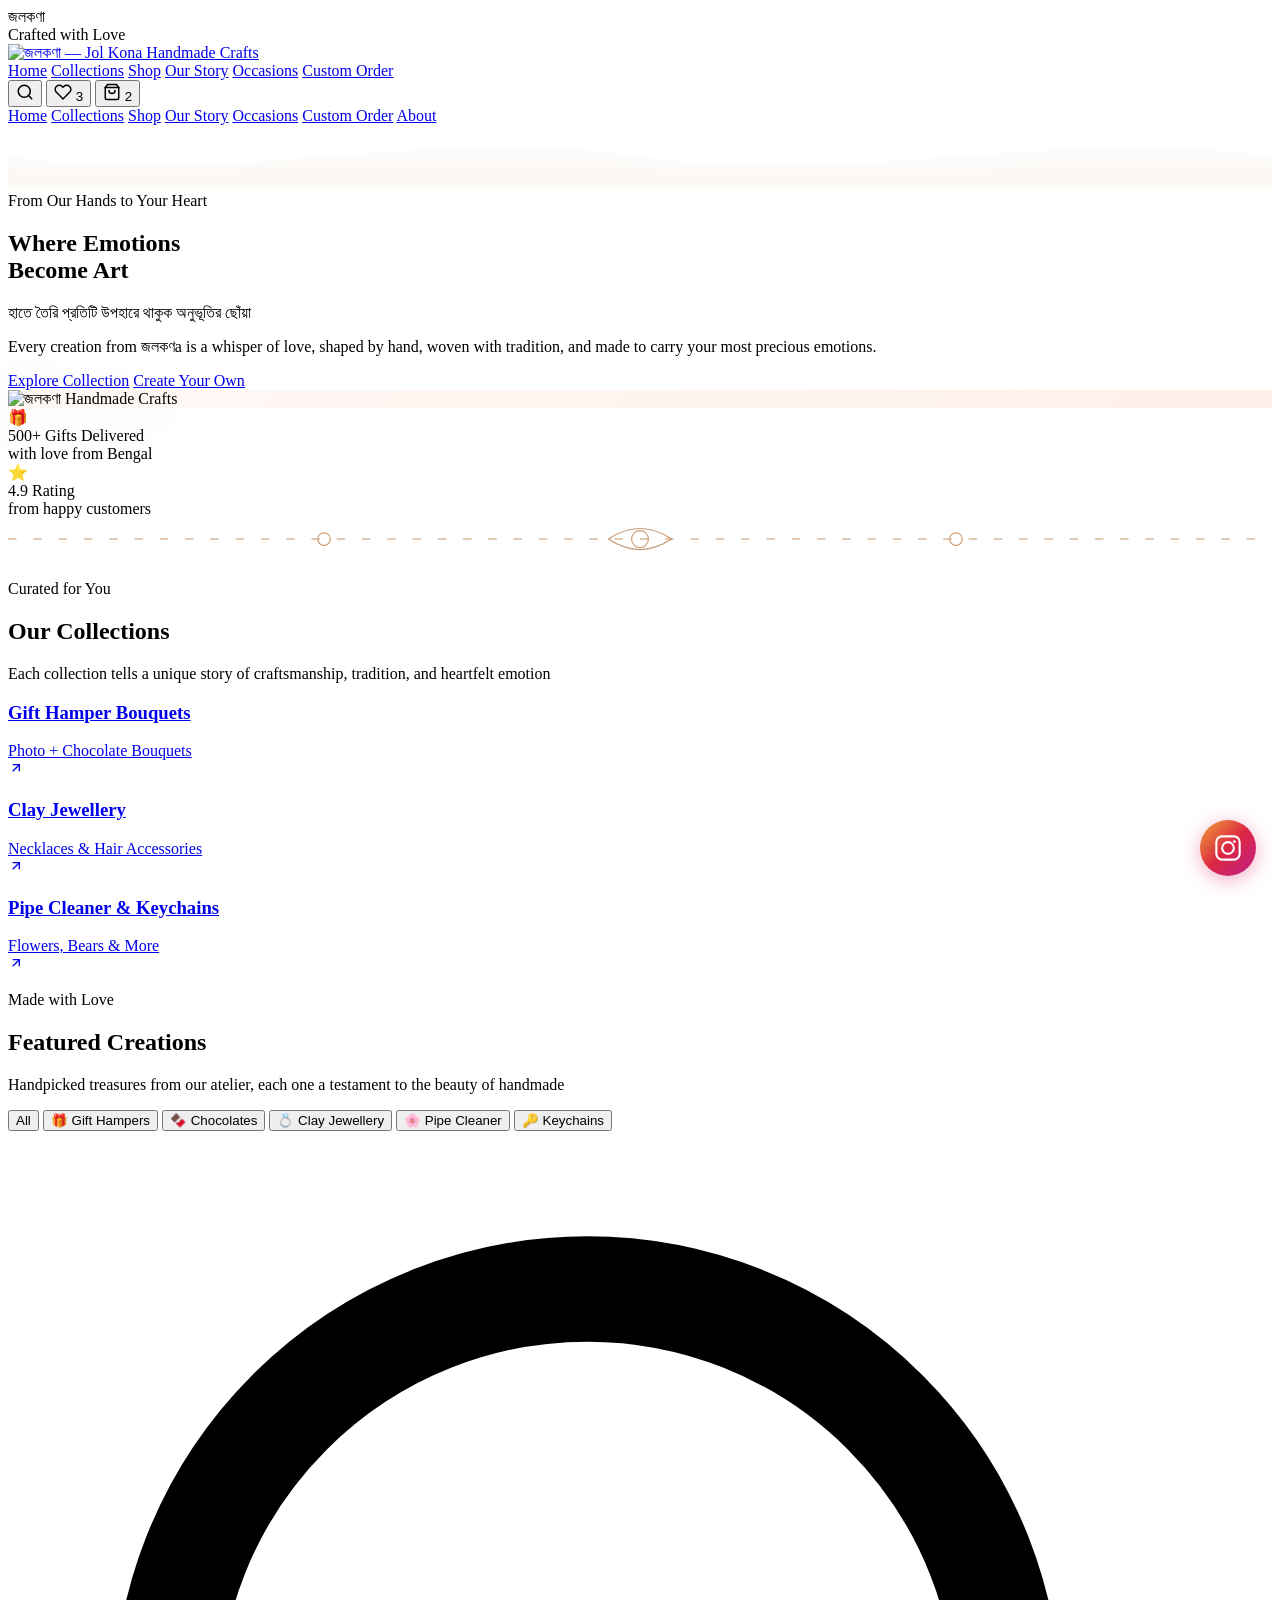
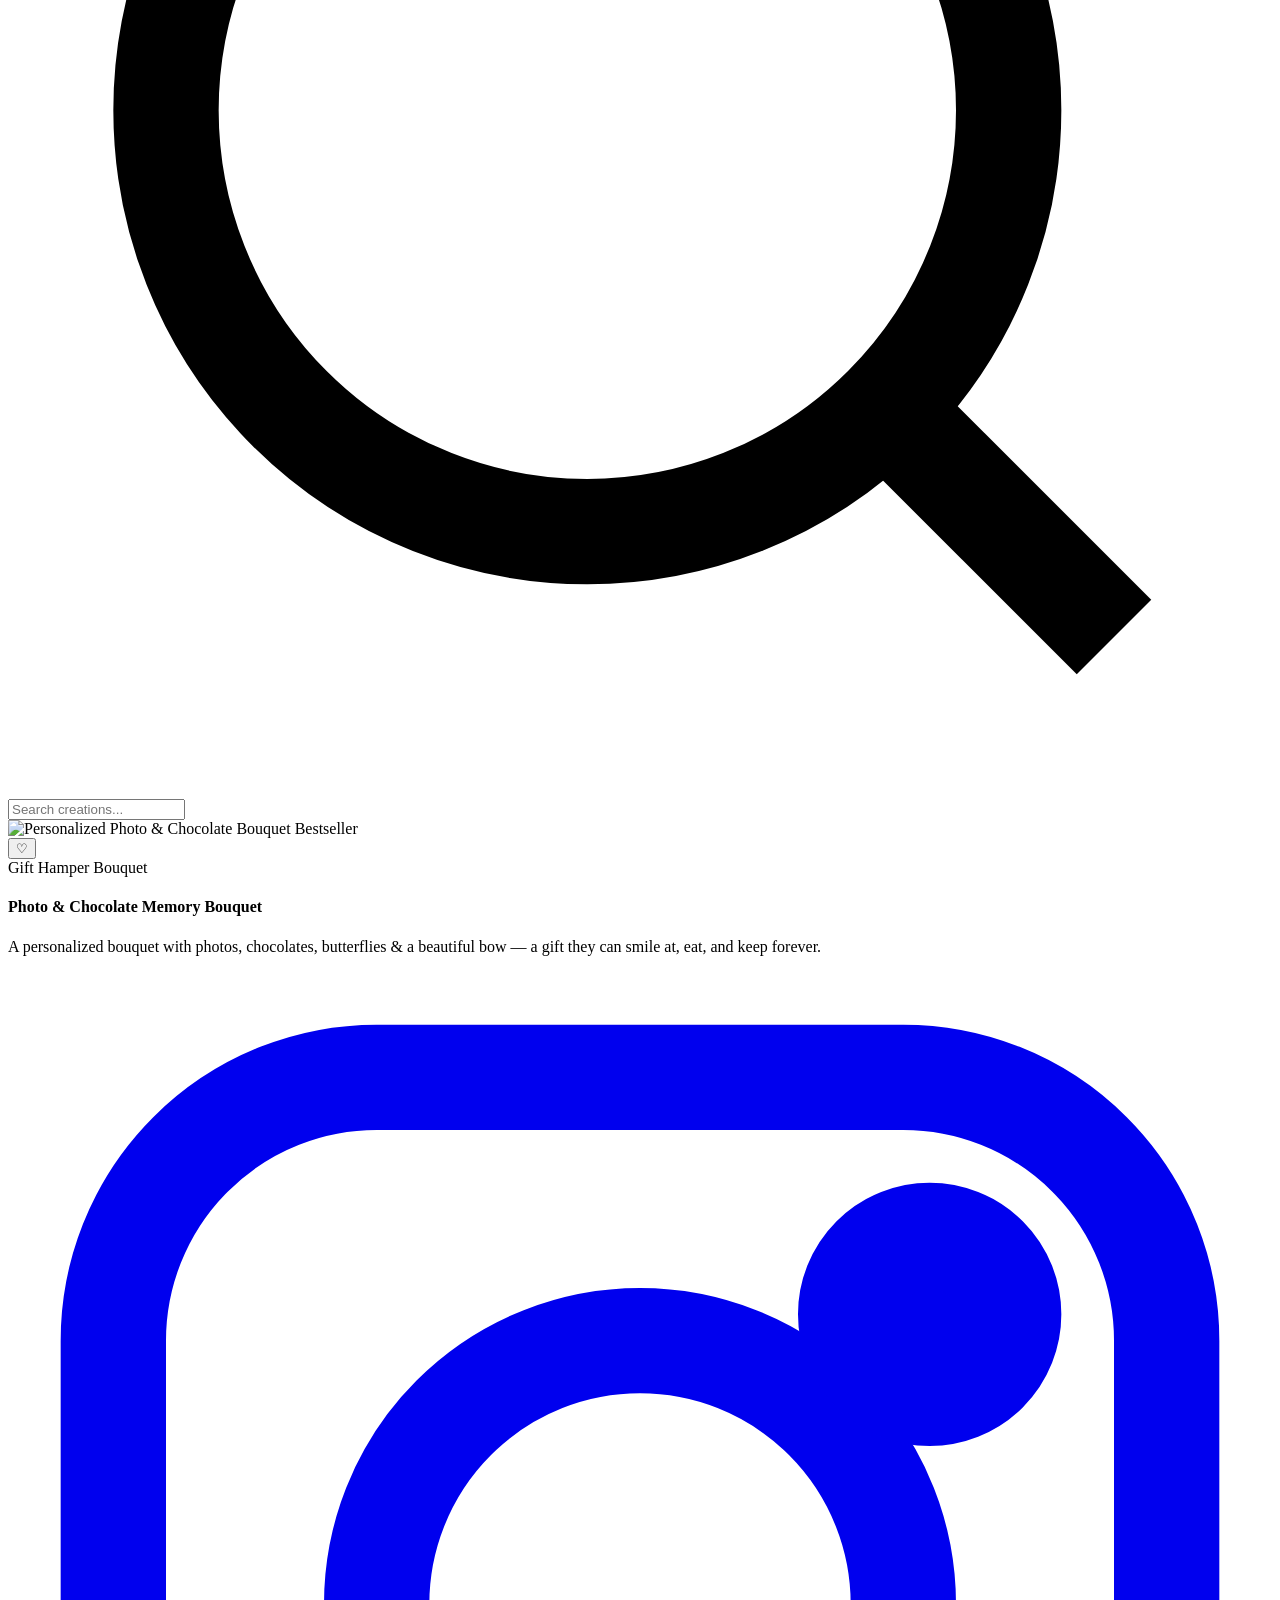
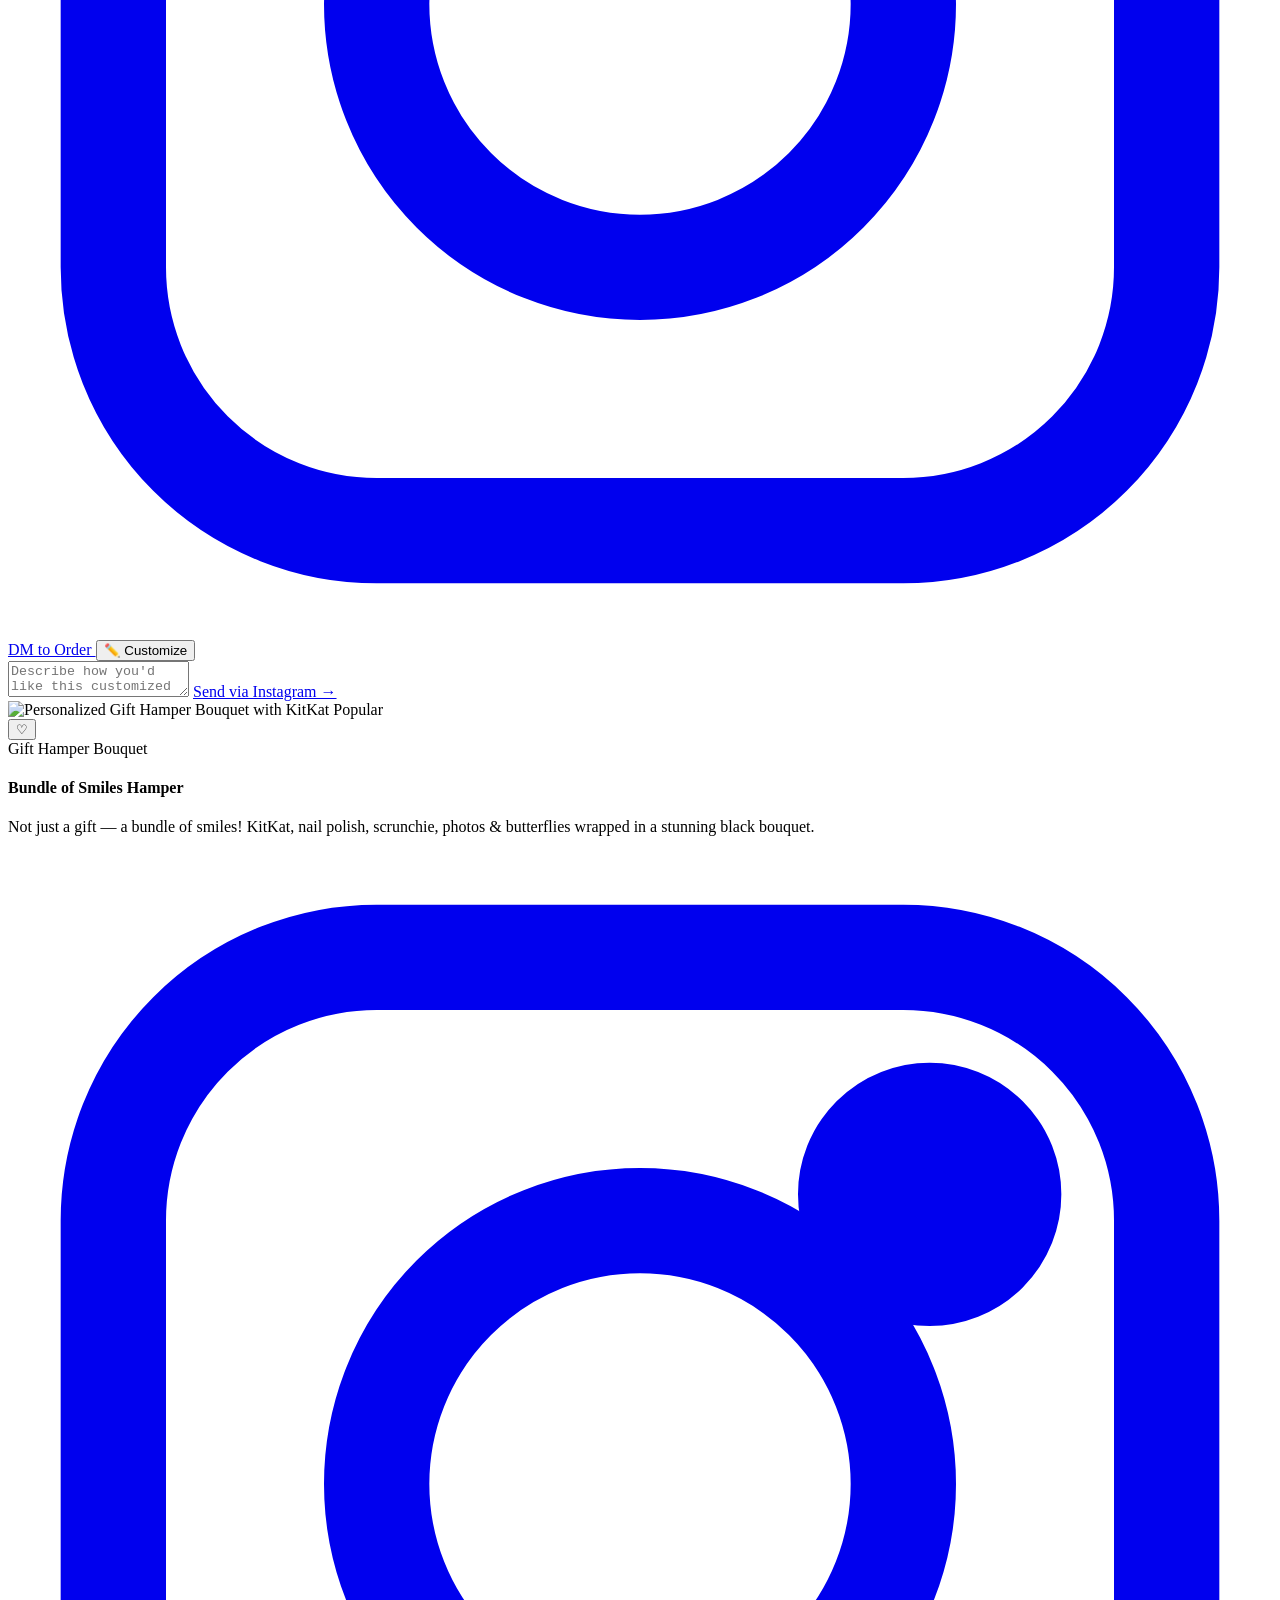
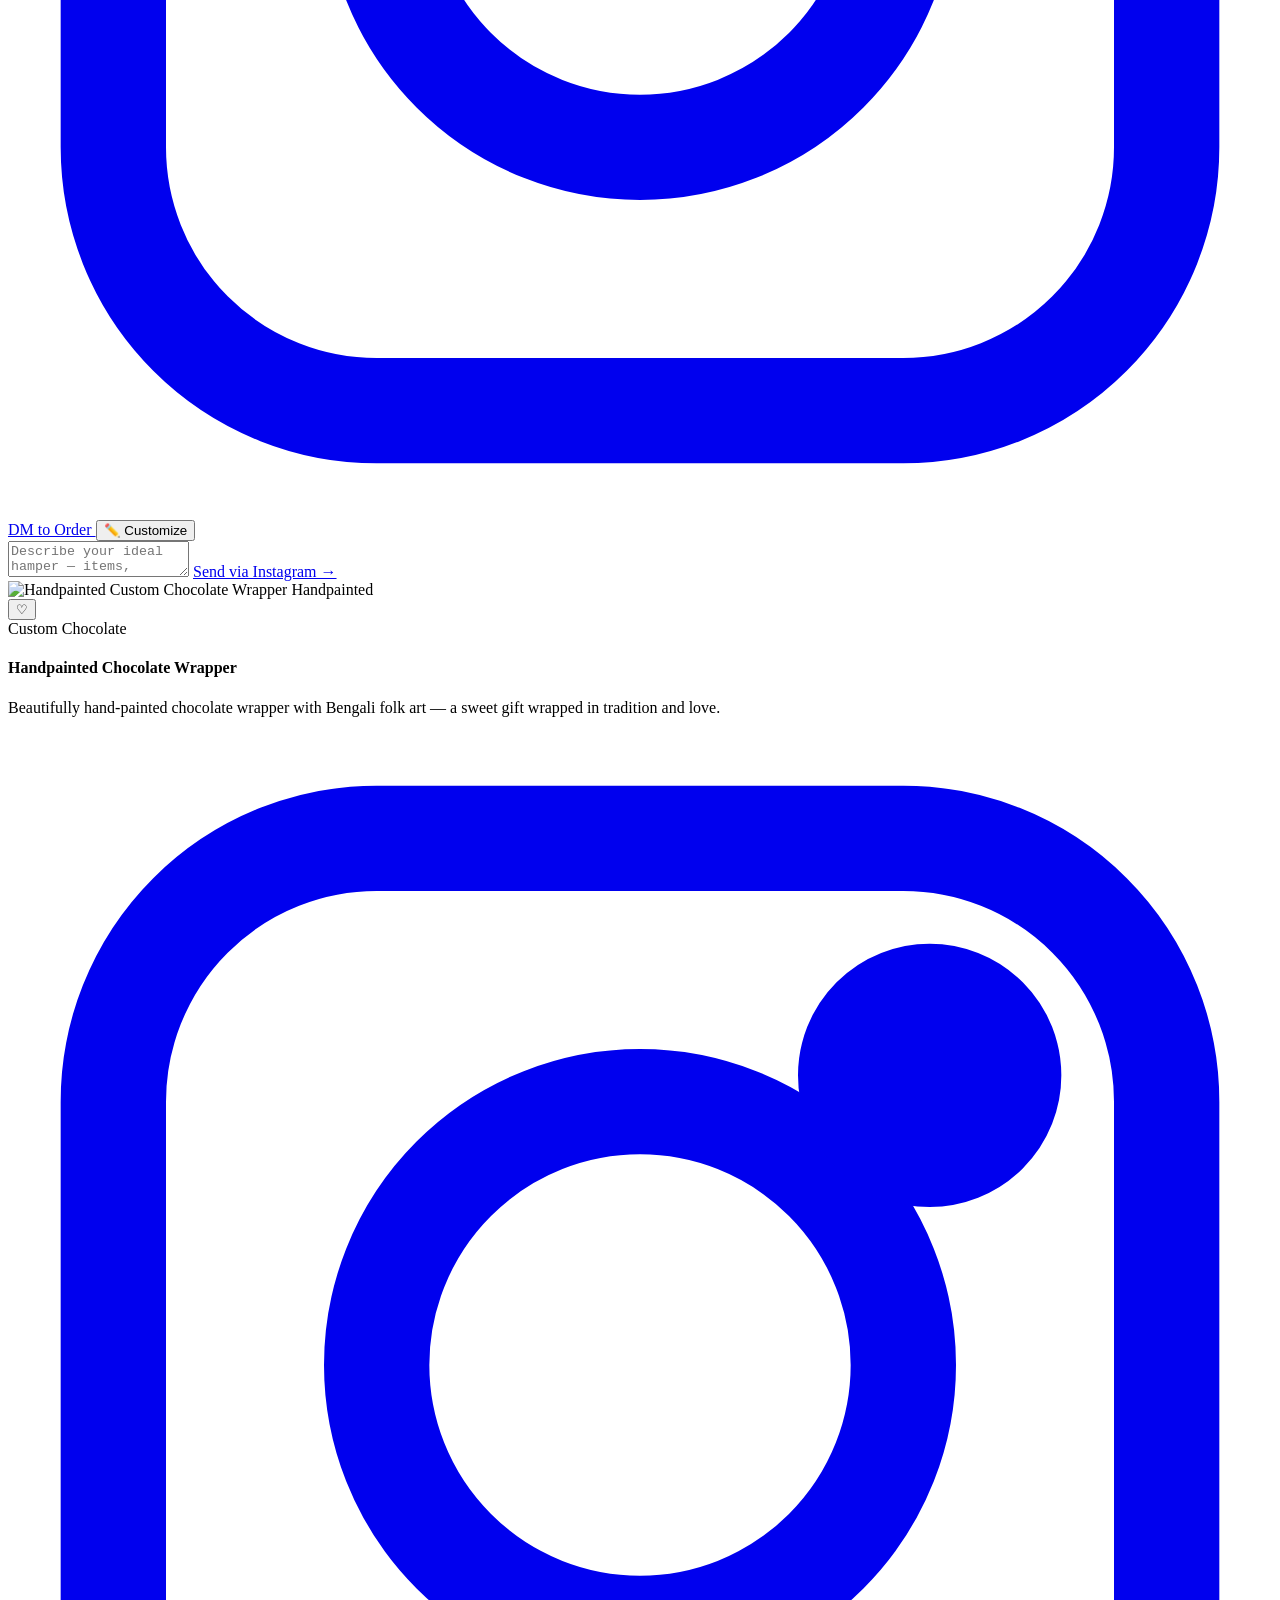
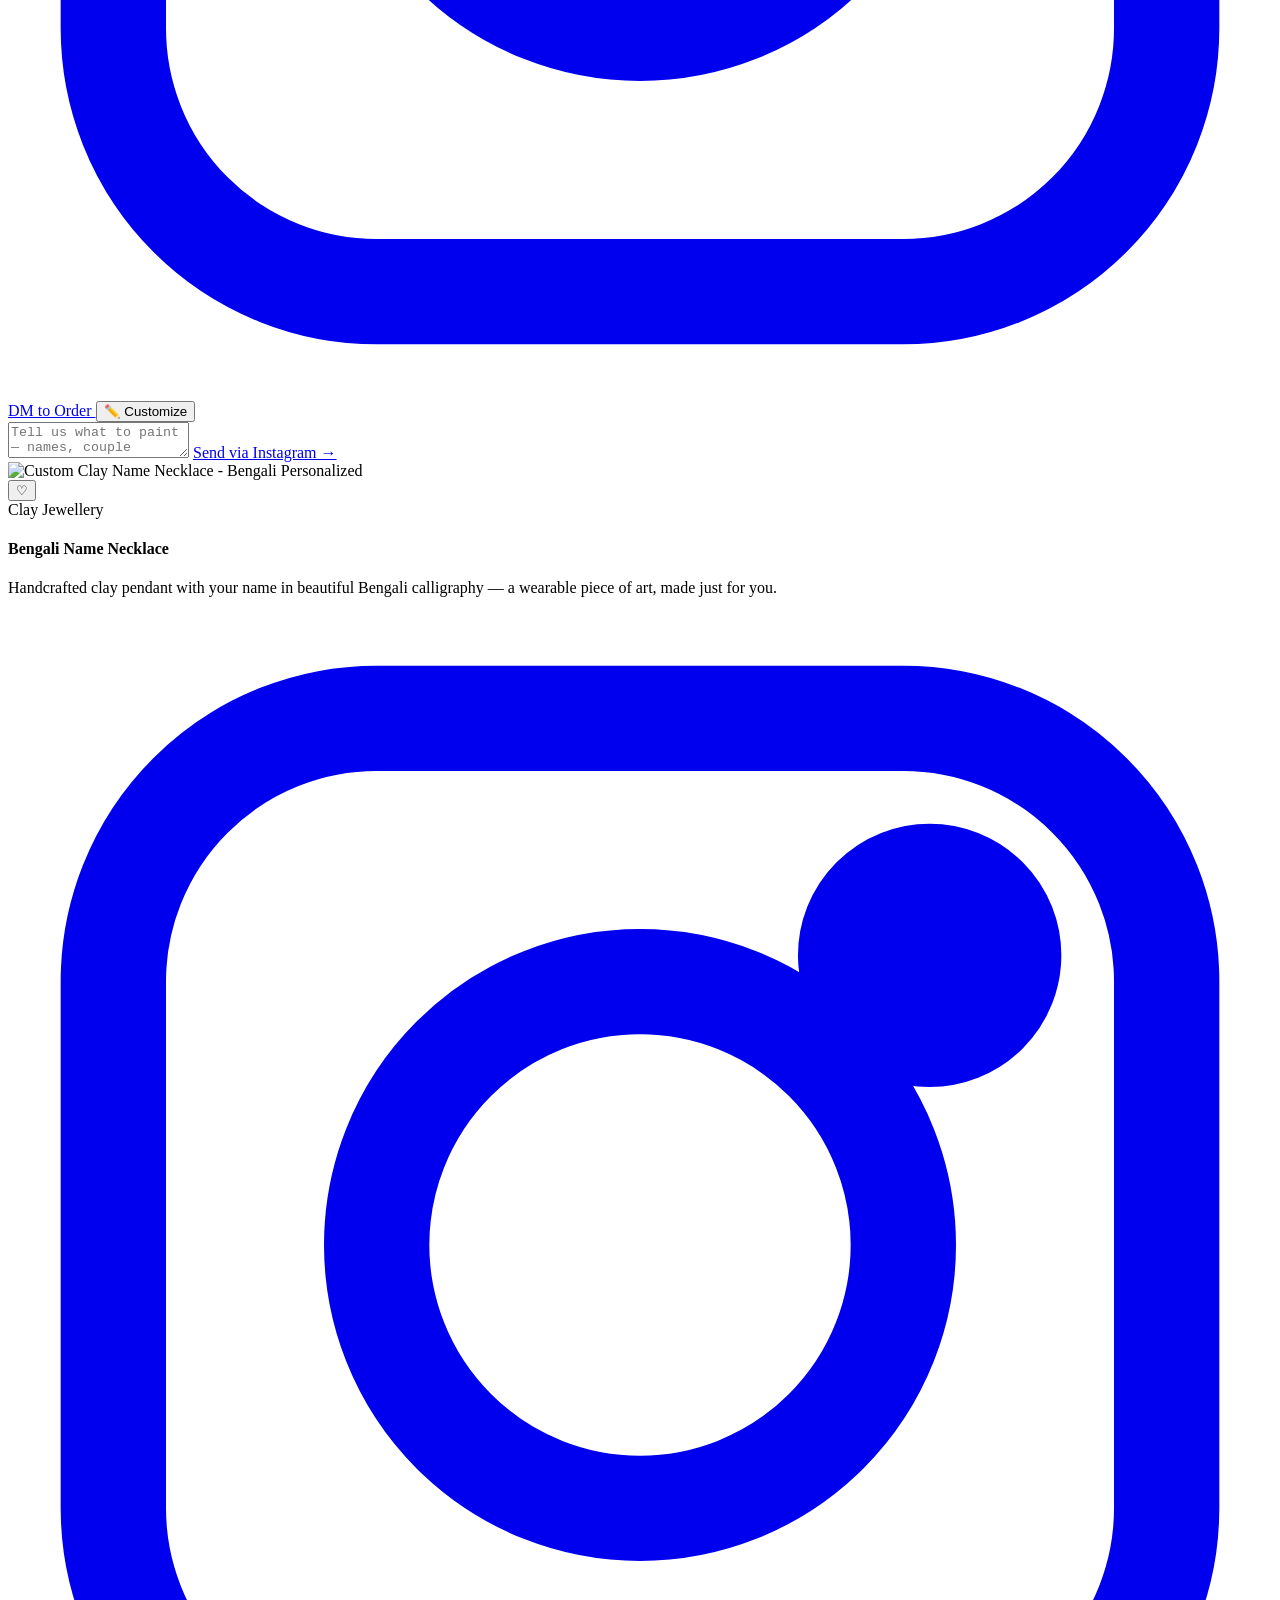
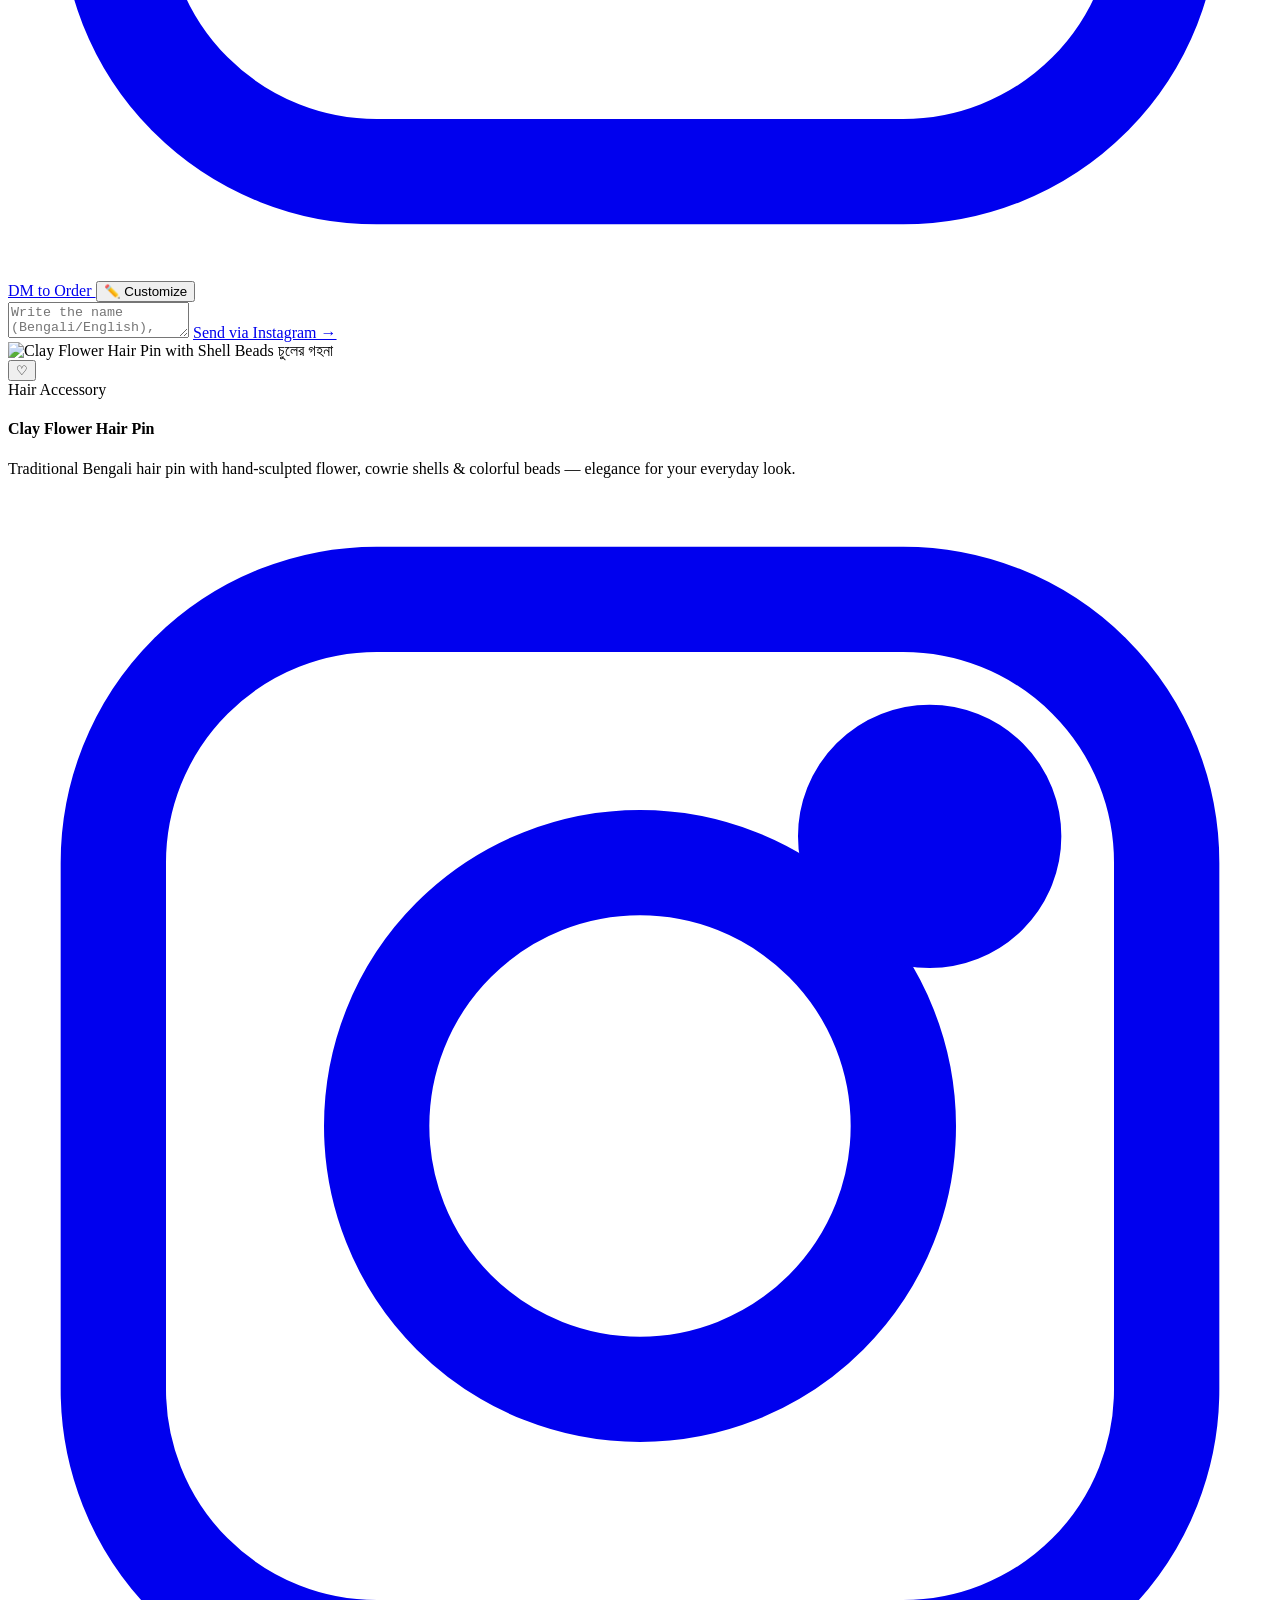
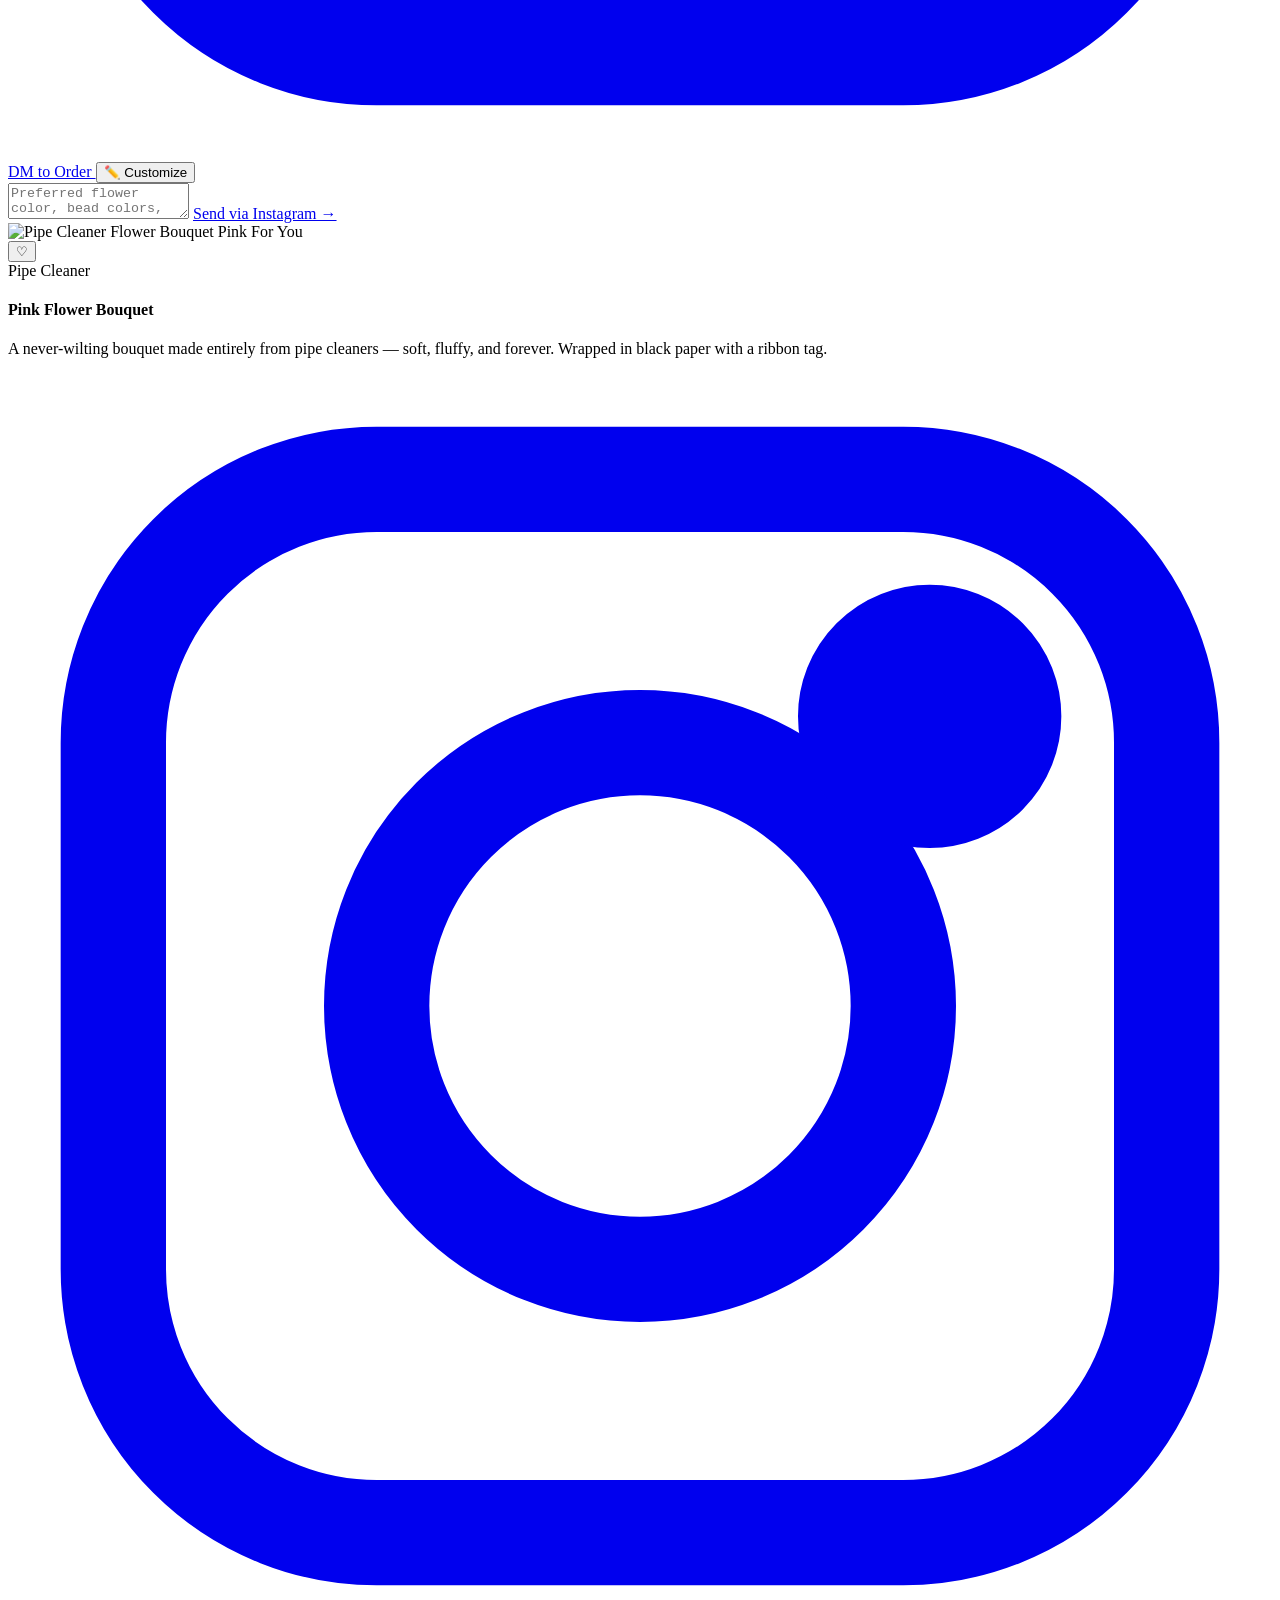
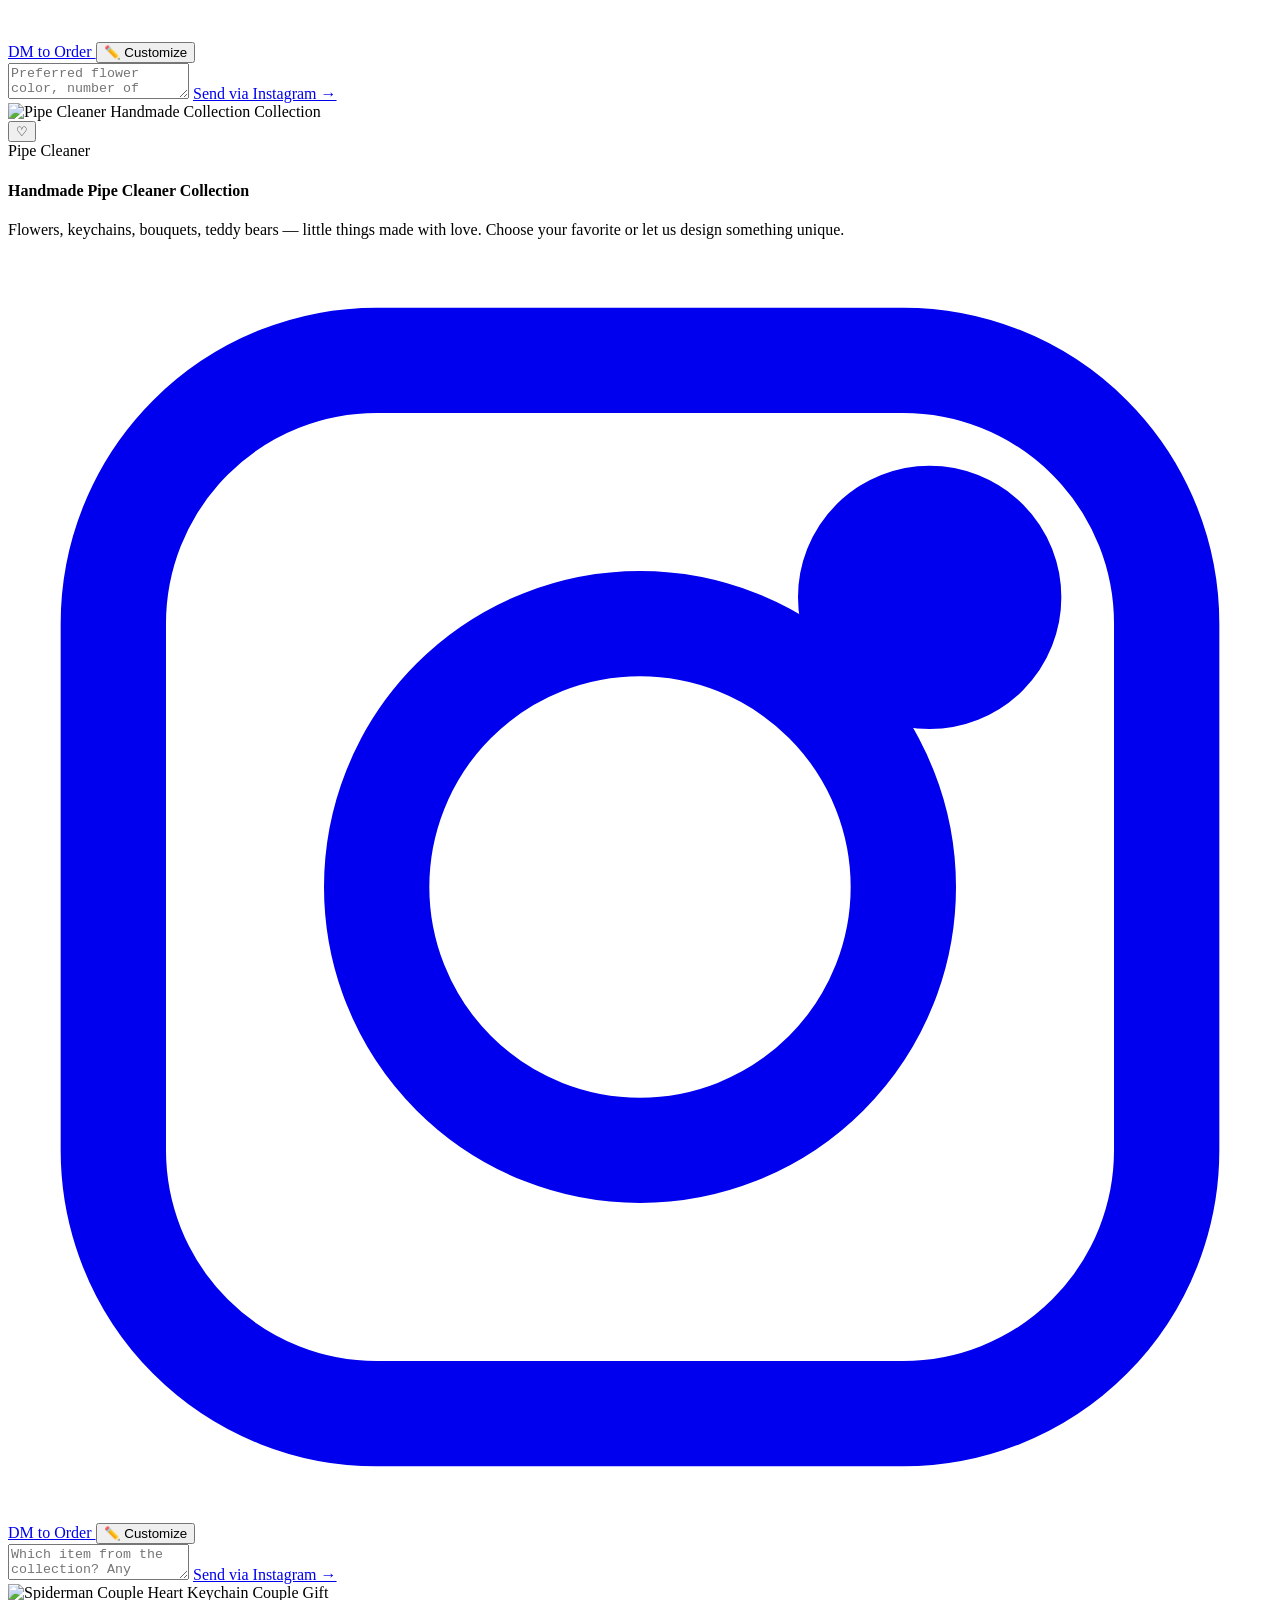
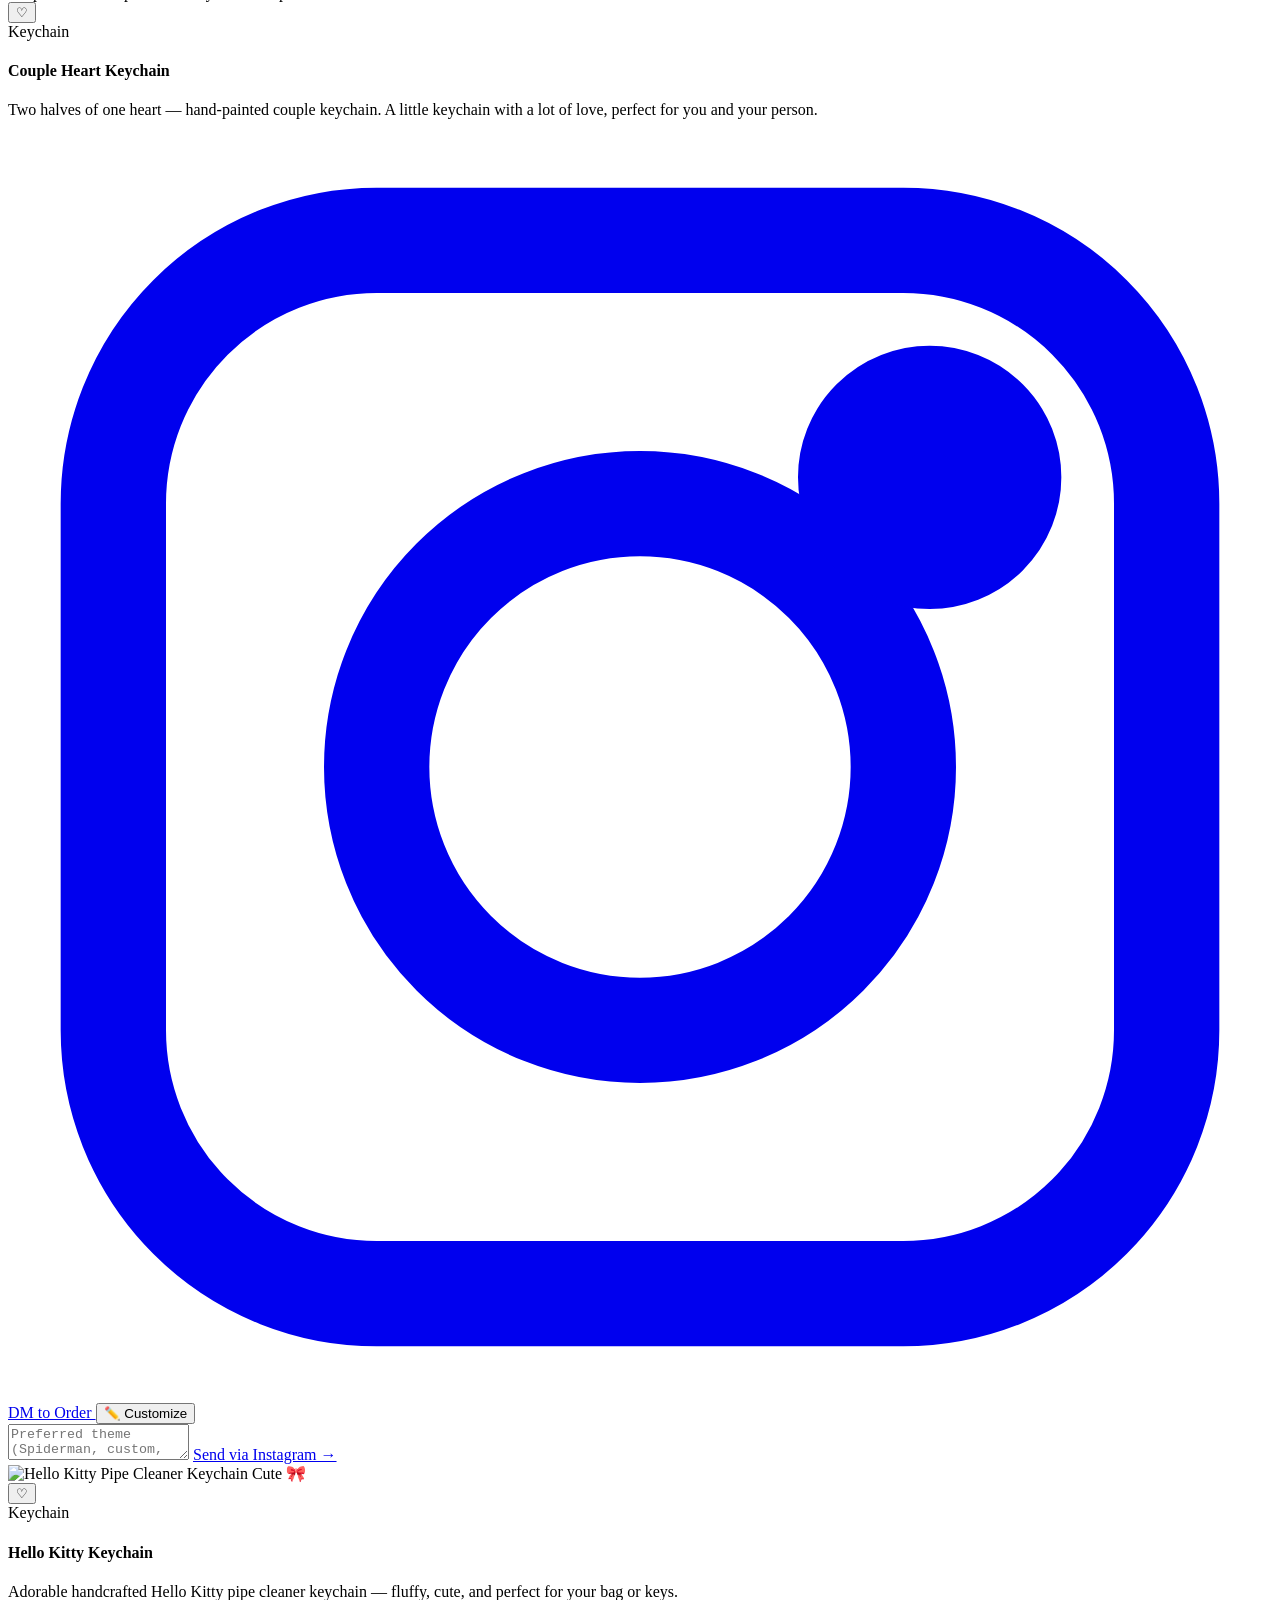
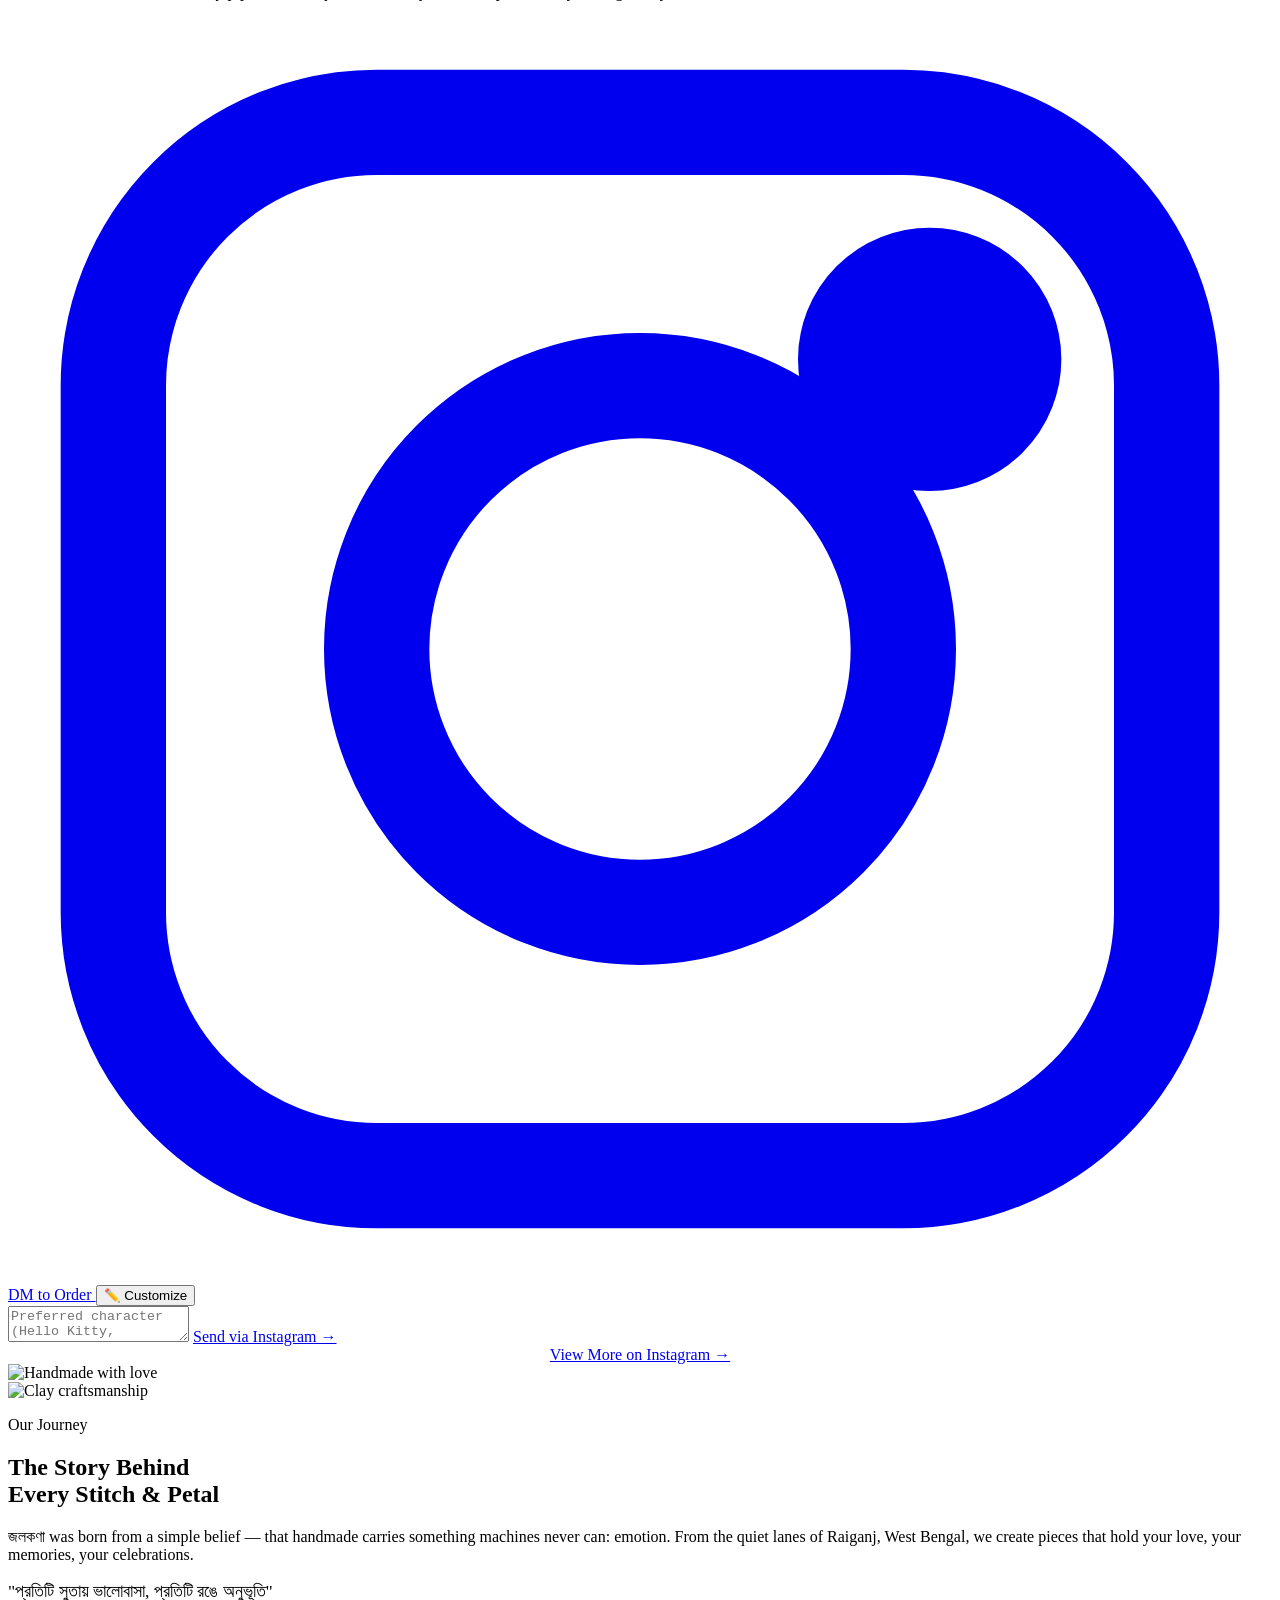
==== index.html @ ef6986f5 "Add files via upload" ====
<!DOCTYPE html>
<html lang="en">
<head>
  <meta charset="UTF-8">
  <meta name="viewport" content="width=device-width, initial-scale=1.0, maximum-scale=5.0, viewport-fit=cover">
  <meta name="apple-mobile-web-app-capable" content="yes">
  <meta name="apple-mobile-web-app-status-bar-style" content="default">
  <meta name="format-detection" content="telephone=no">
  <meta name="description" content="জলকণা (Jol Kona) — Handcrafted with love from Bengal. Premium handmade bouquets, jewellery, crochet, personalized gifts & more. Every product carries emotions.">
  <meta name="keywords" content="handmade, bengali craft, jol kona, jolkona, handmade bouquets, crochet, jewellery, personalized gifts, raiganj, west bengal">
  <meta name="author" content="জলকণা (Jol Kona)">
  <meta name="theme-color" content="#FFF9F6">
  
  <!-- Open Graph -->
  <meta property="og:title" content="জলকণা (Jol Kona) — Handcrafted with Love from Bengal">
  <meta property="og:description" content="Every handmade product carries emotions. Premium handmade bouquets, jewellery, crochet & personalized gifts.">
  <meta property="og:type" content="website">
  <meta property="og:locale" content="en_IN">
  
  <title>জলকণা (Jol Kona) — Handcrafted with Love from Bengal</title>
  
  <!-- Preconnect -->
  <link rel="preconnect" href="https://fonts.googleapis.com">
  <link rel="preconnect" href="https://fonts.gstatic.com" crossorigin>
  
  <!-- Fonts -->
  <link href="https://fonts.googleapis.com/css2?family=Cormorant+Garamond:ital,wght@0,300;0,400;0,500;0,600;1,300;1,400;1,500&family=Inter:wght@300;400;500;600;700&family=Noto+Serif+Bengali:wght@300;400;500;600;700&family=Playfair+Display:ital,wght@0,400;0,500;0,600;0,700;1,400;1,500&display=swap" rel="stylesheet">
  
  <!-- Stylesheet -->
  <link rel="stylesheet" href="css/style.css">
  
  <!-- Favicon -->
  <link rel="icon" type="image/svg+xml" href="favicon.svg">
  <link rel="icon" type="image/png" href="img/logo.png">
</head>
<body>

  <!-- ═══════ Loading Screen ═══════ -->
  <div class="loader" id="loader" role="status" aria-label="Loading">
    <div class="loader-content">
      <div class="loader-droplet"></div>
      <div class="loader-brand">জলকণা</div>
      <div class="loader-tagline">Crafted with Love</div>
    </div>
  </div>

  <!-- ═══════ Mouse Glow ═══════ -->
  <div class="mouse-glow" id="mouseGlow" aria-hidden="true"></div>

  <!-- ═══════ Floating Particles ═══════ -->
  <div class="particles-container" id="particles" aria-hidden="true"></div>

  <!-- ═══════ Navigation ═══════ -->
  <nav class="nav" id="navbar" role="navigation" aria-label="Main navigation">
    <div class="nav-inner">
      <a href="#" class="nav-brand" aria-label="Jol Kona Home">
        <img src="img/logo.png" alt="জলকণা — Jol Kona Handmade Crafts" class="nav-brand-logo" width="180" height="48">
      </a>
      
      <div class="nav-links" role="menubar">
        <a href="#home" class="nav-link" role="menuitem">Home</a>
        <a href="#collections" class="nav-link" role="menuitem">Collections</a>
        <a href="#shop" class="nav-link" role="menuitem">Shop</a>
        <a href="#story" class="nav-link" role="menuitem">Our Story</a>
        <a href="#occasions" class="nav-link" role="menuitem">Occasions</a>
        <a href="custom-order.html" class="nav-link" role="menuitem">Custom Order</a>
      </div>
      
      <div class="nav-actions">
        <button class="nav-action-btn" aria-label="Search" id="searchToggle">
          <svg width="18" height="18" viewBox="0 0 24 24" fill="none" stroke="currentColor" stroke-width="2" stroke-linecap="round"><circle cx="11" cy="11" r="8"/><line x1="21" y1="21" x2="16.65" y2="16.65"/></svg>
        </button>
        <button class="nav-action-btn" aria-label="Wishlist">
          <svg width="18" height="18" viewBox="0 0 24 24" fill="none" stroke="currentColor" stroke-width="2" stroke-linecap="round"><path d="M20.84 4.61a5.5 5.5 0 0 0-7.78 0L12 5.67l-1.06-1.06a5.5 5.5 0 0 0-7.78 7.78l1.06 1.06L12 21.23l7.78-7.78 1.06-1.06a5.5 5.5 0 0 0 0-7.78z"/></svg>
          <span class="badge">3</span>
        </button>
        <button class="nav-action-btn" aria-label="Cart">
          <svg width="18" height="18" viewBox="0 0 24 24" fill="none" stroke="currentColor" stroke-width="2" stroke-linecap="round"><path d="M6 2L3 6v14a2 2 0 0 0 2 2h14a2 2 0 0 0 2-2V6l-3-4z"/><line x1="3" y1="6" x2="21" y2="6"/><path d="M16 10a4 4 0 0 1-8 0"/></svg>
          <span class="badge">2</span>
        </button>
        <div class="nav-mobile-toggle" id="mobileToggle" aria-label="Toggle menu" role="button" tabindex="0">
          <span></span>
          <span></span>
          <span></span>
        </div>
      </div>
    </div>
  </nav>

  <!-- ═══════ Mobile Navigation ═══════ -->
  <div class="mobile-nav" id="mobileNav" role="dialog" aria-label="Mobile navigation">
    <a href="#home" class="mobile-nav-link">Home</a>
    <a href="#collections" class="mobile-nav-link">Collections</a>
    <a href="#shop" class="mobile-nav-link">Shop</a>
    <a href="#story" class="mobile-nav-link">Our Story</a>
    <a href="#occasions" class="mobile-nav-link">Occasions</a>
    <a href="custom-order.html" class="mobile-nav-link">Custom Order</a>
    <a href="about.html" class="mobile-nav-link">About</a>
  </div>

  <!-- ═══════ Hero Section ═══════ -->
  <section class="hero" id="home">
    <div class="hero-bg">
      <div class="hero-bg-pattern"></div>
      <div class="hero-gradient"></div>
      <div class="hero-water-ripple">
        <svg viewBox="0 0 2400 120" preserveAspectRatio="none" style="height:100%">
          <path d="M0,60 C400,120 800,0 1200,60 C1600,120 2000,0 2400,60 L2400,120 L0,120 Z" fill="rgba(200,149,108,0.04)"/>
          <path d="M0,80 C300,120 600,40 1200,80 C1800,120 2100,40 2400,80 L2400,120 L0,120 Z" fill="rgba(200,149,108,0.03)"/>
        </svg>
      </div>
    </div>
    
    <div class="container">
      <div class="hero-content">
        <div class="hero-text">
          <div class="hero-overline reveal">From Our Hands to Your Heart</div>
          <h1 class="hero-title reveal">
            Where <span class="highlight">Emotions</span><br>
            Become Art
          </h1>
          <p class="hero-bengali-title reveal bengali-text">
            হাতে তৈরি প্রতিটি উপহারে থাকুক অনুভূতির ছোঁয়া
          </p>
          <p class="hero-description reveal">
            Every creation from জলকণa is a whisper of love, shaped by hand, 
            woven with tradition, and made to carry your most precious emotions.
          </p>
          <div class="hero-cta-group reveal">
            <a href="#shop" class="btn btn-primary">Explore Collection</a>
            <a href="custom-order.html" class="btn btn-secondary">Create Your Own</a>
          </div>
        </div>
        
        <div class="hero-visual reveal-right">
          <div class="hero-image-wrapper" style="background: linear-gradient(135deg, #FFF9F6, #FEF0E8); display: flex; align-items: center; justify-content: center; padding: var(--space-xl);">
            <img src="img/logo.png" alt="জলকণা Handmade Crafts" style="width: 100%; height: auto; max-height: 400px; object-fit: contain; filter: drop-shadow(0 8px 32px rgba(45,41,38,0.12));">
          </div>
          <div class="hero-floating-card card-1">
            <div class="floating-card-icon">🎁</div>
            <div class="floating-card-text">500+ Gifts Delivered</div>
            <div class="floating-card-sub">with love from Bengal</div>
          </div>
          <div class="hero-floating-card card-2">
            <div class="floating-card-icon">⭐</div>
            <div class="floating-card-text">4.9 Rating</div>
            <div class="floating-card-sub">from happy customers</div>
          </div>
        </div>
      </div>
    </div>
  </section>

  <!-- ═══════ Kantha Divider ═══════ -->
  <div class="kantha-divider" aria-hidden="true">
    <svg viewBox="0 0 600 20" fill="none" xmlns="http://www.w3.org/2000/svg">
      <line x1="0" y1="10" x2="600" y2="10" stroke="#C8956C" stroke-width="0.5" stroke-dasharray="4 8"/>
      <circle cx="150" cy="10" r="3" fill="none" stroke="#C8956C" stroke-width="0.5"/>
      <circle cx="300" cy="10" r="4" fill="none" stroke="#C8956C" stroke-width="0.5"/>
      <circle cx="450" cy="10" r="3" fill="none" stroke="#C8956C" stroke-width="0.5"/>
      <path d="M285,10 Q300,0 315,10 Q300,20 285,10" fill="none" stroke="#C8956C" stroke-width="0.5"/>
    </svg>
  </div>

  <!-- ═══════ Collections Section ═══════ -->
  <section class="section-padding" id="collections">
    <div class="container">
      <div class="section-header reveal">
        <p class="section-overline">Curated for You</p>
        <h2 class="section-title">Our Collections</h2>
        <p class="section-subtitle">Each collection tells a unique story of craftsmanship, tradition, and heartfelt emotion</p>
      </div>
      
      <div class="collections-grid">
        <a href="#shop" class="collection-card reveal" style="transition-delay: 0.1s" onclick="filterProducts('gift-hampers')">
          <div class="collection-card-bg" style="background: url('img/products/gift-hamper-bouquet-1.webp') center/cover no-repeat;"></div>
          <div class="collection-card-overlay"></div>
          <div class="collection-card-content">
            <h3 class="collection-card-title">Gift Hamper Bouquets</h3>
            <span class="collection-card-count">Photo + Chocolate Bouquets</span>
          </div>
          <div class="collection-card-arrow">
            <svg width="16" height="16" viewBox="0 0 24 24" fill="none" stroke="currentColor" stroke-width="2"><line x1="7" y1="17" x2="17" y2="7"/><polyline points="7 7 17 7 17 17"/></svg>
          </div>
        </a>
        
        <a href="#shop" class="collection-card reveal" style="transition-delay: 0.2s" onclick="filterProducts('clay-jewellery')">
          <div class="collection-card-bg" style="background: url('img/products/clay-name-necklace.webp') center/cover no-repeat;"></div>
          <div class="collection-card-overlay"></div>
          <div class="collection-card-content">
            <h3 class="collection-card-title">Clay Jewellery</h3>
            <span class="collection-card-count">Necklaces & Hair Accessories</span>
          </div>
          <div class="collection-card-arrow">
            <svg width="16" height="16" viewBox="0 0 24 24" fill="none" stroke="currentColor" stroke-width="2"><line x1="7" y1="17" x2="17" y2="7"/><polyline points="7 7 17 7 17 17"/></svg>
          </div>
        </a>
        
        <a href="#shop" class="collection-card reveal" style="transition-delay: 0.3s" onclick="filterProducts('pipe-cleaner')">
          <div class="collection-card-bg" style="background: url('img/products/pipe-cleaner-collection.webp') center/cover no-repeat;"></div>
          <div class="collection-card-overlay"></div>
          <div class="collection-card-content">
            <h3 class="collection-card-title">Pipe Cleaner & Keychains</h3>
            <span class="collection-card-count">Flowers, Bears & More</span>
          </div>
          <div class="collection-card-arrow">
            <svg width="16" height="16" viewBox="0 0 24 24" fill="none" stroke="currentColor" stroke-width="2"><line x1="7" y1="17" x2="17" y2="7"/><polyline points="7 7 17 7 17 17"/></svg>
          </div>
        </a>
      </div>
    </div>
  </section>

  <!-- ═══════ Featured Products ═══════ -->
  <section class="section-padding" id="shop" style="background: var(--warm-beige);">
    <div class="container">
      <div class="section-header reveal">
        <p class="section-overline">Made with Love</p>
        <h2 class="section-title">Featured Creations</h2>
        <p class="section-subtitle">Handpicked treasures from our atelier, each one a testament to the beauty of handmade</p>
      </div>
      
      <!-- Shop Filters -->
      <div class="shop-filters reveal">
        <div class="filter-categories">
          <button class="filter-btn active" data-filter="all">All </button>
          <button class="filter-btn" data-filter="gift-hampers">🎁 Gift Hampers</button>
          <button class="filter-btn" data-filter="custom-chocolates">🍫 Chocolates</button>
          <button class="filter-btn" data-filter="clay-jewellery">💍 Clay Jewellery</button>
          <button class="filter-btn" data-filter="pipe-cleaner">🌸 Pipe Cleaner</button>
          <button class="filter-btn" data-filter="keychains">🔑 Keychains</button>
        </div>
        <div class="filter-search">
          <svg viewBox="0 0 24 24" fill="none" stroke="currentColor" stroke-width="2"><circle cx="11" cy="11" r="8"/><line x1="21" y1="21" x2="16.65" y2="16.65"/></svg>
          <input type="text" placeholder="Search creations..." aria-label="Search products">
        </div>
      </div>
      
      <!-- Products Grid -->
      <div class="products-grid" id="productsGrid">
        
        <!-- ═══════ GIFT HAMPER BOUQUETS ═══════ -->
        <div class="product-card reveal" data-category="gift-hampers" style="transition-delay: 0.05s">
          <div class="product-card-image">
            <img src="img/products/gift-hamper-bouquet-1.webp" alt="Personalized Photo & Chocolate Bouquet" loading="lazy">
            <span class="product-card-badge">Bestseller</span>
            <div class="product-card-actions">
              <button class="product-action-btn wishlist-btn" aria-label="Add to wishlist">♡</button>
            </div>
          </div>
          <div class="product-card-info">
            <span class="product-card-category">Gift Hamper Bouquet</span>
            <h4 class="product-card-name">Photo & Chocolate Memory Bouquet</h4>
            <p class="product-card-desc">A personalized bouquet with photos, chocolates, butterflies & a beautiful bow — a gift they can smile at, eat, and keep forever.</p>
            <div class="product-card-buttons">
              <a href="https://www.instagram.com/direct/new/?recipient=jol_kona_&text=Hi! I'm interested in the Photo %26 Chocolate Memory Bouquet 💐" target="_blank" rel="noopener" class="dm-order-btn">
                <svg viewBox="0 0 24 24" fill="none" stroke="currentColor" stroke-width="2"><rect x="2" y="2" width="20" height="20" rx="5"/><circle cx="12" cy="12" r="5"/><circle cx="17.5" cy="6.5" r="1.5" fill="currentColor"/></svg>
                DM to Order
              </a>
              <button class="product-customize-toggle" onclick="this.closest('.product-card').classList.toggle('customize-open')">✏️ Customize</button>
            </div>
            <div class="product-customize-form">
              <textarea class="customize-textarea" placeholder="Describe how you'd like this customized — colors, photos, chocolates, message..."></textarea>
              <a href="#" class="customize-send" onclick="sendCustomize(this, 'Photo & Chocolate Memory Bouquet')">Send via Instagram →</a>
            </div>
          </div>
        </div>
        
        <div class="product-card reveal" data-category="gift-hampers" style="transition-delay: 0.1s">
          <div class="product-card-image">
            <img src="img/products/gift-hamper-bouquet-2.webp" alt="Personalized Gift Hamper Bouquet with KitKat" loading="lazy">
            <span class="product-card-badge">Popular</span>
            <div class="product-card-actions">
              <button class="product-action-btn wishlist-btn" aria-label="Add to wishlist">♡</button>
            </div>
          </div>
          <div class="product-card-info">
            <span class="product-card-category">Gift Hamper Bouquet</span>
            <h4 class="product-card-name">Bundle of Smiles Hamper</h4>
            <p class="product-card-desc">Not just a gift — a bundle of smiles! KitKat, nail polish, scrunchie, photos & butterflies wrapped in a stunning black bouquet.</p>
            <div class="product-card-buttons">
              <a href="https://www.instagram.com/direct/new/?recipient=jol_kona_&text=Hi! I'm interested in the Bundle of Smiles Hamper 🎁" target="_blank" rel="noopener" class="dm-order-btn">
                <svg viewBox="0 0 24 24" fill="none" stroke="currentColor" stroke-width="2"><rect x="2" y="2" width="20" height="20" rx="5"/><circle cx="12" cy="12" r="5"/><circle cx="17.5" cy="6.5" r="1.5" fill="currentColor"/></svg>
                DM to Order
              </a>
              <button class="product-customize-toggle" onclick="this.closest('.product-card').classList.toggle('customize-open')">✏️ Customize</button>
            </div>
            <div class="product-customize-form">
              <textarea class="customize-textarea" placeholder="Describe your ideal hamper — items, colors, photos, message..."></textarea>
              <a href="#" class="customize-send" onclick="sendCustomize(this, 'Bundle of Smiles Hamper')">Send via Instagram →</a>
            </div>
          </div>
        </div>
        
        <!-- ══════ CUSTOM CHOCOLATES ═══════ -->
        <div class="product-card reveal" data-category="custom-chocolates" style="transition-delay: 0.05s">
          <div class="product-card-image">
            <img src="img/products/custom-chocolate-wrapper.webp" alt="Handpainted Custom Chocolate Wrapper" loading="lazy">
            <span class="product-card-badge">Handpainted</span>
            <div class="product-card-actions">
              <button class="product-action-btn wishlist-btn" aria-label="Add to wishlist">♡</button>
            </div>
          </div>
          <div class="product-card-info">
            <span class="product-card-category">Custom Chocolate</span>
            <h4 class="product-card-name">Handpainted Chocolate Wrapper</h4>
            <p class="product-card-desc">Beautifully hand-painted chocolate wrapper with Bengali folk art — a sweet gift wrapped in tradition and love.</p>
            <div class="product-card-buttons">
              <a href="https://www.instagram.com/direct/new/?recipient=jol_kona_&text=Hi! I'd like to order a Handpainted Chocolate Wrapper 🍫" target="_blank" rel="noopener" class="dm-order-btn">
                <svg viewBox="0 0 24 24" fill="none" stroke="currentColor" stroke-width="2"><rect x="2" y="2" width="20" height="20" rx="5"/><circle cx="12" cy="12" r="5"/><circle cx="17.5" cy="6.5" r="1.5" fill="currentColor"/></svg>
                DM to Order
              </a>
              <button class="product-customize-toggle" onclick="this.closest('.product-card').classList.toggle('customize-open')">✏️ Customize</button>
            </div>
            <div class="product-customize-form">
              <textarea class="customize-textarea" placeholder="Tell us what to paint — names, couple portrait, occasion, colors..."></textarea>
              <a href="#" class="customize-send" onclick="sendCustomize(this, 'Handpainted Chocolate Wrapper')">Send via Instagram →</a>
            </div>
          </div>
        </div>
        
        <!-- ═══════ CLAY JEWELLERY ═══════ -->
        <div class="product-card reveal" data-category="clay-jewellery" style="transition-delay: 0.05s">
          <div class="product-card-image">
            <img src="img/products/clay-name-necklace.webp" alt="Custom Clay Name Necklace - Bengali" loading="lazy">
            <span class="product-card-badge">Personalized</span>
            <div class="product-card-actions">
              <button class="product-action-btn wishlist-btn" aria-label="Add to wishlist">♡</button>
            </div>
          </div>
          <div class="product-card-info">
            <span class="product-card-category">Clay Jewellery</span>
            <h4 class="product-card-name">Bengali Name Necklace</h4>
            <p class="product-card-desc">Handcrafted clay pendant with your name in beautiful Bengali calligraphy — a wearable piece of art, made just for you.</p>
            <div class="product-card-buttons">
              <a href="https://www.instagram.com/direct/new/?recipient=jol_kona_&text=Hi! I'd like to order a Bengali Name Necklace 💍" target="_blank" rel="noopener" class="dm-order-btn">
                <svg viewBox="0 0 24 24" fill="none" stroke="currentColor" stroke-width="2"><rect x="2" y="2" width="20" height="20" rx="5"/><circle cx="12" cy="12" r="5"/><circle cx="17.5" cy="6.5" r="1.5" fill="currentColor"/></svg>
                DM to Order
              </a>
              <button class="product-customize-toggle" onclick="this.closest('.product-card').classList.toggle('customize-open')">✏️ Customize</button>
            </div>
            <div class="product-customize-form">
              <textarea class="customize-textarea" placeholder="Write the name (Bengali/English), preferred colors, chain length..."></textarea>
              <a href="#" class="customize-send" onclick="sendCustomize(this, 'Bengali Name Necklace')">Send via Instagram →</a>
            </div>
          </div>
        </div>
        
        <div class="product-card reveal" data-category="clay-jewellery" style="transition-delay: 0.1s">
          <div class="product-card-image">
            <img src="img/products/clay-hair-pin.webp" alt="Clay Flower Hair Pin with Shell Beads" loading="lazy">
            <span class="product-card-badge">চুলের গহনা</span>
            <div class="product-card-actions">
              <button class="product-action-btn wishlist-btn" aria-label="Add to wishlist">♡</button>
            </div>
          </div>
          <div class="product-card-info">
            <span class="product-card-category">Hair Accessory</span>
            <h4 class="product-card-name">Clay Flower Hair Pin</h4>
            <p class="product-card-desc">Traditional Bengali hair pin with hand-sculpted flower, cowrie shells & colorful beads — elegance for your everyday look.</p>
            <div class="product-card-buttons">
              <a href="https://www.instagram.com/direct/new/?recipient=jol_kona_&text=Hi! I'd like to order a Clay Flower Hair Pin 💗" target="_blank" rel="noopener" class="dm-order-btn">
                <svg viewBox="0 0 24 24" fill="none" stroke="currentColor" stroke-width="2"><rect x="2" y="2" width="20" height="20" rx="5"/><circle cx="12" cy="12" r="5"/><circle cx="17.5" cy="6.5" r="1.5" fill="currentColor"/></svg>
                DM to Order
              </a>
              <button class="product-customize-toggle" onclick="this.closest('.product-card').classList.toggle('customize-open')">✏️ Customize</button>
            </div>
            <div class="product-customize-form">
              <textarea class="customize-textarea" placeholder="Preferred flower color, bead colors, pin length..."></textarea>
              <a href="#" class="customize-send" onclick="sendCustomize(this, 'Clay Flower Hair Pin')">Send via Instagram →</a>
            </div>
          </div>
        </div>
        
        <!-- ═══════ PIPE CLEANER ═══════ -->
        <div class="product-card reveal" data-category="pipe-cleaner" style="transition-delay: 0.05s">
          <div class="product-card-image">
            <img src="img/products/pipe-cleaner-bouquet.webp" alt="Pipe Cleaner Flower Bouquet Pink" loading="lazy">
            <span class="product-card-badge">For You </span>
            <div class="product-card-actions">
              <button class="product-action-btn wishlist-btn" aria-label="Add to wishlist">♡</button>
            </div>
          </div>
          <div class="product-card-info">
            <span class="product-card-category">Pipe Cleaner</span>
            <h4 class="product-card-name">Pink Flower Bouquet</h4>
            <p class="product-card-desc">A never-wilting bouquet made entirely from pipe cleaners — soft, fluffy, and forever. Wrapped in black paper with a ribbon tag.</p>
            <div class="product-card-buttons">
              <a href="https://www.instagram.com/direct/new/?recipient=jol_kona_&text=Hi! I'd like to order a Pink Pipe Cleaner Flower Bouquet 🌸" target="_blank" rel="noopener" class="dm-order-btn">
                <svg viewBox="0 0 24 24" fill="none" stroke="currentColor" stroke-width="2"><rect x="2" y="2" width="20" height="20" rx="5"/><circle cx="12" cy="12" r="5"/><circle cx="17.5" cy="6.5" r="1.5" fill="currentColor"/></svg>
                DM to Order
              </a>
              <button class="product-customize-toggle" onclick="this.closest('.product-card').classList.toggle('customize-open')">✏️ Customize</button>
            </div>
            <div class="product-customize-form">
              <textarea class="customize-textarea" placeholder="Preferred flower color, number of blooms, wrapper color, tag message..."></textarea>
              <a href="#" class="customize-send" onclick="sendCustomize(this, 'Pink Pipe Cleaner Flower Bouquet')">Send via Instagram →</a>
            </div>
          </div>
        </div>
        
        <div class="product-card reveal" data-category="pipe-cleaner" style="transition-delay: 0.1s">
          <div class="product-card-image">
            <img src="img/products/pipe-cleaner-collection.webp" alt="Pipe Cleaner Handmade Collection" loading="lazy">
            <span class="product-card-badge">Collection</span>
            <div class="product-card-actions">
              <button class="product-action-btn wishlist-btn" aria-label="Add to wishlist">♡</button>
            </div>
          </div>
          <div class="product-card-info">
            <span class="product-card-category">Pipe Cleaner</span>
            <h4 class="product-card-name">Handmade Pipe Cleaner Collection</h4>
            <p class="product-card-desc">Flowers, keychains, bouquets, teddy bears — little things made with love. Choose your favorite or let us design something unique.</p>
            <div class="product-card-buttons">
              <a href="https://www.instagram.com/direct/new/?recipient=jol_kona_&text=Hi! I'm interested in the Pipe Cleaner Collection " target="_blank" rel="noopener" class="dm-order-btn">
                <svg viewBox="0 0 24 24" fill="none" stroke="currentColor" stroke-width="2"><rect x="2" y="2" width="20" height="20" rx="5"/><circle cx="12" cy="12" r="5"/><circle cx="17.5" cy="6.5" r="1.5" fill="currentColor"/></svg>
                DM to Order
              </a>
              <button class="product-customize-toggle" onclick="this.closest('.product-card').classList.toggle('customize-open')">✏️ Customize</button>
            </div>
            <div class="product-customize-form">
              <textarea class="customize-textarea" placeholder="Which item from the collection? Any specific colors, characters, or custom design?"></textarea>
              <a href="#" class="customize-send" onclick="sendCustomize(this, 'Pipe Cleaner Collection')">Send via Instagram →</a>
            </div>
          </div>
        </div>
        
        <!-- ═══════ KEYCHAINS ═══════ -->
        <div class="product-card reveal" data-category="keychains" style="transition-delay: 0.05s">
          <div class="product-card-image">
            <img src="img/products/spiderman-couple-keychain.webp" alt="Spiderman Couple Heart Keychain" loading="lazy">
            <span class="product-card-badge">Couple Gift</span>
            <div class="product-card-actions">
              <button class="product-action-btn wishlist-btn" aria-label="Add to wishlist">♡</button>
            </div>
          </div>
          <div class="product-card-info">
            <span class="product-card-category">Keychain</span>
            <h4 class="product-card-name">Couple Heart Keychain</h4>
            <p class="product-card-desc">Two halves of one heart — hand-painted couple keychain. A little keychain with a lot of love, perfect for you and your person.</p>
            <div class="product-card-buttons">
              <a href="https://www.instagram.com/direct/new/?recipient=jol_kona_&text=Hi! I'd like to order a Couple Heart Keychain ❤️" target="_blank" rel="noopener" class="dm-order-btn">
                <svg viewBox="0 0 24 24" fill="none" stroke="currentColor" stroke-width="2"><rect x="2" y="2" width="20" height="20" rx="5"/><circle cx="12" cy="12" r="5"/><circle cx="17.5" cy="6.5" r="1.5" fill="currentColor"/></svg>
                DM to Order
              </a>
              <button class="product-customize-toggle" onclick="this.closest('.product-card').classList.toggle('customize-open')">✏️ Customize</button>
            </div>
            <div class="product-customize-form">
              <textarea class="customize-textarea" placeholder="Preferred theme (Spiderman, custom, names), cord color, any text to add..."></textarea>
              <a href="#" class="customize-send" onclick="sendCustomize(this, 'Couple Heart Keychain')">Send via Instagram →</a>
            </div>
          </div>
        </div>
        
        <div class="product-card reveal" data-category="keychains" style="transition-delay: 0.1s">
          <div class="product-card-image">
            <img src="img/products/hello-kitty-keychain.webp" alt="Hello Kitty Pipe Cleaner Keychain" loading="lazy">
            <span class="product-card-badge">Cute 🎀</span>
            <div class="product-card-actions">
              <button class="product-action-btn wishlist-btn" aria-label="Add to wishlist">♡</button>
            </div>
          </div>
          <div class="product-card-info">
            <span class="product-card-category">Keychain</span>
            <h4 class="product-card-name">Hello Kitty Keychain</h4>
            <p class="product-card-desc">Adorable handcrafted Hello Kitty pipe cleaner keychain — fluffy, cute, and perfect for your bag or keys.</p>
            <div class="product-card-buttons">
              <a href="https://www.instagram.com/direct/new/?recipient=jol_kona_&text=Hi! I'd like to order a Hello Kitty Keychain " target="_blank" rel="noopener" class="dm-order-btn">
                <svg viewBox="0 0 24 24" fill="none" stroke="currentColor" stroke-width="2"><rect x="2" y="2" width="20" height="20" rx="5"/><circle cx="12" cy="12" r="5"/><circle cx="17.5" cy="6.5" r="1.5" fill="currentColor"/></svg>
                DM to Order
              </a>
              <button class="product-customize-toggle" onclick="this.closest('.product-card').classList.toggle('customize-open')">✏️ Customize</button>
            </div>
            <div class="product-customize-form">
              <textarea class="customize-textarea" placeholder="Preferred character (Hello Kitty, others), colors, bow color..."></textarea>
              <a href="#" class="customize-send" onclick="sendCustomize(this, 'Hello Kitty Keychain')">Send via Instagram →</a>
            </div>
          </div>
        </div>
        
      </div>
      
      <div style="text-align: center; margin-top: var(--space-2xl);" class="reveal">
        <a href="https://www.instagram.com/jol_kona_/?__pwa=1#" target="_blank" rel="noopener" class="btn btn-secondary">
          View More on Instagram →
        </a>
      </div>
    </div>
  </section>

  <!-- ═══════ Our Story Section ═══════ -->
  <section class="section-padding story-section" id="story">
    <div class="container">
      <div class="story-content">
        <div class="story-visual reveal-left">
          <div class="story-image-main">
            <img src="img/products/gift-hamper-bouquet-2.webp" alt="Handmade with love" style="width:100%;height:100%;object-fit:cover;">
          </div>
          <div class="story-image-accent">
            <img src="img/products/clay-hair-pin.webp" alt="Clay craftsmanship" style="width:100%;height:100%;object-fit:cover;">
          </div>
        </div>
        
        <div class="story-text reveal-right">
          <p class="section-overline">Our Journey</p>
          <h2>The Story Behind<br>Every Stitch & Petal</h2>
          <p>
            জলকণা was born from a simple belief — that handmade carries something 
            machines never can: emotion. From the quiet lanes of Raiganj, West Bengal, 
            we create pieces that hold your love, your memories, your celebrations.
          </p>
          <p class="bengali-text" style="color: var(--rose-gold); font-size: 1.1rem;">
            "প্রতিটি সুতায় ভালোবাসা, প্রতিটি রঙে অনুভূতি"
          </p>
          <p>
            Every thread woven, every petal shaped, every gift wrapped — it all 
            begins with care and ends with a smile on your loved one's face. 
            We are not just artisans. We are storytellers of emotion.
          </p>
          
          <div class="story-stats">
            <div class="stat-item">
              <div class="stat-number">500+</div>
              <div class="stat-label">Happy Customers</div>
            </div>
            <div class="stat-item">
              <div class="stat-number">1200+</div>
              <div class="stat-label">Creations Made</div>
            </div>
            <div class="stat-item">
              <div class="stat-number">100%</div>
              <div class="stat-label">Handmade</div>
            </div>
          </div>
          
          <a href="about.html" class="btn btn-secondary" style="margin-top: var(--space-xl);">Read Our Full Story</a>
        </div>
      </div>
    </div>
  </section>

  <!-- ═══════ Kantha Divider ═══════ -->
  <div class="kantha-divider" aria-hidden="true">
    <svg viewBox="0 0 600 20" fill="none" xmlns="http://www.w3.org/2000/svg">
      <line x1="0" y1="10" x2="600" y2="10" stroke="#C8956C" stroke-width="0.5" stroke-dasharray="2 6"/>
      <path d="M290,5 L300,15 L310,5" fill="none" stroke="#C8956C" stroke-width="0.5"/>
      <circle cx="300" cy="10" r="2" fill="#C8956C" opacity="0.3"/>
    </svg>
  </div>

  <!-- ═══════ Why Choose Us ═══════ -->
  <section class="section-padding">
    <div class="container">
      <div class="section-header reveal">
        <p class="section-overline">Why জলকণা</p>
        <h2 class="section-title">Crafted Different</h2>
        <p class="section-subtitle">What makes every creation from our atelier truly special</p>
      </div>
      
      <div class="why-grid">
        <div class="why-card reveal" style="transition-delay: 0.05s">
          <div class="why-card-icon"><span>🤲</span></div>
          <h4>100% Handmade</h4>
          <p>Every piece is crafted entirely by hand — no machines, no shortcuts, pure artistry</p>
        </div>
        <div class="why-card reveal" style="transition-delay: 0.1s">
          <div class="why-card-icon"><span>💝</span></div>
          <h4>Made with Emotion</h4>
          <p>We pour love and care into every creation, making each piece truly meaningful</p>
        </div>
        <div class="why-card reveal" style="transition-delay: 0.15s">
          <div class="why-card-icon"><span>🎨</span></div>
          <h4>Fully Customizable</h4>
          <p>Your vision, our hands — create something uniquely yours with personal touches</p>
        </div>
        <div class="why-card reveal" style="transition-delay: 0.2s">
          <div class="why-card-icon"><span>📦</span></div>
          <h4>Premium Packaging</h4>
          <p>Beautiful gift-ready packaging that makes the unboxing as special as the gift itself</p>
        </div>
      </div>
    </div>
  </section>

  <!-- ═══════ Handmade Process ═══════ -->
  <section class="section-padding process-section">
    <div class="container">
      <div class="section-header reveal">
        <p class="section-overline">Our Process</p>
        <h2 class="section-title">From Idea to Your Hands</h2>
        <p class="section-subtitle">Every creation goes through a journey of love and precision</p>
      </div>
      
      <div class="process-timeline reveal">
        <div class="process-step">
          <div class="process-step-icon">💭</div>
          <h4 class="process-step-title">Idea</h4>
          <p class="process-step-desc">Your vision inspires us</p>
        </div>
        <div class="process-step">
          <div class="process-step-icon">✏️</div>
          <h4 class="process-step-title">Sketch</h4>
          <p class="process-step-desc">Designing with care</p>
        </div>
        <div class="process-step">
          <div class="process-step-icon">🤲</div>
          <h4 class="process-step-title">Handmade</h4>
          <p class="process-step-desc">Crafted by loving hands</p>
        </div>
        <div class="process-step">
          <div class="process-step-icon">✓</div>
          <h4 class="process-step-title">Quality Check</h4>
          <p class="process-step-desc">Perfection guaranteed</p>
        </div>
        <div class="process-step">
          <div class="process-step-icon">🎁</div>
          <h4 class="process-step-title">Gift Pack</h4>
          <p class="process-step-desc">Wrapped with love</p>
        </div>
        <div class="process-step">
          <div class="process-step-icon">💌</div>
          <h4 class="process-step-title">Delivered</h4>
          <p class="process-step-desc">With love to your door</p>
        </div>
      </div>
    </div>
  </section>

  <!-- ═══════ Occasions Section ═══════ -->
  <section class="section-padding" id="occasions">
    <div class="container">
      <div class="section-header reveal">
        <p class="section-overline">Celebrate Everything</p>
        <h2 class="section-title">Made for Every Occasion</h2>
        <p class="section-subtitle">From birthdays to Durga Puja, we create gifts for every moment that matters</p>
      </div>
      
      <div class="occasions-grid reveal">
        <div class="occasion-card">
          <span class="occasion-icon">🎂</span>
          <span class="occasion-name">Birthday</span>
          <span class="occasion-name-bengali">জন্মদিন</span>
        </div>
        <div class="occasion-card">
          <span class="occasion-icon">💍</span>
          <span class="occasion-name">Anniversary</span>
          <span class="occasion-name-bengali">বার্ষিকী</span>
        </div>
        <div class="occasion-card">
          <span class="occasion-icon">👰</span>
          <span class="occasion-name">Wedding</span>
          <span class="occasion-name-bengali">বিবাহ</span>
        </div>
        <div class="occasion-card">
          <span class="occasion-icon">💝</span>
          <span class="occasion-name">Proposal</span>
          <span class="occasion-name-bengali">প্রপোজ</span>
        </div>
        <div class="occasion-card">
          <span class="occasion-icon">👫</span>
          <span class="occasion-name">Friendship Day</span>
          <span class="occasion-name-bengali">বন্ধুত্ব দিবস</span>
        </div>
        <div class="occasion-card">
          <span class="occasion-icon">❤️</span>
          <span class="occasion-name">Valentine</span>
          <span class="occasion-name-bengali">ভ্যালেন্টাইন</span>
        </div>
        <div class="occasion-card">
          <span class="occasion-icon">👩‍👧</span>
          <span class="occasion-name">Mother's Day</span>
          <span class="occasion-name-bengali">মা দিবস</span>
        </div>
        <div class="occasion-card">
          <span class="occasion-icon">🪔</span>
          <span class="occasion-name">Durga Puja</span>
          <span class="occasion-name-bengali">দুর্গা পূজা</span>
        </div>
        <div class="occasion-card">
          <span class="occasion-icon">🌸</span>
          <span class="occasion-name">Poila Boishakh</span>
          <span class="occasion-name-bengali">পয়লা বৈশাখ</span>
        </div>
        <div class="occasion-card">
          <span class="occasion-icon">🧵</span>
          <span class="occasion-name">Rakhi</span>
          <span class="occasion-name-bengali">রাখি</span>
        </div>
        <div class="occasion-card">
          <span class="occasion-icon">🎄</span>
          <span class="occasion-name">Christmas</span>
          <span class="occasion-name-bengali">ক্রিসমাস</span>
        </div>
        <div class="occasion-card">
          <span class="occasion-icon">🌙</span>
          <span class="occasion-name">Eid</span>
          <span class="occasion-name-bengali">ঈদ</span>
        </div>
      </div>
    </div>
  </section>

  <!-- ═══════ Reviews Section ═══════ -->
  <section class="section-padding reviews-section">
    <div class="container">
      <div class="section-header reveal">
        <p class="section-overline">Love Letters</p>
        <h2 class="section-title">What Our Customers Say</h2>
        <p class="section-subtitle">Real words from real people who trusted us with their emotions</p>
      </div>
      
      <div class="reviews-slider">
        <div class="review-card">
          <div class="review-header">
            <div class="review-avatar">S</div>
            <div class="review-author-info">
              <div class="review-author-name">Sneha Das</div>
              <div class="review-author-location">Kolkata</div>
            </div>
            <div class="review-stars">★★★★★</div>
          </div>
          <p class="review-text">The bouquet I ordered for my mother's birthday was beyond beautiful. She actually cried seeing it! The craftsmanship is incredible. জলকণা truly puts emotion into every piece.</p>
        </div>
        
        <div class="review-card">
          <div class="review-header">
            <div class="review-avatar">R</div>
            <div class="review-author-info">
              <div class="review-author-name">Rahul Mondal</div>
              <div class="review-author-location">Raiganj</div>
            </div>
            <div class="review-stars">★★★★★</div>
          </div>
          <p class="review-text">Ordered a personalized gift box for our anniversary. The packaging, the quality, the attention to detail — everything was premium. My wife absolutely loved it!</p>
        </div>
        
        <div class="review-card">
          <div class="review-header">
            <div class="review-avatar">P</div>
            <div class="review-author-info">
              <div class="review-author-name">Priya Saha</div>
              <div class="review-author-location">Dhaka</div>
            </div>
            <div class="review-stars">★★★★★</div>
          </div>
          <p class="review-text">The crochet teddy bear I received was the cutest thing ever! You can feel the love in every stitch. Already planning my next order. This is hands down the best handmade brand!</p>
        </div>
        
        <div class="review-card">
          <div class="review-header">
            <div class="review-avatar">A</div>
            <div class="review-author-info">
              <div class="review-author-name">Ananya Roy</div>
              <div class="review-author-location">Siliguri</div>
            </div>
            <div class="review-stars">★★★★★</div>
          </div>
          <p class="review-text">I ordered handmade earrings for Durga Puja and they were stunning! Everyone asked where I got them. The Bengali touch makes them so special. ❤️</p>
        </div>
        
        <div class="review-card">
          <div class="review-header">
            <div class="review-avatar">D</div>
            <div class="review-author-info">
              <div class="review-author-name">Debashish Ghosh</div>
              <div class="review-author-location">Malda</div>
            </div>
            <div class="review-stars">★★★★★</div>
          </div>
          <p class="review-text">Ordered pipe cleaner flowers for my girlfriend on Valentine's Day. She said it was the most thoughtful gift she ever received. Thank you জলকণা for making me look good!</p>
        </div>
      </div>
    </div>
  </section>

  <!-- ═══════ Instagram Gallery ═══════ -->
  <section class="section-padding">
    <div class="container">
      <div class="section-header reveal">
        <p class="section-overline">@jol_kona_</p>
        <h2 class="section-title">Follow Our Journey</h2>
        <p class="section-subtitle">Join our community of handmade lovers on Instagram</p>
      </div>
      
      <div class="instagram-grid reveal">
        <a href="https://www.instagram.com/jol_kona_/?__pwa=1#" target="_blank" rel="noopener" class="instagram-item">
          <img src="img/products/gift-hamper-bouquet-1.webp" alt="" class="instagram-item-bg" loading="lazy">
          <div class="instagram-item-overlay">
            <svg viewBox="0 0 24 24" fill="none" stroke="currentColor" stroke-width="2"><rect x="2" y="2" width="20" height="20" rx="5"/><circle cx="12" cy="12" r="5"/><circle cx="17.5" cy="6.5" r="1.5" fill="currentColor"/></svg>
          </div>
        </a>
        <a href="https://www.instagram.com/jol_kona_/?__pwa=1#" target="_blank" rel="noopener" class="instagram-item">
          <img src="img/products/clay-name-necklace.webp" alt="" class="instagram-item-bg" loading="lazy">
          <div class="instagram-item-overlay">
            <svg viewBox="0 0 24 24" fill="none" stroke="currentColor" stroke-width="2"><rect x="2" y="2" width="20" height="20" rx="5"/><circle cx="12" cy="12" r="5"/><circle cx="17.5" cy="6.5" r="1.5" fill="currentColor"/></svg>
          </div>
        </a>
        <a href="https://www.instagram.com/jol_kona_/?__pwa=1#" target="_blank" rel="noopener" class="instagram-item">
          <img src="img/products/pipe-cleaner-bouquet.webp" alt="" class="instagram-item-bg" loading="lazy">
          <div class="instagram-item-overlay">
            <svg viewBox="0 0 24 24" fill="none" stroke="currentColor" stroke-width="2"><rect x="2" y="2" width="20" height="20" rx="5"/><circle cx="12" cy="12" r="5"/><circle cx="17.5" cy="6.5" r="1.5" fill="currentColor"/></svg>
          </div>
        </a>
        <a href="https://www.instagram.com/jol_kona_/?__pwa=1#" target="_blank" rel="noopener" class="instagram-item">
          <img src="img/products/custom-chocolate-wrapper.webp" alt="" class="instagram-item-bg" loading="lazy">
          <div class="instagram-item-overlay">
            <svg viewBox="0 0 24 24" fill="none" stroke="currentColor" stroke-width="2"><rect x="2" y="2" width="20" height="20" rx="5"/><circle cx="12" cy="12" r="5"/><circle cx="17.5" cy="6.5" r="1.5" fill="currentColor"/></svg>
          </div>
        </a>
        <a href="https://www.instagram.com/jol_kona_/?__pwa=1#" target="_blank" rel="noopener" class="instagram-item">
          <img src="img/products/spiderman-couple-keychain.webp" alt="" class="instagram-item-bg" loading="lazy">
          <div class="instagram-item-overlay">
            <svg viewBox="0 0 24 24" fill="none" stroke="currentColor" stroke-width="2"><rect x="2" y="2" width="20" height="20" rx="5"/><circle cx="12" cy="12" r="5"/><circle cx="17.5" cy="6.5" r="1.5" fill="currentColor"/></svg>
          </div>
        </a>
        <a href="https://www.instagram.com/jol_kona_/?__pwa=1#" target="_blank" rel="noopener" class="instagram-item">
          <img src="img/products/hello-kitty-keychain.webp" alt="" class="instagram-item-bg" loading="lazy">
          <div class="instagram-item-overlay">
            <svg viewBox="0 0 24 24" fill="none" stroke="currentColor" stroke-width="2"><rect x="2" y="2" width="20" height="20" rx="5"/><circle cx="12" cy="12" r="5"/><circle cx="17.5" cy="6.5" r="1.5" fill="currentColor"/></svg>
          </div>
        </a>
      </div>
      
      <div style="text-align: center; margin-top: var(--space-xl);" class="reveal">
        <a href="https://www.instagram.com/jol_kona_/?__pwa=1#" target="_blank" rel="noopener" class="btn btn-secondary">
          Follow @jol_kona_ on Instagram →
        </a>
      </div>

      <!-- Auto-Sync Instagram Feed (powered by Elfsight) -->
      <!-- To activate: 1) Go to elfsight.com 2) Create free Instagram Feed widget 
           3) Connect @jol_kona_ account 4) Replace the data-widget-id below -->
      <div style="margin-top: var(--space-2xl);" class="reveal">
        <p style="text-align:center; font-family: var(--font-accent); font-style: italic; color: var(--text-muted); margin-bottom: var(--space-md);">
          ✨ Live from our Instagram — auto-updates with every new post
        </p>
        <div class="elfsight-app-PLACEHOLDER" data-elfsight-app-lazy></div>
      </div>
    </div>
  </section>

  <!-- ═══════ FAQ Section ═══════ -->
  <section class="section-padding" style="background: var(--warm-beige);">
    <div class="container">
      <div class="section-header reveal">
        <p class="section-overline">Questions?</p>
        <h2 class="section-title">Frequently Asked</h2>
      </div>
      
      <div class="faq-list">
        <div class="faq-item reveal">
          <button class="faq-question">
            <span>How long does it take to create a custom order?</span>
            <span class="faq-icon">+</span>
          </button>
          <div class="faq-answer">
            <p>Custom orders typically take 5-7 days depending on complexity. We never rush our creations — each piece gets the time and love it deserves. For urgent orders, please contact us directly.</p>
          </div>
        </div>
        
        <div class="faq-item reveal">
          <button class="faq-question">
            <span>Do you deliver outside West Bengal?</span>
            <span class="faq-icon">+</span>
          </button>
          <div class="faq-answer">
            <p>Yes! We deliver across India with careful packaging to ensure your handmade gift arrives in perfect condition. International shipping is available for select items — please reach out to us for details.</p>
          </div>
        </div>
        
        <div class="faq-item reveal">
          <button class="faq-question">
            <span>Can I personalize my order with a message?</span>
            <span class="faq-icon">+</span>
          </button>
          <div class="faq-answer">
            <p>Absolutely! Every order can include a handwritten message card. You can add your personal message during checkout or in the custom order form. We also offer personalized name engraving on select items.</p>
          </div>
        </div>
        
        <div class="faq-item reveal">
          <button class="faq-question">
            <span>What payment methods do you accept?</span>
            <span class="faq-icon">+</span>
          </button>
          <div class="faq-answer">
            <p>We currently accept payments via UPI, bank transfer, and direct ordering through Instagram or email. We're working on integrating more payment options including cards and wallets for a seamless experience.</p>
          </div>
        </div>
        
        <div class="faq-item reveal">
          <button class="faq-question">
            <span>Are all products really handmade?</span>
            <span class="faq-icon">+</span>
          </button>
          <div class="faq-answer">
            <p>100% handmade, guaranteed. Every product at জলকণা is crafted entirely by hand — from the first sketch to the final gift wrapping. We believe the beauty of imperfection is what makes handmade truly special.</p>
          </div>
        </div>
        
        <div class="faq-item reveal">
          <button class="faq-question">
            <span>How do I care for my handmade products?</span>
            <span class="faq-icon">+</span>
          </button>
          <div class="faq-answer">
            <p>Each product comes with a care guide. Generally, keep handmade items away from direct sunlight and moisture. Crochet items can be gently hand-washed. Jewellery should be stored in the provided pouch.</p>
          </div>
        </div>
      </div>
    </div>
  </section>

  <!-- ═══════ Newsletter ═══════ -->
  <section class="section-padding newsletter-section">
    <div class="container">
      <div class="newsletter-content reveal">
        <p class="section-overline" style="color: var(--rose-gold-light);">Stay Connected</p>
        <h2>Join the জলকণা Family</h2>
        <p>Be the first to know about new collections, festive specials, and exclusive offers. Handcrafted updates, delivered with love.</p>
        <form class="newsletter-form" id="newsletterForm">
          <input type="email" class="newsletter-input" placeholder="Your email address" required aria-label="Email address">
          <button type="submit" class="newsletter-btn">Subscribe</button>
        </form>
      </div>
    </div>
  </section>

  <!-- ═══════ Footer ═══════ -->
  <footer class="footer" role="contentinfo">
    <div class="container">
      <div class="footer-grid">
        <div class="footer-brand">
          <img src="img/logo.png" alt="জলকণা Handmade Crafts" style="height: 56px; width: auto; margin-bottom: var(--space-md); filter: brightness(0.95);">
          <div class="footer-brand-tagline" style="margin-top: -8px;">Handmade Crafts from Bengal</div>
          <p>Every handmade product carries emotions. From the heart of Bengal, we create treasures that celebrate love, tradition, and the beauty of handmade.</p>
          <div class="footer-social">
            <a href="https://www.instagram.com/jol_kona_/?__pwa=1#" target="_blank" rel="noopener" aria-label="Instagram">
              <svg width="18" height="18" viewBox="0 0 24 24" fill="none" stroke="currentColor" stroke-width="2"><rect x="2" y="2" width="20" height="20" rx="5"/><circle cx="12" cy="12" r="5"/><circle cx="17.5" cy="6.5" r="1.5" fill="currentColor"/></svg>
            </a>
            <a href="mailto:jolkona2007@gmail.com" aria-label="Email">
              <svg width="18" height="18" viewBox="0 0 24 24" fill="none" stroke="currentColor" stroke-width="2"><path d="M4 4h16c1.1 0 2 .9 2 2v12c0 1.1-.9 2-2 2H4c-1.1 0-2-.9-2-2V6c0-1.1.9-2 2-2z"/><polyline points="22,6 12,13 2,6"/></svg>
            </a>
            <a href="#" aria-label="Facebook">
              <svg width="18" height="18" viewBox="0 0 24 24" fill="none" stroke="currentColor" stroke-width="2"><path d="M18 2h-3a5 5 0 0 0-5 5v3H7v4h3v8h4v-8h3l1-4h-4V7a1 1 0 0 1 1-1h3z"/></svg>
            </a>
            <a href="#" aria-label="Pinterest">
              <svg width="18" height="18" viewBox="0 0 24 24" fill="none" stroke="currentColor" stroke-width="2"><path d="M12 2C6.477 2 2 6.477 2 12c0 4.236 2.636 7.855 6.356 9.312-.088-.791-.167-2.005.035-2.868.181-.78 1.172-4.97 1.172-4.97s-.299-.598-.299-1.482c0-1.388.806-2.425 1.808-2.425.853 0 1.265.64 1.265 1.408 0 .858-.546 2.14-.828 3.33-.236.995.5 1.806 1.48 1.806 1.778 0 3.144-1.874 3.144-4.58 0-2.393-1.72-4.068-4.177-4.068-2.845 0-4.515 2.135-4.515 4.34 0 .859.331 1.781.745 2.282a.3.3 0 01.069.288l-.278 1.133c-.044.183-.145.222-.335.134-1.249-.581-2.03-2.407-2.03-3.874 0-3.154 2.292-6.052 6.608-6.052 3.469 0 6.165 2.473 6.165 5.776 0 3.447-2.173 6.22-5.19 6.22-1.013 0-1.965-.527-2.291-1.148l-.623 2.378c-.226.869-.835 1.958-1.244 2.621.937.29 1.931.446 2.962.446 5.523 0 10-4.477 10-10S17.523 2 12 2z"/></svg>
            </a>
          </div>
        </div>
        
        <div>
          <h4 class="footer-heading">Quick Links</h4>
          <ul class="footer-links">
            <li><a href="#home">Home</a></li>
            <li><a href="#shop">Shop</a></li>
            <li><a href="#collections">Collections</a></li>
            <li><a href="custom-order.html">Custom Order</a></li>
            <li><a href="about.html">Our Story</a></li>
          </ul>
        </div>
        
        <div>
          <h4 class="footer-heading">Categories</h4>
          <ul class="footer-links">
            <li><a href="#shop" onclick="filterProducts('gift-hampers')">Gift Hampers</a></li>
            <li><a href="#shop" onclick="filterProducts('custom-chocolates')">Custom Chocolates</a></li>
            <li><a href="#shop" onclick="filterProducts('clay-jewellery')">Clay Jewellery</a></li>
            <li><a href="#shop" onclick="filterProducts('pipe-cleaner')">Pipe Cleaner</a></li>
            <li><a href="#shop" onclick="filterProducts('keychains')">Keychains</a></li>
          </ul>
        </div>
        
        <div>
          <h4 class="footer-heading">Contact</h4>
          <div class="footer-contact-item">
            <svg viewBox="0 0 24 24" fill="none" stroke="currentColor" stroke-width="2"><path d="M4 4h16c1.1 0 2 .9 2 2v12c0 1.1-.9 2-2 2H4c-1.1 0-2-.9-2-2V6c0-1.1.9-2 2-2z"/><polyline points="22,6 12,13 2,6"/></svg>
            <a href="mailto:jolkona2007@gmail.com">jolkona2007@gmail.com</a>
          </div>
          <div class="footer-contact-item">
            <svg viewBox="0 0 24 24" fill="none" stroke="currentColor" stroke-width="2"><path d="M21 10c0 7-9 13-9 13s-9-6-9-13a9 9 0 0 1 18 0z"/><circle cx="12" cy="10" r="3"/></svg>
            <span>Raiganj, West Bengal, India</span>
          </div>
          <div class="footer-contact-item">
            <svg viewBox="0 0 24 24" fill="none" stroke="currentColor" stroke-width="2"><path d="M22 16.92v3a2 2 0 0 1-2.18 2 19.79 19.79 0 0 1-8.63-3.07 19.5 19.5 0 0 1-6-6 19.79 19.79 0 0 1-3.07-8.67A2 2 0 0 1 4.11 2h3a2 2 0 0 1 2 1.72 12.84 12.84 0 0 0 .7 2.81 2 2 0 0 1-.45 2.11L8.09 9.91a16 16 0 0 0 6 6l1.27-1.27a2 2 0 0 1 2.11-.45 12.84 12.84 0 0 0 2.81.7A2 2 0 0 1 22 16.92z"/></svg>
            <span>Instagram Order Available — @jol_kona_</span>
          </div>
        </div>
      </div>
      
      <div class="footer-bottom">
        <p>© 2026 জলকণা (Jol Kona). All rights reserved. Crafted with 💧 from Bengal.</p>
        <div class="footer-bottom-links">
          <a href="#">Privacy Policy</a>
          <a href="#">Terms of Service</a>
          <a href="#">Shipping Policy</a>
        </div>
      </div>
    </div>
  </footer>

  <!-- ═══════ Quick View Modal ═══════ -->
  <div class="modal-overlay" id="quickViewModal">
    <button class="modal-close" id="modalClose" aria-label="Close">✕</button>
    <div class="modal-content">
      <div class="modal-image" id="modalImage">💐</div>
      <div class="modal-info">
        <span class="product-card-category" id="modalCategory">Bouquet</span>
        <h3 id="modalTitle" style="margin: var(--space-sm) 0 var(--space-md);">Rose Garden Dream</h3>
        <div class="product-card-price" style="margin-bottom: var(--space-md);">
          <span class="current" id="modalPrice">₹899</span>
          <span class="original" id="modalOriginal">₹1,199</span>
        </div>
        <p id="modalDesc" style="margin-bottom: var(--space-lg);">A stunning handmade bouquet crafted with premium artificial roses, baby's breath, and eucalyptus leaves. Perfect for birthdays, anniversaries, or just because.</p>
        <div style="display:flex; gap: var(--space-sm); flex-wrap: wrap; margin-bottom: var(--space-lg);">
          <span style="padding: 4px 12px; background: var(--cream-dark); border-radius: var(--radius-full); font-size: 0.75rem; color: var(--text-secondary);">🌹 Roses</span>
          <span style="padding: 4px 12px; background: var(--cream-dark); border-radius: var(--radius-full); font-size: 0.75rem; color: var(--text-secondary);">🎀 Gift Wrapped</span>
          <span style="padding: 4px 12px; background: var(--cream-dark); border-radius: var(--radius-full); font-size: 0.75rem; color: var(--text-secondary);">📦 3-5 Days</span>
        </div>
        <div style="display: flex; gap: var(--space-sm);">
          <a href="#" class="btn btn-primary" style="flex:1;">Add to Cart</a>
          <button class="btn btn-secondary" style="width: 48px; padding: 0;" aria-label="Wishlist">♡</button>
        </div>
      </div>
    </div>
  </div>

  <!-- ═══════ Instagram Float Button ═══════ -->
  <a href="https://www.instagram.com/jol_kona_/?__pwa=1#" 
     target="_blank" rel="noopener" 
     style="position: fixed; bottom: 24px; right: 24px; width: 56px; height: 56px; border-radius: 50%; background: linear-gradient(135deg, #f09433, #e6683c, #dc2743, #cc2366, #bc1888); color: white; display: flex; align-items: center; justify-content: center; box-shadow: 0 4px 20px rgba(225,48,108,0.4); z-index: 900; transition: transform 0.3s ease, box-shadow 0.3s ease;"
     aria-label="Follow on Instagram"
     onmouseover="this.style.transform='scale(1.1) translateY(-4px)'; this.style.boxShadow='0 8px 32px rgba(225,48,108,0.5)';"
     onmouseout="this.style.transform=''; this.style.boxShadow='0 4px 20px rgba(225,48,108,0.4)';">
    <svg width="28" height="28" viewBox="0 0 24 24" fill="none" stroke="currentColor" stroke-width="1.8" stroke-linecap="round" stroke-linejoin="round"><rect x="2" y="2" width="20" height="20" rx="5"/><circle cx="12" cy="12" r="5"/><circle cx="17.5" cy="6.5" r="1.2" fill="currentColor" stroke="none"/></svg>
  </a>

  <!-- Instagram Auto-Feed Widget Script (Elfsight) -->
  <script src="https://static.elfsight.com/platform/platform.js" defer></script>
  
  <!-- ═══════ Scripts ═══════ -->
  <script src="js/main.js"></script>
</body>
</html>
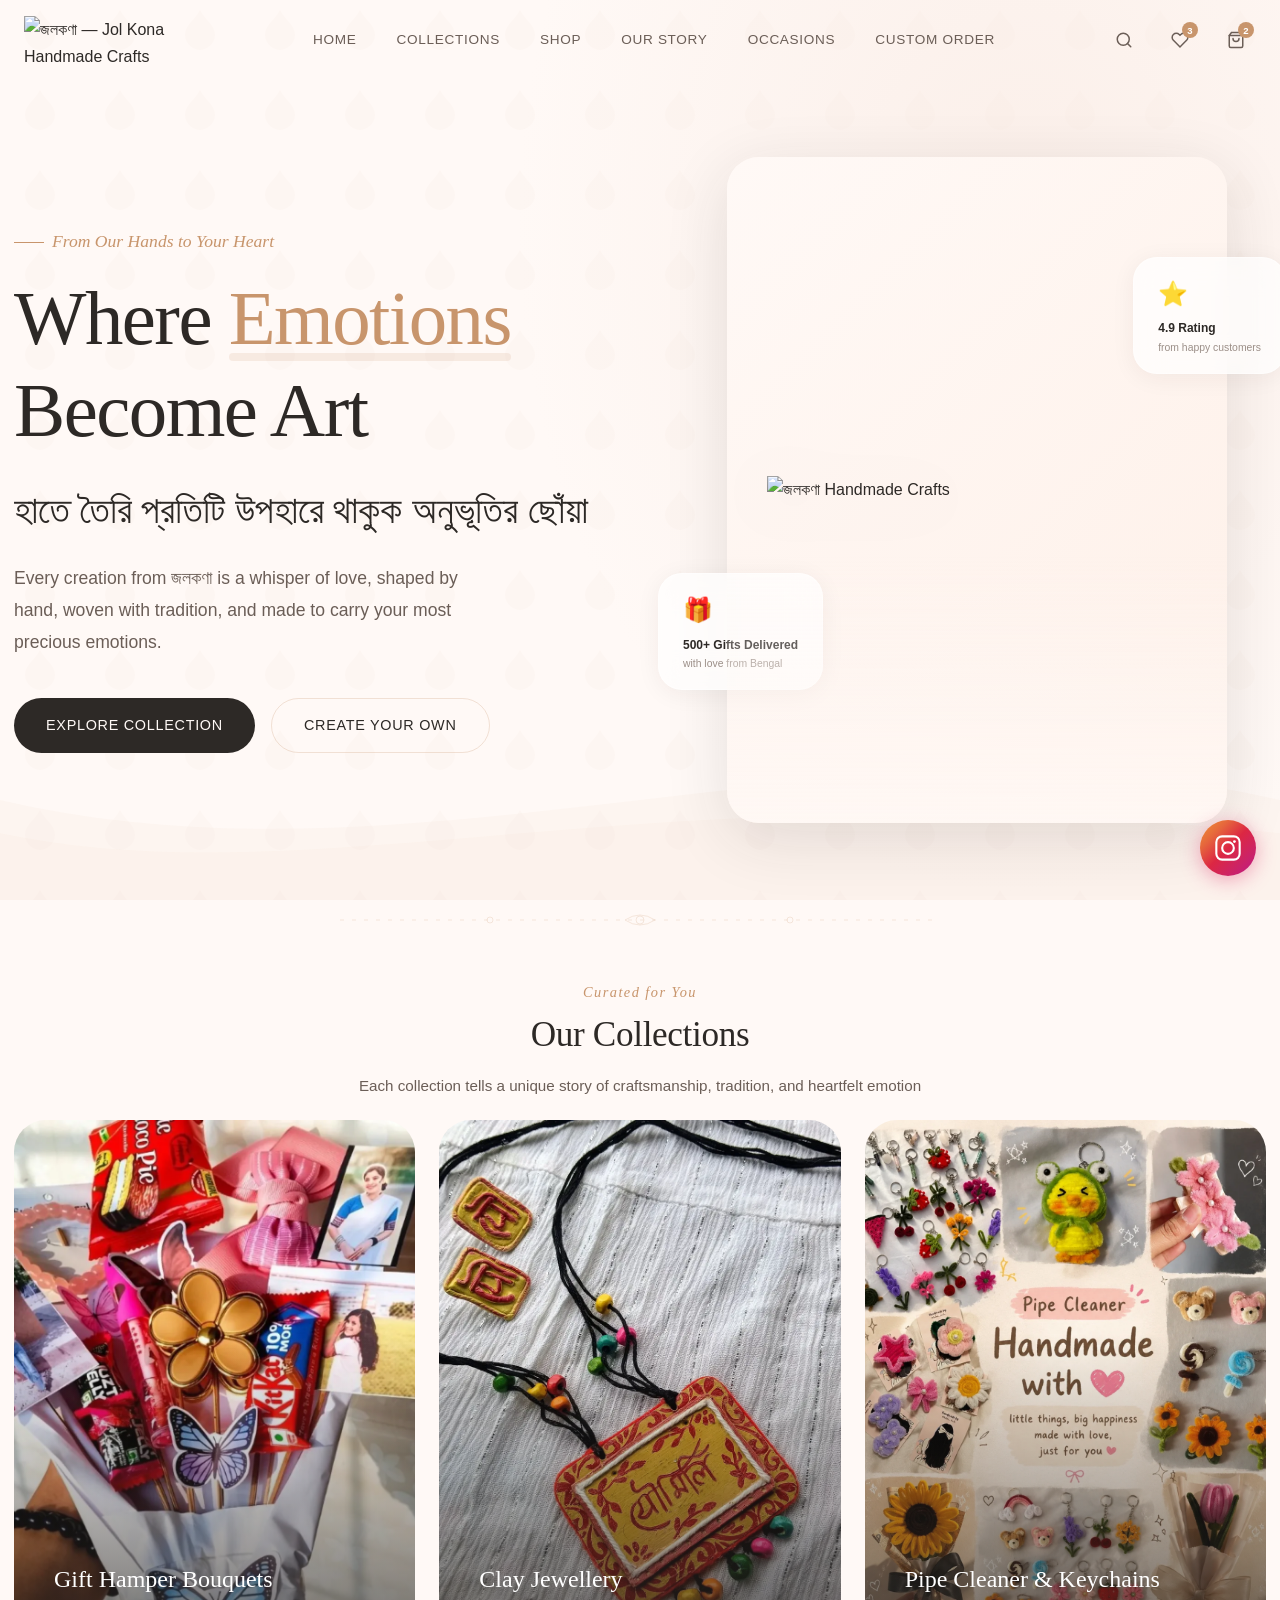
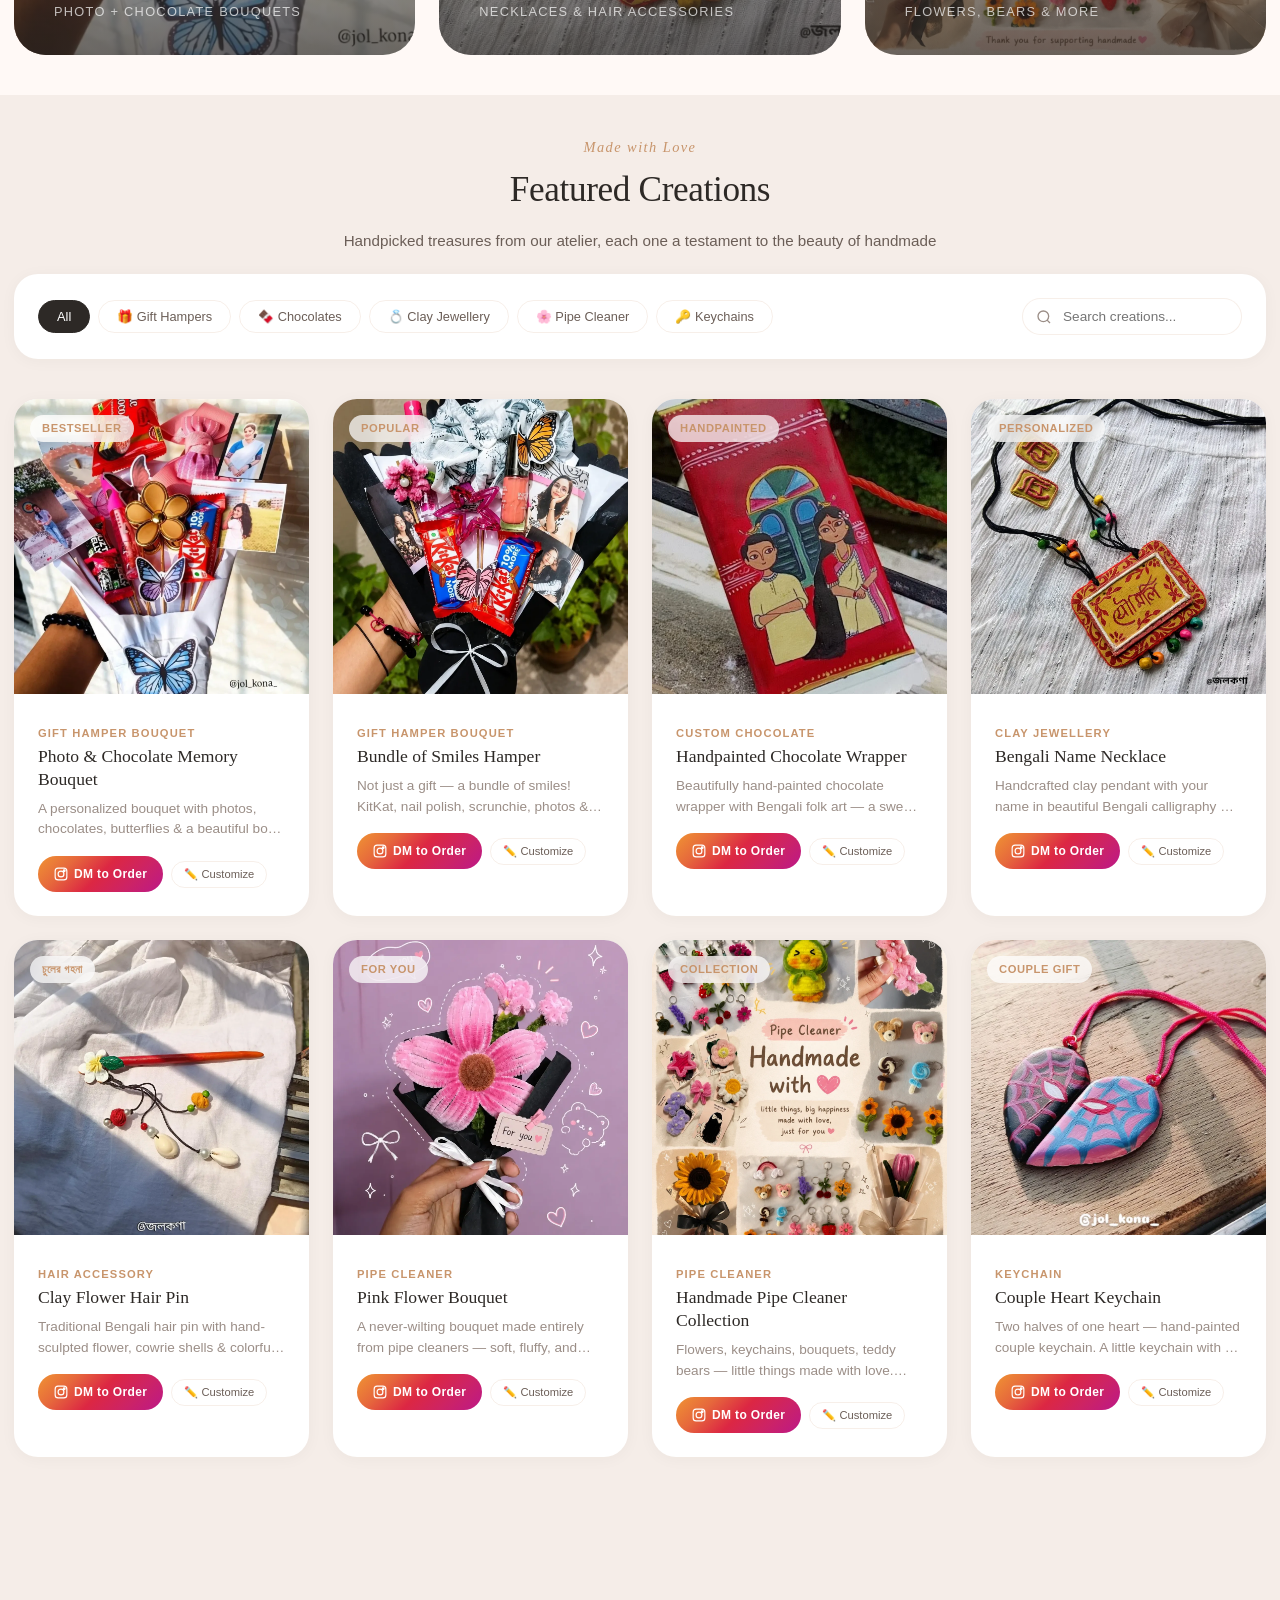
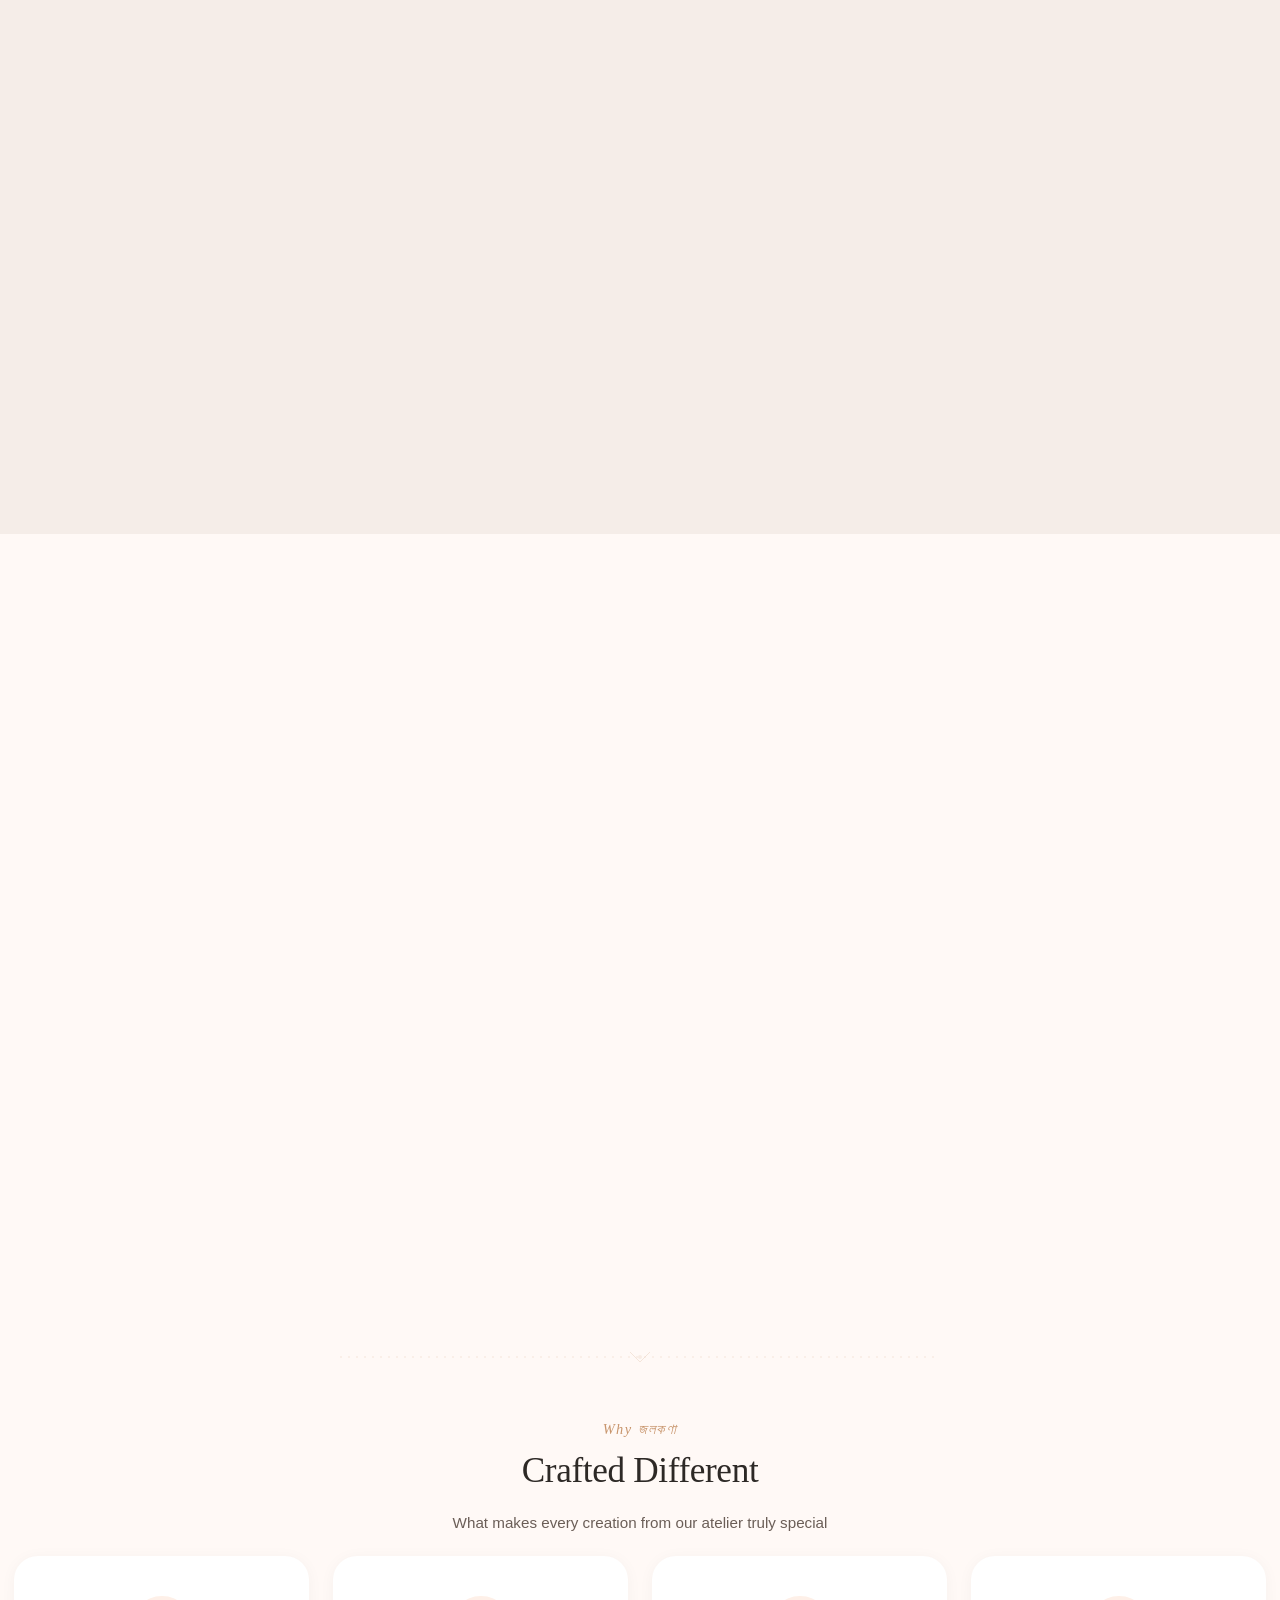
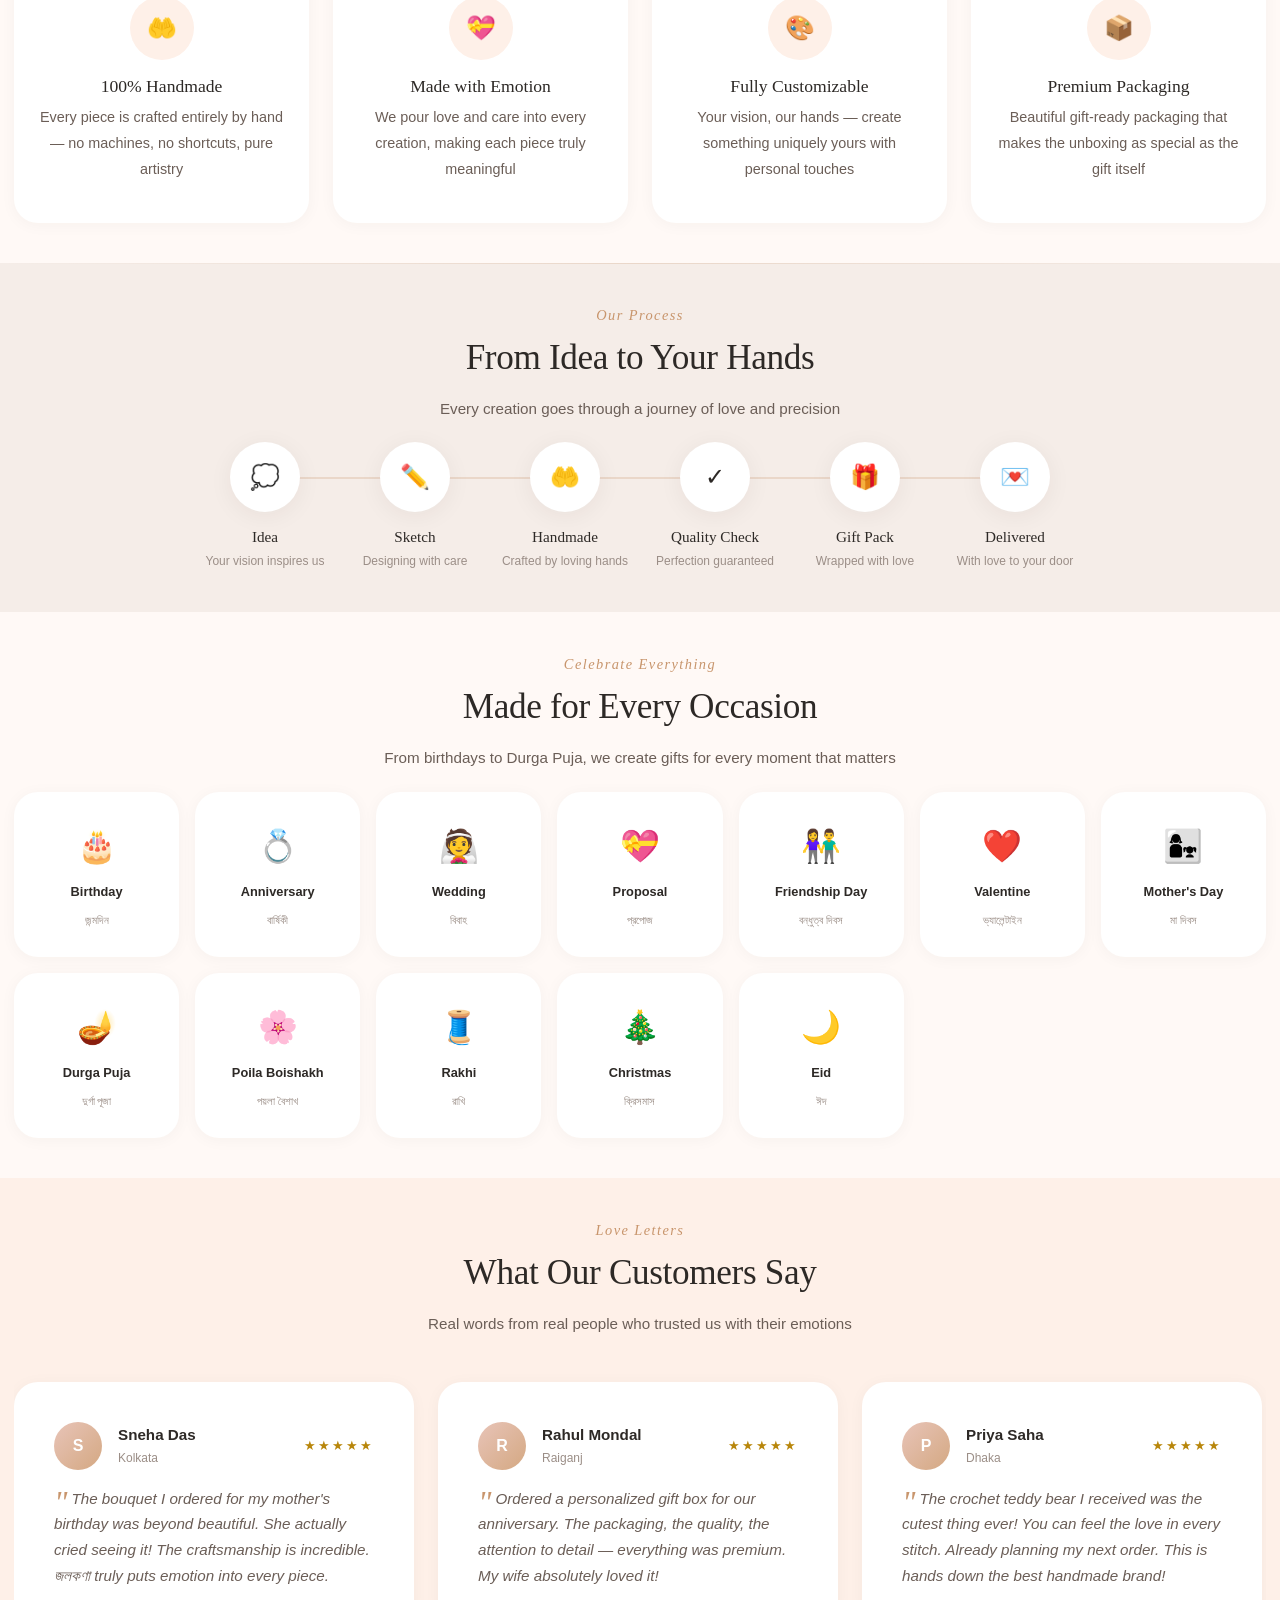
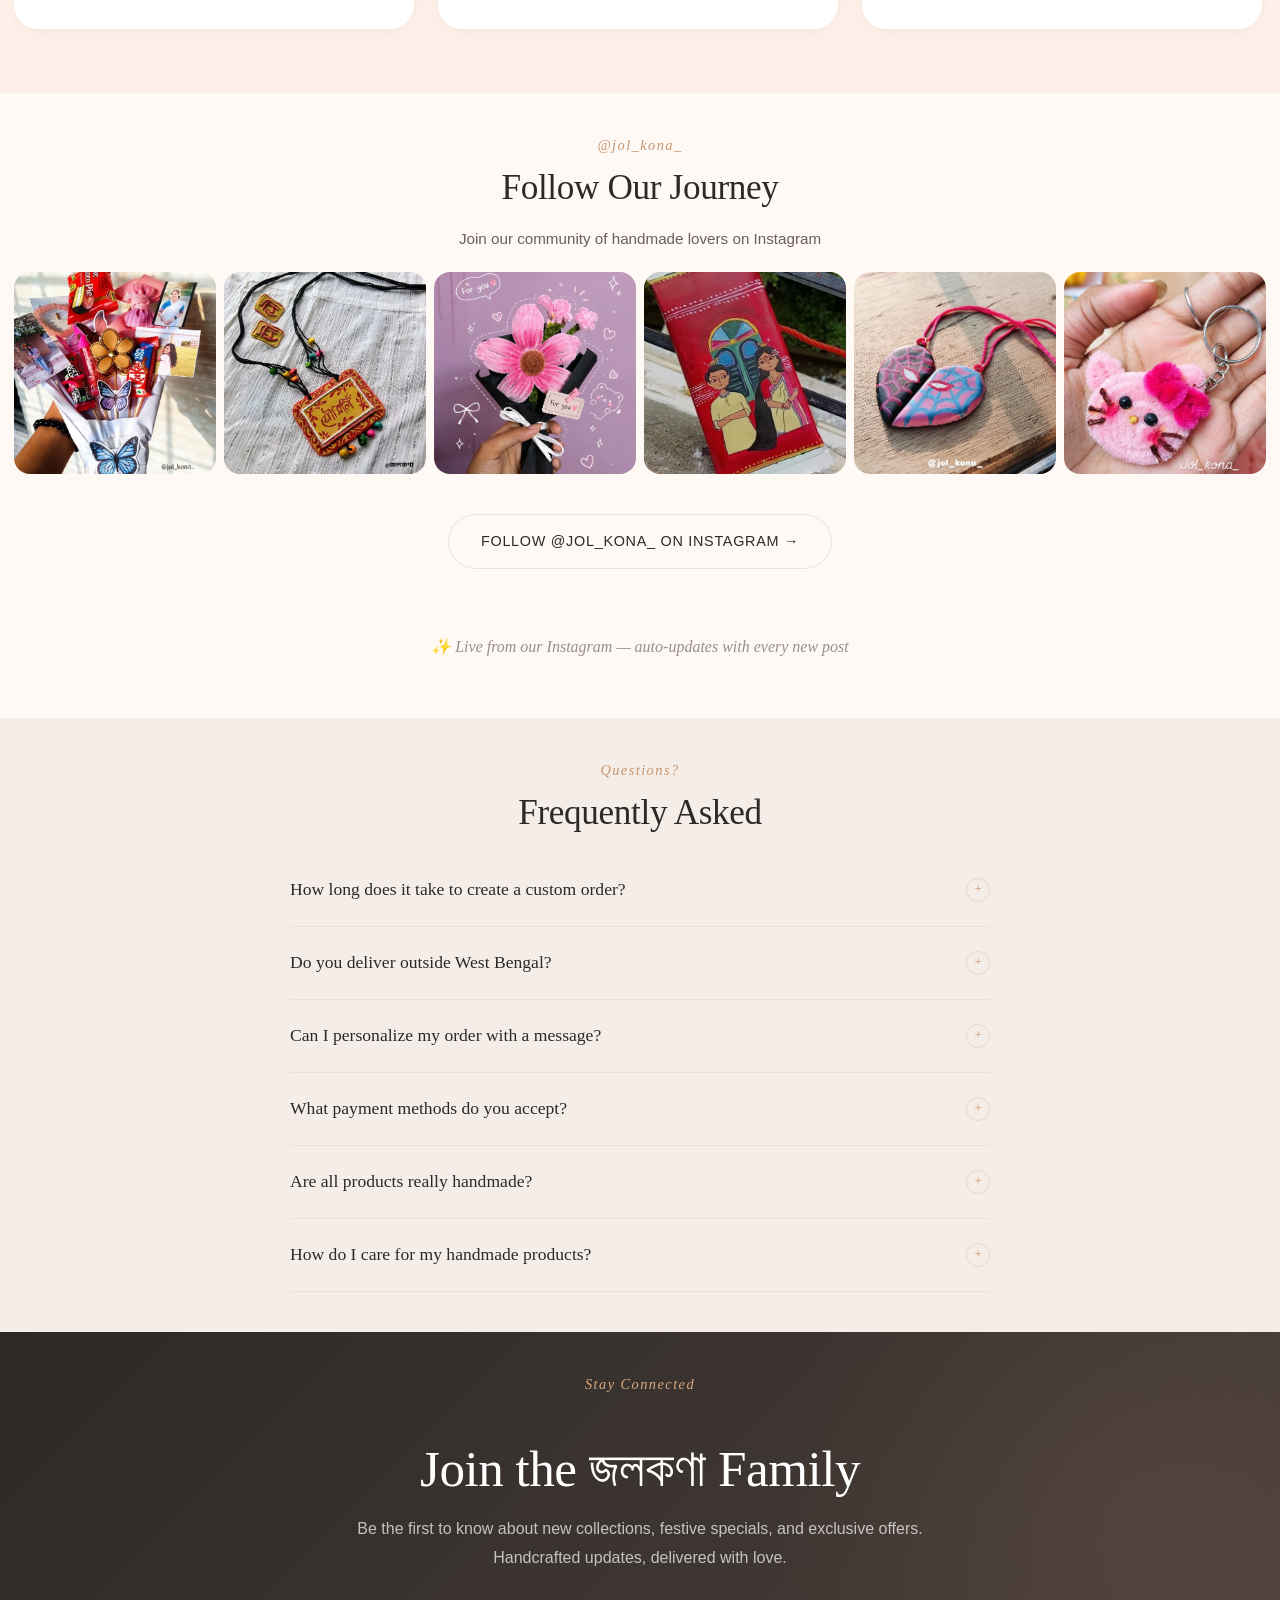
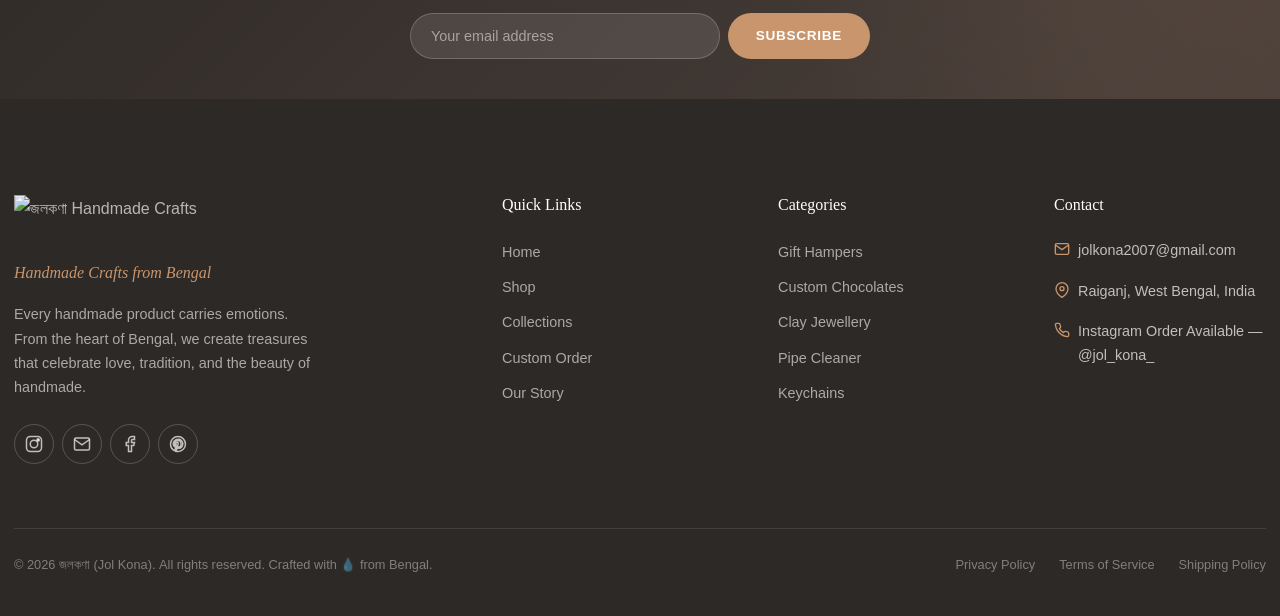
==== commit 77a80193: "jolkona spelling update" ====
--- a/index.html
+++ b/index.html
@@ -123,7 +123,7 @@
             হাতে তৈরি প্রতিটি উপহারে থাকুক অনুভূতির ছোঁয়া
           </p>
           <p class="hero-description reveal">
-            Every creation from জলকণa is a whisper of love, shaped by hand, 
+            Every creation from জলকণা is a whisper of love, shaped by hand, 
             woven with tradition, and made to carry your most precious emotions.
           </p>
           <div class="hero-cta-group reveal">
--- a/css/style.css
+++ b/css/style.css
@@ -0,0 +1,3112 @@
+/* ═══════════════════════════════════════════════════════════════
+   জলকণা (Jol Kona) — Premium Design System
+   Awwwards-Quality Handmade Craft Brand
+   ═══════════════════════════════════════════════════════════════ */
+
+/* ─── CSS Custom Properties ─── */
+:root {
+  /* Colors */
+  --cream: #FFF9F6;
+  --cream-dark: #FEF0E8;
+  --soft-pink: #F8E8E0;
+  --lotus-pink: #E8C4B8;
+  --warm-beige: #F5EDE8;
+  --ivory: #FFFEF9;
+  --rose-gold: #C8956C;
+  --rose-gold-light: #D4A882;
+  --rose-gold-dark: #A67B55;
+  --gold: #B8860B;
+  --gold-light: #D4A84B;
+  --charcoal: #2D2926;
+  --charcoal-light: #4A3F3A;
+  --text-primary: #2D2926;
+  --text-secondary: #6B5E57;
+  --text-muted: #9B8E87;
+  --border-light: rgba(200,149,108,0.15);
+  --border-medium: rgba(200,149,108,0.25);
+  --glass-bg: rgba(255,255,255,0.72);
+  --glass-border: rgba(255,255,255,0.4);
+  --glass-shadow: rgba(45,41,38,0.06);
+  
+  /* Typography */
+  --font-heading: 'Playfair Display', 'Noto Serif Bengali', serif;
+  --font-bengali: 'Noto Serif Bengali', serif;
+  --font-body: 'Inter', -apple-system, sans-serif;
+  --font-accent: 'Cormorant Garamond', serif;
+  
+  /* Spacing */
+  --space-xs: 4px;
+  --space-sm: 8px;
+  --space-md: 16px;
+  --space-lg: 24px;
+  --space-xl: 40px;
+  --space-2xl: 64px;
+  --space-3xl: 96px;
+  --space-4xl: 128px;
+  
+  /* Border Radius */
+  --radius-sm: 8px;
+  --radius-md: 16px;
+  --radius-lg: 24px;
+  --radius-xl: 32px;
+  --radius-full: 9999px;
+  
+  /* Shadows */
+  --shadow-soft: 0 4px 24px rgba(45,41,38,0.06);
+  --shadow-medium: 0 8px 40px rgba(45,41,38,0.10);
+  --shadow-large: 0 16px 64px rgba(45,41,38,0.12);
+  --shadow-glow: 0 0 40px rgba(200,149,108,0.15);
+  --shadow-card: 0 2px 16px rgba(45,41,38,0.04);
+  --shadow-card-hover: 0 12px 48px rgba(45,41,38,0.12);
+  
+  /* Animations */
+  --ease-smooth: cubic-bezier(0.25, 0.46, 0.45, 0.94);
+  --ease-bounce: cubic-bezier(0.68, -0.55, 0.265, 1.55);
+  --ease-out: cubic-bezier(0.16, 1, 0.3, 1);
+  --duration-fast: 200ms;
+  --duration-normal: 400ms;
+  --duration-slow: 800ms;
+  --duration-slower: 1200ms;
+}
+
+/* ─── Reset & Base ─── */
+*, *::before, *::after {
+  margin: 0;
+  padding: 0;
+  box-sizing: border-box;
+}
+
+html {
+  scroll-behavior: smooth;
+  font-size: 16px;
+  -webkit-font-smoothing: antialiased;
+  -moz-osx-font-smoothing: grayscale;
+}
+
+body {
+  font-family: var(--font-body);
+  background-color: var(--cream);
+  color: var(--text-primary);
+  line-height: 1.7;
+  overflow-x: hidden;
+  position: relative;
+}
+
+img {
+  max-width: 100%;
+  height: auto;
+  display: block;
+}
+
+a {
+  text-decoration: none;
+  color: inherit;
+  transition: color var(--duration-fast) var(--ease-smooth);
+}
+
+button {
+  border: none;
+  background: none;
+  cursor: pointer;
+  font-family: inherit;
+}
+
+ul, ol {
+  list-style: none;
+}
+
+/* ─── Typography ─── */
+h1, h2, h3, h4, h5, h6 {
+  font-family: var(--font-heading);
+  font-weight: 400;
+  line-height: 1.2;
+  color: var(--text-primary);
+}
+
+h1 { font-size: clamp(2.5rem, 6vw, 5rem); letter-spacing: -0.02em; }
+h2 { font-size: clamp(2rem, 4vw, 3.5rem); letter-spacing: -0.01em; }
+h3 { font-size: clamp(1.5rem, 3vw, 2.25rem); }
+h4 { font-size: clamp(1.25rem, 2vw, 1.75rem); }
+
+p {
+  color: var(--text-secondary);
+  font-size: 1rem;
+  line-height: 1.8;
+}
+
+.bengali-text {
+  font-family: var(--font-bengali);
+}
+
+.accent-text {
+  font-family: var(--font-accent);
+  font-style: italic;
+  font-size: 1.25rem;
+  color: var(--rose-gold);
+}
+
+/* ─── Utility Classes ─── */
+.container {
+  width: 100%;
+  max-width: 1400px;
+  margin: 0 auto;
+  padding: 0 var(--space-lg);
+}
+
+.section-padding {
+  padding: var(--space-3xl) 0;
+}
+
+.text-center { text-align: center; }
+
+.sr-only {
+  position: absolute;
+  width: 1px;
+  height: 1px;
+  padding: 0;
+  margin: -1px;
+  overflow: hidden;
+  clip: rect(0,0,0,0);
+  border: 0;
+}
+
+/* ─── Loading Screen ─── */
+.loader {
+  position: fixed;
+  inset: 0;
+  z-index: 10000;
+  background: var(--cream);
+  display: flex;
+  align-items: center;
+  justify-content: center;
+  flex-direction: column;
+  transition: opacity 0.8s var(--ease-smooth), visibility 0.8s;
+}
+
+.loader.hidden {
+  opacity: 0;
+  visibility: hidden;
+  pointer-events: none;
+}
+
+.loader-content {
+  text-align: center;
+}
+
+.loader-brand {
+  font-family: var(--font-bengali);
+  font-size: 2.5rem;
+  color: var(--charcoal);
+  margin-bottom: var(--space-lg);
+  opacity: 0;
+  animation: fadeInUp 1s var(--ease-out) 0.2s forwards;
+}
+
+.loader-droplet {
+  width: 40px;
+  height: 40px;
+  margin: 0 auto var(--space-lg);
+  position: relative;
+}
+
+.loader-droplet::before {
+  content: '';
+  position: absolute;
+  width: 100%;
+  height: 100%;
+  background: var(--rose-gold);
+  border-radius: 50% 50% 50% 0;
+  transform: rotate(-45deg);
+  animation: dropletPulse 1.5s var(--ease-smooth) infinite;
+}
+
+.loader-droplet::after {
+  content: '';
+  position: absolute;
+  bottom: -20px;
+  left: 50%;
+  transform: translateX(-50%);
+  width: 60px;
+  height: 8px;
+  background: var(--border-light);
+  border-radius: 50%;
+  animation: dropletShadow 1.5s var(--ease-smooth) infinite;
+}
+
+@keyframes dropletPulse {
+  0%, 100% { transform: rotate(-45deg) scale(1); opacity: 1; }
+  50% { transform: rotate(-45deg) scale(1.15); opacity: 0.8; }
+}
+
+@keyframes dropletShadow {
+  0%, 100% { transform: translateX(-50%) scale(1); opacity: 0.4; }
+  50% { transform: translateX(-50%) scale(0.7); opacity: 0.2; }
+}
+
+.loader-tagline {
+  font-family: var(--font-accent);
+  font-style: italic;
+  color: var(--text-muted);
+  font-size: 1rem;
+  opacity: 0;
+  animation: fadeInUp 1s var(--ease-out) 0.5s forwards;
+}
+
+@keyframes fadeInUp {
+  from { opacity: 0; transform: translateY(20px); }
+  to { opacity: 1; transform: translateY(0); }
+}
+
+/* ─── Mouse Glow Effect ── */
+.mouse-glow {
+  display: none !important;
+}
+
+/* ─── Floating Particles ─── */
+.particles-container {
+  display: none !important;
+}
+
+.particle {
+  position: absolute;
+  border-radius: 50%;
+  opacity: 0.3;
+  animation: floatParticle linear infinite;
+}
+
+.particle--droplet {
+  background: radial-gradient(circle at 30% 30%, rgba(200,149,108,0.4), rgba(200,149,108,0.1));
+}
+
+.particle--petal {
+  background: radial-gradient(circle at 30% 30%, rgba(232,196,184,0.5), rgba(232,196,184,0.1));
+  border-radius: 50% 0 50% 0;
+}
+
+@keyframes floatParticle {
+  0% { transform: translateY(100vh) rotate(0deg); opacity: 0; }
+  10% { opacity: 0.3; }
+  90% { opacity: 0.3; }
+  100% { transform: translateY(-100px) rotate(360deg); opacity: 0; }
+}
+
+/* ─── Navigation ─── */
+.nav {
+  position: fixed;
+  top: 0;
+  left: 0;
+  right: 0;
+  z-index: 1000;
+  padding: var(--space-md) 0;
+  transition: all var(--duration-normal) var(--ease-smooth);
+}
+
+.nav.scrolled {
+  background: var(--glass-bg);
+  backdrop-filter: blur(20px);
+  -webkit-backdrop-filter: blur(20px);
+  border-bottom: 1px solid var(--glass-border);
+  box-shadow: var(--shadow-soft);
+  padding: var(--space-sm) 0;
+}
+
+.nav-inner {
+  display: flex;
+  align-items: center;
+  justify-content: space-between;
+  max-width: 1400px;
+  margin: 0 auto;
+  padding: 0 var(--space-lg);
+}
+
+.nav-brand {
+  display: flex;
+  align-items: center;
+  gap: var(--space-sm);
+}
+
+.nav-brand-logo {
+  height: 48px;
+  width: auto;
+  object-fit: contain;
+  transition: transform var(--duration-fast) var(--ease-smooth);
+}
+
+.nav-brand:hover .nav-brand-logo {
+  transform: scale(1.03);
+}
+
+.nav-brand-bengali {
+  font-family: var(--font-bengali);
+  font-size: 1.5rem;
+  color: var(--charcoal);
+  line-height: 1.2;
+  font-weight: 600;
+}
+
+.nav-brand-english {
+  font-family: var(--font-accent);
+  font-size: 0.7rem;
+  color: var(--rose-gold);
+  letter-spacing: 0.2em;
+  text-transform: uppercase;
+}
+
+.nav-links {
+  display: flex;
+  align-items: center;
+  gap: var(--space-xl);
+}
+
+.nav-link {
+  font-size: 0.85rem;
+  font-weight: 500;
+  color: var(--text-secondary);
+  letter-spacing: 0.05em;
+  text-transform: uppercase;
+  position: relative;
+  padding: var(--space-xs) 0;
+  transition: color var(--duration-fast) var(--ease-smooth);
+}
+
+.nav-link::after {
+  content: '';
+  position: absolute;
+  bottom: 0;
+  left: 0;
+  width: 0;
+  height: 1.5px;
+  background: var(--rose-gold);
+  transition: width var(--duration-normal) var(--ease-out);
+}
+
+.nav-link:hover {
+  color: var(--charcoal);
+}
+
+.nav-link:hover::after {
+  width: 100%;
+}
+
+.nav-actions {
+  display: flex;
+  align-items: center;
+  gap: var(--space-md);
+}
+
+.nav-action-btn {
+  width: 40px;
+  height: 40px;
+  border-radius: 50%;
+  display: flex;
+  align-items: center;
+  justify-content: center;
+  transition: all var(--duration-fast) var(--ease-smooth);
+  color: var(--text-secondary);
+  position: relative;
+}
+
+.nav-action-btn:hover {
+  background: var(--soft-pink);
+  color: var(--charcoal);
+  transform: scale(1.05);
+}
+
+.nav-action-btn .badge {
+  position: absolute;
+  top: 2px;
+  right: 2px;
+  width: 16px;
+  height: 16px;
+  border-radius: 50%;
+  background: var(--rose-gold);
+  color: white;
+  font-size: 0.6rem;
+  display: flex;
+  align-items: center;
+  justify-content: center;
+  font-weight: 600;
+}
+
+/* Mobile Menu */
+.nav-mobile-toggle {
+  display: none;
+  flex-direction: column;
+  gap: 5px;
+  width: 28px;
+  cursor: pointer;
+  padding: 4px 0;
+}
+
+.nav-mobile-toggle span {
+  width: 100%;
+  height: 2px;
+  background: var(--charcoal);
+  border-radius: 2px;
+  transition: all var(--duration-normal) var(--ease-smooth);
+  transform-origin: center;
+}
+
+.nav-mobile-toggle.active span:nth-child(1) {
+  transform: rotate(45deg) translate(5px, 5px);
+}
+
+.nav-mobile-toggle.active span:nth-child(2) {
+  opacity: 0;
+}
+
+.nav-mobile-toggle.active span:nth-child(3) {
+  transform: rotate(-45deg) translate(5px, -5px);
+}
+
+/* Mobile Navigation Overlay */
+.mobile-nav {
+  position: fixed;
+  inset: 0;
+  z-index: 999;
+  background: var(--cream);
+  display: flex;
+  flex-direction: column;
+  align-items: center;
+  justify-content: center;
+  gap: var(--space-xl);
+  opacity: 0;
+  visibility: hidden;
+  transition: all var(--duration-normal) var(--ease-smooth);
+}
+
+.mobile-nav.active {
+  opacity: 1;
+  visibility: visible;
+}
+
+.mobile-nav-link {
+  font-family: var(--font-heading);
+  font-size: 2rem;
+  color: var(--charcoal);
+  transform: translateY(20px);
+  opacity: 0;
+  transition: all var(--duration-normal) var(--ease-out);
+}
+
+.mobile-nav.active .mobile-nav-link {
+  transform: translateY(0);
+  opacity: 1;
+}
+
+.mobile-nav.active .mobile-nav-link:nth-child(1) { transition-delay: 0.1s; }
+.mobile-nav.active .mobile-nav-link:nth-child(2) { transition-delay: 0.15s; }
+.mobile-nav.active .mobile-nav-link:nth-child(3) { transition-delay: 0.2s; }
+.mobile-nav.active .mobile-nav-link:nth-child(4) { transition-delay: 0.25s; }
+.mobile-nav.active .mobile-nav-link:nth-child(5) { transition-delay: 0.3s; }
+.mobile-nav.active .mobile-nav-link:nth-child(6) { transition-delay: 0.35s; }
+
+@media (max-width: 1024px) {
+  .nav-links { display: none; }
+  .nav-mobile-toggle { display: flex; }
+}
+
+/* ─── Hero Section ─── */
+.hero {
+  min-height: 100vh;
+  display: flex;
+  align-items: center;
+  position: relative;
+  overflow: hidden;
+  padding-top: 80px;
+}
+
+.hero-bg {
+  position: absolute;
+  inset: 0;
+  z-index: 0;
+}
+
+.hero-bg-pattern {
+  position: absolute;
+  inset: 0;
+  opacity: 0.03;
+  background-image: url("data:image/svg+xml,%3Csvg xmlns='http://www.w3.org/2000/svg' width='80' height='80' viewBox='0 0 80 80'%3E%3Cpath d='M40 10 C45 20, 55 25, 55 35 C55 45, 45 50, 40 50 C35 50, 25 45, 25 35 C25 25, 35 20, 40 10Z' fill='%23C8956C' /%3E%3C/svg%3E");
+  background-size: 80px 80px;
+}
+
+.hero-gradient {
+  position: absolute;
+  top: -50%;
+  right: -20%;
+  width: 80%;
+  height: 150%;
+  background: radial-gradient(ellipse, rgba(248,232,224,0.6) 0%, transparent 70%);
+  animation: heroGradientFloat 8s ease-in-out infinite;
+}
+
+@keyframes heroGradientFloat {
+  0%, 100% { transform: translate(0, 0); }
+  50% { transform: translate(-30px, 20px); }
+}
+
+.hero-water-ripple {
+  position: absolute;
+  bottom: 0;
+  left: 0;
+  right: 0;
+  height: 200px;
+  overflow: hidden;
+}
+
+.hero-water-ripple svg {
+  position: absolute;
+  bottom: 0;
+  width: 200%;
+  animation: waveSlide 12s linear infinite;
+}
+
+@keyframes waveSlide {
+  0% { transform: translateX(0); }
+  100% { transform: translateX(-50%); }
+}
+
+.hero-content {
+  position: relative;
+  z-index: 2;
+  display: grid;
+  grid-template-columns: 1fr 1fr;
+  gap: var(--space-3xl);
+  align-items: center;
+}
+
+.hero-text {
+  max-width: 600px;
+}
+
+.hero-overline {
+  font-family: var(--font-accent);
+  font-style: italic;
+  color: var(--rose-gold);
+  font-size: 1.1rem;
+  margin-bottom: var(--space-md);
+  display: flex;
+  align-items: center;
+  gap: var(--space-sm);
+}
+
+.hero-overline::before {
+  content: '';
+  width: 30px;
+  height: 1px;
+  background: var(--rose-gold);
+}
+
+.hero-title {
+  margin-bottom: var(--space-lg);
+}
+
+.hero-title .highlight {
+  color: var(--rose-gold);
+  position: relative;
+  display: inline-block;
+}
+
+.hero-title .highlight::after {
+  content: '';
+  position: absolute;
+  bottom: 4px;
+  left: 0;
+  width: 100%;
+  height: 8px;
+  background: rgba(200,149,108,0.15);
+  border-radius: 4px;
+}
+
+.hero-bengali-title {
+  font-family: var(--font-bengali);
+  font-size: clamp(1.5rem, 3vw, 2.5rem);
+  color: var(--charcoal);
+  margin-bottom: var(--space-lg);
+  opacity: 0.9;
+  line-height: 1.5;
+}
+
+.hero-description {
+  font-size: 1.1rem;
+  margin-bottom: var(--space-xl);
+  max-width: 480px;
+}
+
+.hero-cta-group {
+  display: flex;
+  gap: var(--space-md);
+  flex-wrap: wrap;
+}
+
+/* Buttons */
+.btn {
+  display: inline-flex;
+  align-items: center;
+  justify-content: center;
+  gap: var(--space-sm);
+  padding: 14px 32px;
+  border-radius: var(--radius-full);
+  font-size: 0.9rem;
+  font-weight: 500;
+  letter-spacing: 0.05em;
+  text-transform: uppercase;
+  transition: all var(--duration-normal) var(--ease-smooth);
+  position: relative;
+  overflow: hidden;
+}
+
+.btn::before {
+  content: '';
+  position: absolute;
+  inset: 0;
+  border-radius: inherit;
+  opacity: 0;
+  transition: opacity var(--duration-normal) var(--ease-smooth);
+}
+
+.btn-primary {
+  background: var(--charcoal);
+  color: var(--cream);
+}
+
+.btn-primary:hover {
+  background: var(--charcoal-light);
+  transform: translateY(-2px);
+  box-shadow: var(--shadow-medium);
+}
+
+.btn-secondary {
+  border: 1.5px solid var(--border-medium);
+  color: var(--charcoal);
+  background: transparent;
+}
+
+.btn-secondary:hover {
+  border-color: var(--rose-gold);
+  color: var(--rose-gold);
+  transform: translateY(-2px);
+}
+
+.btn-gold {
+  background: linear-gradient(135deg, var(--rose-gold), var(--rose-gold-dark));
+  color: white;
+}
+
+.btn-gold:hover {
+  transform: translateY(-2px);
+  box-shadow: var(--shadow-glow);
+}
+
+/* Hero Visual */
+.hero-visual {
+  position: relative;
+  display: flex;
+  align-items: center;
+  justify-content: center;
+}
+
+.hero-image-wrapper {
+  position: relative;
+  width: 100%;
+  max-width: 500px;
+  aspect-ratio: 3/4;
+  border-radius: var(--radius-xl);
+  overflow: hidden;
+  box-shadow: var(--shadow-large);
+}
+
+.hero-image-wrapper::before {
+  content: '';
+  position: absolute;
+  inset: 0;
+  background: linear-gradient(180deg, transparent 60%, rgba(255,249,246,0.8) 100%);
+  z-index: 1;
+}
+
+.hero-image-placeholder {
+  width: 100%;
+  height: 100%;
+  background: linear-gradient(135deg, var(--soft-pink), var(--lotus-pink));
+  display: flex;
+  align-items: center;
+  justify-content: center;
+  font-family: var(--font-bengali);
+  font-size: 3rem;
+  color: var(--rose-gold);
+}
+
+.hero-floating-card {
+  position: absolute;
+  background: var(--glass-bg);
+  backdrop-filter: blur(16px);
+  -webkit-backdrop-filter: blur(16px);
+  border: 1px solid var(--glass-border);
+  border-radius: var(--radius-lg);
+  padding: var(--space-md) var(--space-lg);
+  box-shadow: var(--shadow-soft);
+  animation: floatCard 4s ease-in-out infinite;
+}
+
+.hero-floating-card.card-1 {
+  bottom: 20%;
+  left: -30px;
+  animation-delay: 0s;
+}
+
+.hero-floating-card.card-2 {
+  top: 15%;
+  right: -20px;
+  animation-delay: 1.5s;
+}
+
+@keyframes floatCard {
+  0%, 100% { transform: translateY(0); }
+  50% { transform: translateY(-10px); }
+}
+
+.floating-card-icon {
+  font-size: 1.5rem;
+  margin-bottom: var(--space-xs);
+}
+
+.floating-card-text {
+  font-size: 0.75rem;
+  font-weight: 600;
+  color: var(--charcoal);
+}
+
+.floating-card-sub {
+  font-size: 0.65rem;
+  color: var(--text-muted);
+}
+
+@media (max-width: 968px) {
+  .hero-content {
+    grid-template-columns: 1fr;
+    text-align: center;
+    gap: var(--space-2xl);
+  }
+  
+  .hero-text { max-width: 100%; }
+  
+  .hero-overline { justify-content: center; }
+  
+  .hero-description { margin: 0 auto var(--space-xl); }
+  
+  .hero-cta-group { justify-content: center; }
+  
+  .hero-visual { order: -1; }
+  
+  .hero-image-wrapper { max-width: 350px; margin: 0 auto; }
+  
+  .hero-floating-card { display: none; }
+}
+
+/* ─── Kantha Stitch Divider ─── */
+.kantha-divider {
+  width: 100%;
+  height: 40px;
+  display: flex;
+  align-items: center;
+  justify-content: center;
+  overflow: hidden;
+  opacity: 0.4;
+}
+
+.kantha-divider svg {
+  width: 100%;
+  max-width: 600px;
+  height: 20px;
+}
+
+/* ─── Section Headers ─── */
+.section-header {
+  text-align: center;
+  margin-bottom: var(--space-2xl);
+}
+
+.section-overline {
+  font-family: var(--font-accent);
+  font-style: italic;
+  color: var(--rose-gold);
+  font-size: 1rem;
+  letter-spacing: 0.1em;
+  margin-bottom: var(--space-sm);
+}
+
+.section-title {
+  margin-bottom: var(--space-md);
+}
+
+.section-subtitle {
+  max-width: 600px;
+  margin: 0 auto;
+  font-size: 1.05rem;
+}
+
+/* ─── Collections Section ─── */
+.collections-grid {
+  display: grid;
+  grid-template-columns: repeat(3, 1fr);
+  gap: var(--space-lg);
+}
+
+.collection-card {
+  position: relative;
+  border-radius: var(--radius-xl);
+  overflow: hidden;
+  aspect-ratio: 3/4;
+  cursor: pointer;
+  group: true;
+}
+
+.collection-card-bg {
+  position: absolute;
+  inset: 0;
+  transition: transform var(--duration-slow) var(--ease-smooth);
+}
+
+.collection-card:hover .collection-card-bg {
+  transform: scale(1.05);
+}
+
+.collection-card-overlay {
+  position: absolute;
+  inset: 0;
+  background: linear-gradient(180deg, transparent 40%, rgba(45,41,38,0.7) 100%);
+  z-index: 1;
+}
+
+.collection-card-content {
+  position: absolute;
+  bottom: 0;
+  left: 0;
+  right: 0;
+  padding: var(--space-xl);
+  z-index: 2;
+  transform: translateY(10px);
+  transition: transform var(--duration-normal) var(--ease-smooth);
+}
+
+.collection-card:hover .collection-card-content {
+  transform: translateY(0);
+}
+
+.collection-card-title {
+  font-family: var(--font-heading);
+  font-size: 1.5rem;
+  color: white;
+  margin-bottom: var(--space-xs);
+}
+
+.collection-card-count {
+  font-size: 0.8rem;
+  color: rgba(255,255,255,0.7);
+  text-transform: uppercase;
+  letter-spacing: 0.1em;
+}
+
+.collection-card-arrow {
+  position: absolute;
+  top: var(--space-lg);
+  right: var(--space-lg);
+  width: 40px;
+  height: 40px;
+  border-radius: 50%;
+  background: rgba(255,255,255,0.2);
+  backdrop-filter: blur(8px);
+  display: flex;
+  align-items: center;
+  justify-content: center;
+  color: white;
+  z-index: 2;
+  opacity: 0;
+  transform: translate(-10px, 10px);
+  transition: all var(--duration-normal) var(--ease-smooth);
+}
+
+.collection-card:hover .collection-card-arrow {
+  opacity: 1;
+  transform: translate(0, 0);
+}
+
+/* Collection placeholder colors */
+.collection-card:nth-child(1) .collection-card-bg { background: linear-gradient(135deg, #E8C4B8, #D4A882); }
+.collection-card:nth-child(2) .collection-card-bg { background: linear-gradient(135deg, #C8956C, #A67B55); }
+.collection-card:nth-child(3) .collection-card-bg { background: linear-gradient(135deg, #F5EDE8, #E8C4B8); }
+
+@media (max-width: 768px) {
+  .collections-grid {
+    grid-template-columns: 1fr;
+    gap: var(--space-md);
+  }
+  .collection-card { aspect-ratio: 4/3; }
+}
+
+/* ─── Products Section ─── */
+.products-grid {
+  display: grid;
+  grid-template-columns: repeat(auto-fill, minmax(280px, 1fr));
+  gap: var(--space-lg);
+}
+
+.product-card {
+  background: white;
+  border-radius: var(--radius-lg);
+  overflow: hidden;
+  box-shadow: var(--shadow-card);
+  transition: all var(--duration-normal) var(--ease-smooth);
+  position: relative;
+  cursor: pointer;
+}
+
+.product-card:hover {
+  transform: translateY(-8px);
+  box-shadow: var(--shadow-card-hover);
+}
+
+/* ═══════ Product Cards (No Price — DM to Order) ═══════ */
+.product-card-image {
+  aspect-ratio: 1;
+  position: relative;
+  overflow: hidden;
+  background: var(--warm-beige);
+}
+
+.product-card-image img {
+  width: 100%;
+  height: 100%;
+  object-fit: cover;
+  transition: transform var(--duration-slow) var(--ease-smooth);
+}
+
+.product-card:hover .product-card-image img {
+  transform: scale(1.05);
+}
+
+.product-card-badge {
+  position: absolute;
+  top: var(--space-md);
+  left: var(--space-md);
+  background: var(--glass-bg);
+  backdrop-filter: blur(8px);
+  -webkit-backdrop-filter: blur(8px);
+  padding: 4px 12px;
+  border-radius: var(--radius-full);
+  font-size: 0.7rem;
+  font-weight: 600;
+  text-transform: uppercase;
+  letter-spacing: 0.05em;
+  color: var(--rose-gold);
+  z-index: 2;
+}
+
+.product-card-actions {
+  position: absolute;
+  top: var(--space-md);
+  right: var(--space-md);
+  display: flex;
+  flex-direction: column;
+  gap: var(--space-sm);
+  opacity: 0;
+  transform: translateX(10px);
+  transition: all var(--duration-normal) var(--ease-smooth);
+  z-index: 2;
+}
+
+.product-card:hover .product-card-actions {
+  opacity: 1;
+  transform: translateX(0);
+}
+
+.product-action-btn {
+  width: 36px;
+  height: 36px;
+  border-radius: 50%;
+  background: white;
+  box-shadow: var(--shadow-soft);
+  display: flex;
+  align-items: center;
+  justify-content: center;
+  transition: all var(--duration-fast) var(--ease-smooth);
+  color: var(--text-secondary);
+  font-size: 0.85rem;
+}
+
+.product-action-btn:hover {
+  background: var(--charcoal);
+  color: white;
+  transform: scale(1.1);
+}
+
+.product-card-info {
+  padding: var(--space-lg);
+}
+
+.product-card-category {
+  font-size: 0.7rem;
+  text-transform: uppercase;
+  letter-spacing: 0.1em;
+  color: var(--rose-gold);
+  margin-bottom: var(--space-xs);
+  font-weight: 600;
+}
+
+.product-card-name {
+  font-family: var(--font-heading);
+  font-size: 1.1rem;
+  color: var(--charcoal);
+  margin-bottom: var(--space-sm);
+  line-height: 1.3;
+}
+
+.product-card-desc {
+  font-size: 0.85rem;
+  color: var(--text-muted);
+  line-height: 1.5;
+  margin-bottom: var(--space-md);
+  display: -webkit-box;
+  -webkit-line-clamp: 2;
+  -webkit-box-orient: vertical;
+  overflow: hidden;
+}
+
+/* DM to Order Button */
+.dm-order-btn {
+  display: inline-flex;
+  align-items: center;
+  gap: 6px;
+  padding: 8px 16px;
+  border-radius: var(--radius-full);
+  background: linear-gradient(135deg, #f09433, #e6683c, #dc2743, #cc2366, #bc1888);
+  color: white;
+  font-size: 0.75rem;
+  font-weight: 600;
+  letter-spacing: 0.03em;
+  transition: all var(--duration-fast) var(--ease-smooth);
+  text-decoration: none;
+  border: none;
+  cursor: pointer;
+}
+
+.dm-order-btn:hover {
+  transform: translateY(-2px);
+  box-shadow: 0 4px 16px rgba(225,48,108,0.35);
+}
+
+.dm-order-btn svg {
+  width: 14px;
+  height: 14px;
+}
+
+/* Customization Quick Request */
+.product-customize-toggle {
+  display: inline-flex;
+  align-items: center;
+  gap: 4px;
+  padding: 6px 12px;
+  border-radius: var(--radius-full);
+  border: 1px solid var(--border-light);
+  background: transparent;
+  color: var(--text-secondary);
+  font-size: 0.7rem;
+  font-weight: 500;
+  cursor: pointer;
+  transition: all var(--duration-fast) var(--ease-smooth);
+}
+
+.product-customize-toggle:hover {
+  border-color: var(--rose-gold);
+  color: var(--rose-gold);
+  background: var(--cream-dark);
+}
+
+.product-card-buttons {
+  display: flex;
+  align-items: center;
+  gap: var(--space-sm);
+  flex-wrap: wrap;
+  margin-top: var(--space-sm);
+}
+
+/* Inline Customization Form */
+.product-customize-form {
+  max-height: 0;
+  overflow: hidden;
+  transition: max-height var(--duration-normal) var(--ease-smooth), margin var(--duration-normal);
+  margin-top: 0;
+}
+
+.product-card.customize-open .product-customize-form {
+  max-height: 200px;
+  margin-top: var(--space-md);
+}
+
+.customize-textarea {
+  width: 100%;
+  padding: 10px 12px;
+  border: 1.5px solid var(--border-light);
+  border-radius: var(--radius-md);
+  font-family: var(--font-body);
+  font-size: 0.85rem;
+  resize: vertical;
+  min-height: 70px;
+  outline: none;
+  transition: border-color var(--duration-fast) var(--ease-smooth);
+  background: var(--cream);
+}
+
+.customize-textarea:focus {
+  border-color: var(--rose-gold);
+  box-shadow: 0 0 0 3px rgba(200,149,108,0.1);
+}
+
+.customize-textarea::placeholder {
+  color: var(--text-muted);
+  font-size: 0.8rem;
+}
+
+.customize-send {
+  display: inline-flex;
+  align-items: center;
+  gap: 4px;
+  margin-top: 6px;
+  padding: 6px 14px;
+  border-radius: var(--radius-full);
+  background: var(--charcoal);
+  color: white;
+  font-size: 0.7rem;
+  font-weight: 600;
+  border: none;
+  cursor: pointer;
+  transition: all var(--duration-fast) var(--ease-smooth);
+}
+
+.customize-send:hover {
+  background: var(--rose-gold);
+  transform: translateY(-1px);
+}
+
+/* ─── Story Section ─── */
+.story-section {
+  position: relative;
+  overflow: hidden;
+}
+
+.story-content {
+  display: grid;
+  grid-template-columns: 1fr 1fr;
+  gap: var(--space-3xl);
+  align-items: center;
+}
+
+.story-visual {
+  position: relative;
+}
+
+.story-image-main {
+  width: 100%;
+  aspect-ratio: 4/5;
+  border-radius: var(--radius-xl);
+  overflow: hidden;
+  box-shadow: var(--shadow-large);
+}
+
+.story-image-main .placeholder {
+  width: 100%;
+  height: 100%;
+  background: linear-gradient(135deg, var(--warm-beige), var(--soft-pink));
+  display: flex;
+  align-items: center;
+  justify-content: center;
+  font-size: 4rem;
+}
+
+.story-image-accent {
+  position: absolute;
+  bottom: -30px;
+  right: -30px;
+  width: 200px;
+  height: 200px;
+  border-radius: var(--radius-lg);
+  overflow: hidden;
+  box-shadow: var(--shadow-medium);
+  border: 4px solid var(--cream);
+}
+
+.story-image-accent .placeholder {
+  width: 100%;
+  height: 100%;
+  background: linear-gradient(135deg, var(--lotus-pink), var(--rose-gold-light));
+  display: flex;
+  align-items: center;
+  justify-content: center;
+  font-size: 2rem;
+}
+
+.story-text h2 {
+  margin-bottom: var(--space-lg);
+}
+
+.story-text p {
+  margin-bottom: var(--space-md);
+  font-size: 1.05rem;
+}
+
+.story-stats {
+  display: grid;
+  grid-template-columns: repeat(3, 1fr);
+  gap: var(--space-lg);
+  margin-top: var(--space-xl);
+  padding-top: var(--space-xl);
+  border-top: 1px solid var(--border-light);
+}
+
+.stat-item {
+  text-align: center;
+}
+
+.stat-number {
+  font-family: var(--font-heading);
+  font-size: 2.5rem;
+  color: var(--rose-gold);
+  line-height: 1;
+  margin-bottom: var(--space-xs);
+}
+
+.stat-label {
+  font-size: 0.75rem;
+  text-transform: uppercase;
+  letter-spacing: 0.1em;
+  color: var(--text-muted);
+}
+
+@media (max-width: 968px) {
+  .story-content { grid-template-columns: 1fr; gap: var(--space-2xl); }
+  .story-image-accent { display: none; }
+}
+
+/* ─── Why Choose Us ─── */
+.why-grid {
+  display: grid;
+  grid-template-columns: repeat(4, 1fr);
+  gap: var(--space-lg);
+}
+
+.why-card {
+  text-align: center;
+  padding: var(--space-xl) var(--space-lg);
+  border-radius: var(--radius-lg);
+  background: white;
+  box-shadow: var(--shadow-card);
+  transition: all var(--duration-normal) var(--ease-smooth);
+  position: relative;
+  overflow: hidden;
+}
+
+.why-card::before {
+  content: '';
+  position: absolute;
+  top: 0;
+  left: 0;
+  right: 0;
+  height: 3px;
+  background: linear-gradient(90deg, var(--rose-gold), var(--lotus-pink));
+  opacity: 0;
+  transition: opacity var(--duration-normal) var(--ease-smooth);
+}
+
+.why-card:hover {
+  transform: translateY(-5px);
+  box-shadow: var(--shadow-medium);
+}
+
+.why-card:hover::before {
+  opacity: 1;
+}
+
+.why-card-icon {
+  width: 64px;
+  height: 64px;
+  border-radius: 50%;
+  background: var(--cream-dark);
+  display: flex;
+  align-items: center;
+  justify-content: center;
+  margin: 0 auto var(--space-md);
+  font-size: 1.5rem;
+  transition: all var(--duration-normal) var(--ease-smooth);
+}
+
+.why-card:hover .why-card-icon {
+  background: var(--rose-gold);
+  transform: scale(1.1);
+}
+
+.why-card:hover .why-card-icon span {
+  filter: brightness(10);
+}
+
+.why-card h4 {
+  margin-bottom: var(--space-sm);
+  font-size: 1.1rem;
+}
+
+.why-card p {
+  font-size: 0.9rem;
+}
+
+@media (max-width: 968px) {
+  .why-grid { grid-template-columns: repeat(2, 1fr); }
+}
+
+@media (max-width: 580px) {
+  .why-grid { grid-template-columns: 1fr; }
+}
+
+/* ─── Process / Timeline Section ─── */
+.process-section {
+  background: var(--warm-beige);
+  position: relative;
+  overflow: hidden;
+}
+
+.process-section::before {
+  content: '';
+  position: absolute;
+  top: 0;
+  left: 0;
+  right: 0;
+  height: 1px;
+  background: linear-gradient(90deg, transparent, var(--border-medium), transparent);
+}
+
+.process-timeline {
+  display: flex;
+  justify-content: space-between;
+  align-items: flex-start;
+  position: relative;
+  max-width: 900px;
+  margin: 0 auto;
+}
+
+.process-timeline::before {
+  content: '';
+  position: absolute;
+  top: 35px;
+  left: 50px;
+  right: 50px;
+  height: 2px;
+  background: var(--border-medium);
+}
+
+.process-step {
+  text-align: center;
+  position: relative;
+  flex: 1;
+  padding: 0 var(--space-sm);
+}
+
+.process-step-icon {
+  width: 70px;
+  height: 70px;
+  border-radius: 50%;
+  background: white;
+  box-shadow: var(--shadow-soft);
+  display: flex;
+  align-items: center;
+  justify-content: center;
+  margin: 0 auto var(--space-md);
+  font-size: 1.5rem;
+  position: relative;
+  z-index: 2;
+  transition: all var(--duration-normal) var(--ease-smooth);
+}
+
+.process-step:hover .process-step-icon {
+  background: var(--rose-gold);
+  transform: scale(1.1);
+  box-shadow: var(--shadow-glow);
+}
+
+.process-step-title {
+  font-family: var(--font-heading);
+  font-size: 0.95rem;
+  color: var(--charcoal);
+  margin-bottom: var(--space-xs);
+}
+
+.process-step-desc {
+  font-size: 0.75rem;
+  color: var(--text-muted);
+}
+
+@media (max-width: 768px) {
+  .process-timeline {
+    flex-direction: column;
+    gap: var(--space-xl);
+    align-items: center;
+  }
+  .process-timeline::before {
+    top: 0;
+    bottom: 0;
+    left: 50%;
+    right: auto;
+    width: 2px;
+    height: 100%;
+    transform: translateX(-50%);
+  }
+}
+
+/* ─── Occasions Section ─── */
+.occasions-grid {
+  display: grid;
+  grid-template-columns: repeat(auto-fill, minmax(160px, 1fr));
+  gap: var(--space-md);
+}
+
+.occasion-card {
+  aspect-ratio: 1;
+  border-radius: var(--radius-lg);
+  display: flex;
+  flex-direction: column;
+  align-items: center;
+  justify-content: center;
+  gap: var(--space-sm);
+  background: white;
+  box-shadow: var(--shadow-card);
+  transition: all var(--duration-normal) var(--ease-smooth);
+  cursor: pointer;
+  text-align: center;
+  padding: var(--space-md);
+}
+
+.occasion-card:hover {
+  transform: translateY(-5px) scale(1.02);
+  box-shadow: var(--shadow-medium);
+}
+
+.occasion-icon {
+  font-size: 2rem;
+  transition: transform var(--duration-normal) var(--ease-bounce);
+}
+
+.occasion-card:hover .occasion-icon {
+  transform: scale(1.2);
+}
+
+.occasion-name {
+  font-size: 0.8rem;
+  font-weight: 600;
+  color: var(--charcoal);
+}
+
+.occasion-name-bengali {
+  font-family: var(--font-bengali);
+  font-size: 0.7rem;
+  color: var(--text-muted);
+}
+
+/* ─── Reviews Section ─── */
+.reviews-section {
+  background: var(--cream-dark);
+}
+
+.reviews-slider {
+  display: flex;
+  gap: var(--space-lg);
+  overflow-x: auto;
+  scroll-snap-type: x mandatory;
+  scrollbar-width: none;
+  -ms-overflow-style: none;
+  padding: var(--space-lg) 0;
+}
+
+.reviews-slider::-webkit-scrollbar { display: none; }
+
+.review-card {
+  min-width: 350px;
+  max-width: 400px;
+  background: white;
+  border-radius: var(--radius-lg);
+  padding: var(--space-xl);
+  box-shadow: var(--shadow-card);
+  scroll-snap-align: start;
+  flex-shrink: 0;
+  transition: all var(--duration-normal) var(--ease-smooth);
+}
+
+.review-card:hover {
+  transform: translateY(-3px);
+  box-shadow: var(--shadow-medium);
+}
+
+.review-header {
+  display: flex;
+  align-items: center;
+  gap: var(--space-md);
+  margin-bottom: var(--space-md);
+}
+
+.review-avatar {
+  width: 48px;
+  height: 48px;
+  border-radius: 50%;
+  background: linear-gradient(135deg, var(--lotus-pink), var(--rose-gold-light));
+  display: flex;
+  align-items: center;
+  justify-content: center;
+  color: white;
+  font-weight: 600;
+  font-size: 1rem;
+}
+
+.review-author-info {
+  flex: 1;
+}
+
+.review-author-name {
+  font-weight: 600;
+  font-size: 0.95rem;
+  color: var(--charcoal);
+}
+
+.review-author-location {
+  font-size: 0.75rem;
+  color: var(--text-muted);
+}
+
+.review-stars {
+  color: var(--gold);
+  font-size: 0.8rem;
+  letter-spacing: 2px;
+}
+
+.review-text {
+  font-size: 0.95rem;
+  line-height: 1.7;
+  color: var(--text-secondary);
+  font-style: italic;
+}
+
+.review-text::before {
+  content: '"';
+  font-family: var(--font-heading);
+  font-size: 2rem;
+  color: var(--rose-gold);
+  line-height: 0;
+  vertical-align: -0.3em;
+  margin-right: 4px;
+}
+
+@media (max-width: 580px) {
+  .review-card { min-width: 300px; }
+}
+
+/* ─── Instagram Gallery ─── */
+.instagram-grid {
+  display: grid;
+  grid-template-columns: repeat(6, 1fr);
+  gap: var(--space-sm);
+}
+
+.instagram-item {
+  aspect-ratio: 1;
+  border-radius: var(--radius-md);
+  overflow: hidden;
+  position: relative;
+  cursor: pointer;
+  display: block;
+}
+
+.instagram-item-bg {
+  width: 100%;
+  height: 100%;
+  object-fit: cover;
+  transition: transform var(--duration-slow) var(--ease-smooth);
+}
+
+.instagram-item:hover .instagram-item-bg {
+  transform: scale(1.1);
+}
+
+.instagram-item-overlay {
+  position: absolute;
+  inset: 0;
+  background: rgba(45,41,38,0.4);
+  display: flex;
+  align-items: center;
+  justify-content: center;
+  opacity: 0;
+  transition: opacity var(--duration-normal) var(--ease-smooth);
+}
+
+.instagram-item:hover .instagram-item-overlay {
+  opacity: 1;
+}
+
+.instagram-item-overlay svg {
+  width: 24px;
+  height: 24px;
+  color: white;
+}
+
+@media (max-width: 768px) {
+  .instagram-grid { grid-template-columns: repeat(3, 1fr); }
+}
+
+/* ─── FAQ Section ─── */
+.faq-list {
+  max-width: 700px;
+  margin: 0 auto;
+}
+
+.faq-item {
+  border-bottom: 1px solid var(--border-light);
+  padding: var(--space-lg) 0;
+}
+
+.faq-question {
+  display: flex;
+  align-items: center;
+  justify-content: space-between;
+  width: 100%;
+  text-align: left;
+  font-family: var(--font-heading);
+  font-size: 1.1rem;
+  color: var(--charcoal);
+  cursor: pointer;
+  transition: color var(--duration-fast) var(--ease-smooth);
+  padding: 0;
+  background: none;
+  border: none;
+}
+
+.faq-question:hover {
+  color: var(--rose-gold);
+}
+
+.faq-icon {
+  width: 24px;
+  height: 24px;
+  border-radius: 50%;
+  border: 1.5px solid var(--border-medium);
+  display: flex;
+  align-items: center;
+  justify-content: center;
+  font-size: 0.8rem;
+  transition: all var(--duration-normal) var(--ease-smooth);
+  flex-shrink: 0;
+  color: var(--rose-gold);
+}
+
+.faq-item.active .faq-icon {
+  background: var(--rose-gold);
+  border-color: var(--rose-gold);
+  color: white;
+  transform: rotate(45deg);
+}
+
+.faq-answer {
+  max-height: 0;
+  overflow: hidden;
+  transition: max-height var(--duration-normal) var(--ease-smooth), padding var(--duration-normal);
+}
+
+.faq-item.active .faq-answer {
+  max-height: 200px;
+  padding-top: var(--space-md);
+}
+
+.faq-answer p {
+  font-size: 0.95rem;
+  line-height: 1.7;
+}
+
+/* ─── Newsletter Section ─── */
+.newsletter-section {
+  background: linear-gradient(135deg, var(--charcoal), var(--charcoal-light));
+  color: white;
+  position: relative;
+  overflow: hidden;
+}
+
+.newsletter-section::before {
+  content: '';
+  position: absolute;
+  top: -50%;
+  right: -20%;
+  width: 60%;
+  height: 200%;
+  background: radial-gradient(ellipse, rgba(200,149,108,0.1) 0%, transparent 70%);
+}
+
+.newsletter-content {
+  text-align: center;
+  position: relative;
+  z-index: 2;
+  max-width: 600px;
+  margin: 0 auto;
+}
+
+.newsletter-content h2 {
+  color: white;
+  margin-bottom: var(--space-md);
+}
+
+.newsletter-content p {
+  color: rgba(255,255,255,0.7);
+  margin-bottom: var(--space-xl);
+}
+
+.newsletter-form {
+  display: flex;
+  gap: var(--space-sm);
+  max-width: 460px;
+  margin: 0 auto;
+}
+
+.newsletter-input {
+  flex: 1;
+  padding: 14px 20px;
+  border-radius: var(--radius-full);
+  border: 1px solid rgba(255,255,255,0.2);
+  background: rgba(255,255,255,0.1);
+  color: white;
+  font-size: 0.9rem;
+  outline: none;
+  transition: all var(--duration-fast) var(--ease-smooth);
+  font-family: var(--font-body);
+}
+
+.newsletter-input::placeholder {
+  color: rgba(255,255,255,0.5);
+}
+
+.newsletter-input:focus {
+  border-color: var(--rose-gold);
+  background: rgba(255,255,255,0.15);
+}
+
+.newsletter-btn {
+  padding: 14px 28px;
+  border-radius: var(--radius-full);
+  background: var(--rose-gold);
+  color: white;
+  font-size: 0.85rem;
+  font-weight: 600;
+  letter-spacing: 0.05em;
+  text-transform: uppercase;
+  transition: all var(--duration-fast) var(--ease-smooth);
+  white-space: nowrap;
+}
+
+.newsletter-btn:hover {
+  background: var(--rose-gold-light);
+  transform: translateY(-2px);
+}
+
+@media (max-width: 580px) {
+  .newsletter-form { flex-direction: column; }
+}
+
+/* ─── Footer ─── */
+.footer {
+  background: var(--charcoal);
+  color: rgba(255,255,255,0.7);
+  padding: var(--space-3xl) 0 var(--space-xl);
+}
+
+.footer-grid {
+  display: grid;
+  grid-template-columns: 2fr 1fr 1fr 1fr;
+  gap: var(--space-2xl);
+  margin-bottom: var(--space-2xl);
+}
+
+.footer-brand {
+  max-width: 300px;
+}
+
+.footer-brand-name {
+  font-family: var(--font-bengali);
+  font-size: 1.8rem;
+  color: white;
+  margin-bottom: var(--space-xs);
+}
+
+.footer-brand-tagline {
+  font-family: var(--font-accent);
+  font-style: italic;
+  color: var(--rose-gold);
+  margin-bottom: var(--space-md);
+}
+
+.footer-brand p {
+  font-size: 0.9rem;
+  line-height: 1.7;
+  color: rgba(255,255,255,0.6);
+}
+
+.footer-heading {
+  font-family: var(--font-heading);
+  font-size: 1rem;
+  color: white;
+  margin-bottom: var(--space-lg);
+}
+
+.footer-links li {
+  margin-bottom: var(--space-sm);
+}
+
+.footer-links a {
+  font-size: 0.9rem;
+  color: rgba(255,255,255,0.6);
+  transition: all var(--duration-fast) var(--ease-smooth);
+}
+
+.footer-links a:hover {
+  color: var(--rose-gold);
+  padding-left: 5px;
+}
+
+.footer-contact-item {
+  display: flex;
+  align-items: flex-start;
+  gap: var(--space-sm);
+  margin-bottom: var(--space-md);
+  font-size: 0.9rem;
+}
+
+.footer-contact-item svg {
+  width: 16px;
+  height: 16px;
+  color: var(--rose-gold);
+  flex-shrink: 0;
+  margin-top: 3px;
+}
+
+.footer-social {
+  display: flex;
+  gap: var(--space-sm);
+  margin-top: var(--space-lg);
+}
+
+.footer-social a {
+  width: 40px;
+  height: 40px;
+  border-radius: 50%;
+  border: 1px solid rgba(255,255,255,0.2);
+  display: flex;
+  align-items: center;
+  justify-content: center;
+  transition: all var(--duration-fast) var(--ease-smooth);
+}
+
+.footer-social a:hover {
+  background: var(--rose-gold);
+  border-color: var(--rose-gold);
+  transform: translateY(-3px);
+}
+
+.footer-bottom {
+  border-top: 1px solid rgba(255,255,255,0.1);
+  padding-top: var(--space-lg);
+  display: flex;
+  align-items: center;
+  justify-content: space-between;
+  flex-wrap: wrap;
+  gap: var(--space-md);
+}
+
+.footer-bottom p {
+  font-size: 0.8rem;
+  color: rgba(255,255,255,0.4);
+}
+
+.footer-bottom-links {
+  display: flex;
+  gap: var(--space-lg);
+}
+
+.footer-bottom-links a {
+  font-size: 0.8rem;
+  color: rgba(255,255,255,0.4);
+}
+
+.footer-bottom-links a:hover {
+  color: var(--rose-gold);
+}
+
+@media (max-width: 968px) {
+  .footer-grid {
+    grid-template-columns: 1fr 1fr;
+    gap: var(--space-xl);
+  }
+}
+
+@media (max-width: 580px) {
+  .footer-grid { grid-template-columns: 1fr; }
+  .footer-bottom { flex-direction: column; text-align: center; }
+}
+
+/* ─── Scroll Reveal Animations ─── */
+.reveal {
+  opacity: 0;
+  transform: translateY(30px);
+  transition: all 0.8s var(--ease-out);
+}
+
+.reveal.visible {
+  opacity: 1;
+  transform: translateY(0);
+}
+
+.reveal-left {
+  opacity: 0;
+  transform: translateX(-40px);
+  transition: all 0.8s var(--ease-out);
+}
+
+.reveal-left.visible {
+  opacity: 1;
+  transform: translateX(0);
+}
+
+.reveal-right {
+  opacity: 0;
+  transform: translateX(40px);
+  transition: all 0.8s var(--ease-out);
+}
+
+.reveal-right.visible {
+  opacity: 1;
+  transform: translateX(0);
+}
+
+.reveal-scale {
+  opacity: 0;
+  transform: scale(0.9);
+  transition: all 0.8s var(--ease-out);
+}
+
+.reveal-scale.visible {
+  opacity: 1;
+  transform: scale(1);
+}
+
+/* ─── Alpana Pattern Background ─── */
+.alpana-bg {
+  position: absolute;
+  width: 300px;
+  height: 300px;
+  opacity: 0.03;
+  pointer-events: none;
+}
+
+/* ─── Water Ripple Click Effect ─── */
+.ripple-effect {
+  position: fixed;
+  border-radius: 50%;
+  border: 1.5px solid var(--rose-gold);
+  pointer-events: none;
+  z-index: 9999;
+  animation: rippleExpand 0.8s var(--ease-smooth) forwards;
+}
+
+@keyframes rippleExpand {
+  0% { width: 0; height: 0; opacity: 0.6; }
+  100% { width: 100px; height: 100px; opacity: 0; }
+}
+
+/* ─── Quick View Modal ─── */
+.modal-overlay {
+  position: fixed;
+  inset: 0;
+  background: rgba(45,41,38,0.5);
+  backdrop-filter: blur(8px);
+  z-index: 5000;
+  display: flex;
+  align-items: center;
+  justify-content: center;
+  opacity: 0;
+  visibility: hidden;
+  transition: all var(--duration-normal) var(--ease-smooth);
+  padding: var(--space-lg);
+}
+
+.modal-overlay.active {
+  opacity: 1;
+  visibility: visible;
+}
+
+.modal-content {
+  background: white;
+  border-radius: var(--radius-xl);
+  max-width: 900px;
+  width: 100%;
+  max-height: 90vh;
+  overflow-y: auto;
+  display: grid;
+  grid-template-columns: 1fr 1fr;
+  transform: scale(0.95) translateY(20px);
+  transition: transform var(--duration-normal) var(--ease-out);
+}
+
+.modal-overlay.active .modal-content {
+  transform: scale(1) translateY(0);
+}
+
+.modal-image {
+  aspect-ratio: 1;
+  background: linear-gradient(135deg, var(--soft-pink), var(--lotus-pink));
+  display: flex;
+  align-items: center;
+  justify-content: center;
+  font-size: 4rem;
+  border-radius: var(--radius-xl) 0 0 var(--radius-xl);
+}
+
+.modal-info {
+  padding: var(--space-xl);
+  display: flex;
+  flex-direction: column;
+  justify-content: center;
+}
+
+.modal-close {
+  position: absolute;
+  top: var(--space-md);
+  right: var(--space-md);
+  width: 36px;
+  height: 36px;
+  border-radius: 50%;
+  background: white;
+  box-shadow: var(--shadow-soft);
+  display: flex;
+  align-items: center;
+  justify-content: center;
+  cursor: pointer;
+  transition: all var(--duration-fast) var(--ease-smooth);
+  z-index: 10;
+}
+
+.modal-close:hover {
+  transform: rotate(90deg);
+  background: var(--charcoal);
+  color: white;
+}
+
+@media (max-width: 768px) {
+  .modal-content { grid-template-columns: 1fr; }
+  .modal-image { aspect-ratio: 16/9; border-radius: var(--radius-xl) var(--radius-xl) 0 0; }
+}
+
+/* ─── Custom Order Page Styles ─── */
+.custom-order-hero {
+  padding: 160px 0 80px;
+  text-align: center;
+  background: linear-gradient(180deg, var(--cream-dark), var(--cream));
+}
+
+.order-form-section {
+  max-width: 800px;
+  margin: 0 auto;
+  padding: var(--space-2xl) var(--space-lg);
+}
+
+.form-group {
+  margin-bottom: var(--space-xl);
+}
+
+.form-label {
+  display: block;
+  font-family: var(--font-heading);
+  font-size: 1rem;
+  color: var(--charcoal);
+  margin-bottom: var(--space-sm);
+}
+
+.form-input, .form-select, .form-textarea {
+  width: 100%;
+  padding: 14px 18px;
+  border: 1.5px solid var(--border-light);
+  border-radius: var(--radius-md);
+  font-size: 0.95rem;
+  font-family: var(--font-body);
+  color: var(--charcoal);
+  background: white;
+  transition: all var(--duration-fast) var(--ease-smooth);
+  outline: none;
+}
+
+.form-input:focus, .form-select:focus, .form-textarea:focus {
+  border-color: var(--rose-gold);
+  box-shadow: 0 0 0 3px rgba(200,149,108,0.1);
+}
+
+.form-textarea {
+  resize: vertical;
+  min-height: 120px;
+}
+
+.form-upload-area {
+  border: 2px dashed var(--border-medium);
+  border-radius: var(--radius-lg);
+  padding: var(--space-2xl);
+  text-align: center;
+  cursor: pointer;
+  transition: all var(--duration-fast) var(--ease-smooth);
+}
+
+.form-upload-area:hover {
+  border-color: var(--rose-gold);
+  background: var(--cream-dark);
+}
+
+.form-upload-icon {
+  font-size: 2.5rem;
+  margin-bottom: var(--space-sm);
+}
+
+.form-upload-text {
+  color: var(--text-secondary);
+  font-size: 0.9rem;
+}
+
+.occasion-grid {
+  display: grid;
+  grid-template-columns: repeat(auto-fill, minmax(120px, 1fr));
+  gap: var(--space-sm);
+}
+
+.occasion-option {
+  padding: var(--space-md);
+  border: 1.5px solid var(--border-light);
+  border-radius: var(--radius-md);
+  text-align: center;
+  cursor: pointer;
+  transition: all var(--duration-fast) var(--ease-smooth);
+  font-size: 0.8rem;
+}
+
+.occasion-option:hover, .occasion-option.selected {
+  border-color: var(--rose-gold);
+  background: var(--cream-dark);
+  color: var(--rose-gold);
+}
+
+.budget-slider {
+  width: 100%;
+  -webkit-appearance: none;
+  height: 4px;
+  border-radius: 2px;
+  background: var(--border-light);
+  outline: none;
+}
+
+.budget-slider::-webkit-slider-thumb {
+  -webkit-appearance: none;
+  width: 24px;
+  height: 24px;
+  border-radius: 50%;
+  background: var(--rose-gold);
+  cursor: pointer;
+  box-shadow: var(--shadow-soft);
+}
+
+/* ─── Shop Page Styles ─── */
+.shop-hero {
+  padding: 140px 0 60px;
+  text-align: center;
+  background: linear-gradient(180deg, var(--cream-dark), var(--cream));
+}
+
+.shop-filters {
+  display: flex;
+  align-items: center;
+  justify-content: space-between;
+  flex-wrap: wrap;
+  gap: var(--space-md);
+  margin-bottom: var(--space-xl);
+  padding: var(--space-lg);
+  background: white;
+  border-radius: var(--radius-lg);
+  box-shadow: var(--shadow-card);
+}
+
+.filter-categories {
+  display: flex;
+  gap: var(--space-sm);
+  flex-wrap: wrap;
+}
+
+.filter-btn {
+  padding: 8px 18px;
+  border-radius: var(--radius-full);
+  font-size: 0.8rem;
+  font-weight: 500;
+  border: 1px solid var(--border-light);
+  color: var(--text-secondary);
+  transition: all var(--duration-fast) var(--ease-smooth);
+}
+
+.filter-btn:hover, .filter-btn.active {
+  background: var(--charcoal);
+  color: white;
+  border-color: var(--charcoal);
+}
+
+.filter-search {
+  position: relative;
+}
+
+.filter-search input {
+  padding: 10px 16px 10px 40px;
+  border: 1px solid var(--border-light);
+  border-radius: var(--radius-full);
+  font-size: 0.85rem;
+  outline: none;
+  width: 220px;
+  transition: all var(--duration-fast) var(--ease-smooth);
+}
+
+.filter-search input:focus {
+  border-color: var(--rose-gold);
+  width: 260px;
+}
+
+.filter-search svg {
+  position: absolute;
+  left: 14px;
+  top: 50%;
+  transform: translateY(-50%);
+  width: 16px;
+  height: 16px;
+  color: var(--text-muted);
+}
+
+/* ─── About Page ─── */
+.about-hero {
+  padding: 160px 0 80px;
+  text-align: center;
+}
+
+.about-story {
+  max-width: 700px;
+  margin: 0 auto;
+}
+
+.about-story p {
+  font-size: 1.1rem;
+  margin-bottom: var(--space-lg);
+}
+
+.about-values {
+  display: grid;
+  grid-template-columns: repeat(3, 1fr);
+  gap: var(--space-xl);
+  margin-top: var(--space-2xl);
+}
+
+.about-value-card {
+  text-align: center;
+  padding: var(--space-xl);
+}
+
+.about-value-icon {
+  width: 80px;
+  height: 80px;
+  border-radius: 50%;
+  background: var(--cream-dark);
+  display: flex;
+  align-items: center;
+  justify-content: center;
+  margin: 0 auto var(--space-md);
+  font-size: 2rem;
+}
+
+@media (max-width: 768px) {
+  .about-values { grid-template-columns: 1fr; }
+}
+
+/* ─── Scrollbar Styling ─── */
+::-webkit-scrollbar {
+  width: 6px;
+}
+
+::-webkit-scrollbar-track {
+  background: var(--cream);
+}
+
+::-webkit-scrollbar-thumb {
+  background: var(--lotus-pink);
+  border-radius: 3px;
+}
+
+::-webkit-scrollbar-thumb:hover {
+  background: var(--rose-gold);
+}
+
+/* ─── Selection ─── */
+::selection {
+  background: rgba(200,149,108,0.2);
+  color: var(--charcoal);
+}
+
+/* ─── Focus Visible ─── */
+*:focus-visible {
+  outline: 2px solid var(--rose-gold);
+  outline-offset: 2px;
+}
+
+/* ─── Print Styles ─── */
+@media print {
+  .nav, .particles-container, .mouse-glow, .loader { display: none !important; }
+  body { background: white; }
+}
+
+/* ══════════════════════════════════════════════════════════════
+   MOBILE-FIRST OPTIMIZATIONS
+   Premium app-like experience on phones
+   ═══════════════════════════════════════════════════════════════ */
+
+/* ─── Base Mobile Touch & Viewport ─── */
+html {
+  -webkit-text-size-adjust: 100%;
+  -ms-text-size-adjust: 100%;
+  overflow-y: scroll;
+  width: 100%;
+}
+
+body {
+  -webkit-tap-highlight-color: transparent;
+  -webkit-touch-callout: none;
+  width: 100%;
+  overflow-x: hidden;
+}
+
+/* Safe area for notched phones (iPhone X+) */
+.nav {
+  padding-top: max(var(--space-md), env(safe-area-inset-top));
+}
+
+.nav.scrolled {
+  padding-top: max(var(--space-sm), env(safe-area-inset-top));
+}
+
+.footer {
+  padding-bottom: max(var(--space-xl), env(safe-area-inset-bottom));
+}
+
+/* Prevent horizontal overflow */
+.container {
+  width: 100%;
+  padding-left: 14px;
+  padding-right: 14px;
+}
+
+/* ─── Mobile Navigation ─── */
+@media (max-width: 1024px) {
+  .nav-brand-logo {
+    height: 40px;
+  }
+  
+  .nav-inner {
+    padding: 0 var(--space-md);
+  }
+  
+  .nav-actions {
+    gap: var(--space-sm);
+  }
+  
+  .nav-action-btn {
+    width: 36px;
+    height: 36px;
+  }
+}
+
+/* ─── Mobile Hero ─── */
+@media (max-width: 768px) {
+  .hero {
+    min-height: auto;
+    padding: 80px 0 32px;
+    display: flex;
+    align-items: flex-start;
+  }
+
+  .hero-content {
+    grid-template-columns: 1fr;
+    gap: 20px;
+    align-items: center;
+  }
+
+  .hero-text {
+    order: 1;
+    text-align: left;
+    max-width: 100%;
+  }
+
+  .hero-visual {
+    order: 2;
+    width: 100%;
+    margin: 0 auto;
+    display: flex;
+    justify-content: center;
+  }
+
+  .hero-image-wrapper {
+    width: 100%;
+    max-width: 300px;
+    aspect-ratio: 1;
+    margin: 0 auto;
+  }
+
+  .hero-bengali-title {
+    font-size: 1.2rem;
+  }
+
+  .hero-description {
+    font-size: 1rem;
+  }
+
+  .hero-overline {
+    font-size: .95rem;
+  }
+
+  .hero-cta-group {
+    width: 100%;
+    max-width: 300px;
+    margin-top: 20px;
+    flex-direction: column;
+  }
+
+  .hero-cta-group .btn {
+    width: 100%;
+  }
+}
+
+
+@media (max-width:768px){
+
+  .hero-floating-card{
+    transform: scale(.85);
+  }
+
+  .hero-floating-card.card-1{
+    left:-10px;
+    bottom:15px;
+  }
+
+  .hero-floating-card.card-2{
+    right:-10px;
+    top:15px;
+  }
+
+}
+
+/* ─── Mobile Section Spacing ─── */
+  .section-padding {
+    padding: 40px 0;
+  }
+  
+  .section-header {
+    margin-bottom: 20px;
+  }
+  
+  .section-title {
+    font-size: clamp(1.6rem, 5vw, 2.2rem);
+  }
+  
+  .section-subtitle {
+    font-size: 0.95rem;
+  }
+  
+  .section-overline {
+    font-size: 0.9rem;
+  }
+}
+
+/* ─── Mobile Collections ─── */
+@media (max-width: 768px) {
+  .collections-grid {
+    grid-template-columns: 1fr 1fr;
+    gap: var(--space-sm);
+  }
+  
+  .collection-card {
+    aspect-ratio: 1;
+  }
+  
+  .collection-card-content {
+    padding: var(--space-md);
+  }
+  
+  .collection-card-title {
+    font-size: 1rem;
+  }
+  
+  .collection-card-count {
+    font-size: 0.65rem;
+  }
+}
+
+@media (max-width: 480px) {
+  .collections-grid {
+    grid-template-columns: 1fr;
+    gap: var(--space-md);
+  }
+  .collection-card {
+    aspect-ratio: 16/9;
+  }
+}
+
+/* ─── Mobile Products Grid ─── */
+@media (max-width: 768px) {
+  .products-grid {
+    grid-template-columns: repeat(2, 1fr);
+    gap: var(--space-md);
+  }
+  
+  .product-card-info {
+    padding: var(--space-md);
+  }
+  
+  .product-card-name {
+    font-size: 0.95rem;
+    line-height: 1.3;
+  }
+  
+  .product-card-desc {
+    font-size: 0.75rem;
+    -webkit-line-clamp: 2;
+  }
+  
+  /* Always show wishlist on mobile (no hover) */
+  .product-card-actions {
+    opacity: 1;
+    transform: none;
+  }
+  
+  .product-action-btn {
+    width: 32px;
+    height: 32px;
+    font-size: 0.8rem;
+  }
+  
+  /* Full-width DM button on mobile */
+  .product-card-buttons {
+    flex-direction: column;
+    align-items: stretch;
+    gap: var(--space-sm);
+  }
+  
+  .dm-order-btn {
+    justify-content: center;
+    padding: 10px 16px;
+    font-size: 0.8rem;
+    width: 100%;
+  }
+  
+  .product-customize-toggle {
+    justify-content: center;
+    padding: 8px 12px;
+  }
+  
+  /* Always show customization form on mobile */
+  .product-customize-form {
+    max-height: none;
+    margin-top: var(--space-sm);
+  }
+  
+  .product-card.customize-open .product-customize-form,
+  .product-customize-form {
+    max-height: none;
+  }
+  
+  .customize-textarea {
+    min-height: 80px;
+    font-size: 16px; /* Prevents iOS zoom on focus */
+  }
+  
+  .customize-send {
+    width: 100%;
+    justify-content: center;
+    padding: 10px 14px;
+  }
+}
+
+@media (max-width: 480px) {
+  .products-grid {
+    grid-template-columns: 1fr;
+    gap: var(--space-md);
+  }
+}
+
+/* ─── Mobile Filters (Horizontal Scroll) ─── */
+@media (max-width: 768px) {
+  .shop-filters {
+    flex-direction: column;
+    align-items: stretch;
+    padding: var(--space-md);
+    gap: var(--space-md);
+  }
+  
+  .filter-categories {
+    overflow-x: auto;
+    flex-wrap: nowrap;
+    -webkit-overflow-scrolling: touch;
+    scrollbar-width: none;
+    padding-bottom: var(--space-sm);
+    gap: var(--space-sm);
+  }
+  
+  .filter-categories::-webkit-scrollbar {
+    display: none;
+  }
+  
+  .filter-btn {
+    white-space: nowrap;
+    flex-shrink: 0;
+    padding: 8px 14px;
+    font-size: 0.75rem;
+  }
+  
+  .filter-search {
+    width: 100%;
+  }
+  
+  .filter-search input {
+    width: 100%;
+  }
+  
+  .filter-search input:focus {
+    width: 100%;
+  }
+}
+
+/* ─── Mobile Story Section ─── */
+@media (max-width: 768px) {
+  .story-content {
+    gap: 24px;
+  }
+  
+  .story-image-main {
+    aspect-ratio: 1;
+    max-width: 320px;
+    margin: 0 auto;
+  }
+  
+  .story-stats {
+    gap: 12px;
+    margin-top: 20px;
+    padding-top: 20px;
+  }
+  
+  .stat-number {
+    font-size: 2rem;
+  }
+  
+  .story-text p {
+    font-size: 1rem;
+  }
+}
+
+/* ─── Mobile Why Choose Us ─── */
+@media (max-width: 768px) {
+  .why-grid {
+    grid-template-columns: 1fr 1fr;
+    gap: var(--space-md);
+  }
+  
+  .why-card {
+    padding: 20px 14px;
+  }
+  
+  .why-card-icon {
+    width: 52px;
+    height: 52px;
+    font-size: 1.2rem;
+  }
+  
+  .why-card h4 {
+    font-size: 0.95rem;
+  }
+  
+  .why-card p {
+    font-size: 0.8rem;
+  }
+}
+
+@media (max-width: 480px) {
+  .why-grid {
+    grid-template-columns: 1fr;
+  }
+}
+
+/* ─── Mobile Occasions ─── */
+@media (max-width: 768px) {
+  .occasions-grid {
+    grid-template-columns: repeat(3, 1fr);
+    gap: 6px;
+  }
+  
+  .occasion-card {
+    padding: var(--space-sm);
+  }
+  
+  .occasion-icon {
+    font-size: 1.5rem;
+  }
+  
+  .occasion-name {
+    font-size: 0.7rem;
+  }
+  
+  .occasion-name-bengali {
+    font-size: 0.6rem;
+    display: none;
+  }
+}
+
+@media (max-width: 480px) {
+  .occasions-grid {
+    grid-template-columns: repeat(2, 1fr);
+  }
+}
+
+/* ─── Mobile Reviews ─── */
+@media (max-width: 580px) {
+  .reviews-slider {
+    gap: var(--space-md);
+    padding: 0 var(--space-md) var(--space-lg);
+    scroll-snap-type: x mandatory;
+  }
+  
+  .review-card {
+    min-width: 280px;
+    padding: var(--space-lg);
+  }
+  
+  .review-text {
+    font-size: 0.9rem;
+  }
+}
+
+/* ── Mobile Instagram Grid ─── */
+@media (max-width: 768px) {
+  .instagram-grid {
+    grid-template-columns: repeat(3, 1fr);
+    gap: 3px;
+    border-radius: var(--radius-md);
+    overflow: hidden;
+  }
+}
+
+@media (max-width: 480px) {
+  .instagram-grid {
+    grid-template-columns: repeat(2, 1fr);
+  }
+}
+
+/* ─── Mobile FAQ ─── */
+@media (max-width: 768px) {
+  .faq-question {
+    font-size: 1rem;
+    padding: var(--space-sm) 0;
+  }
+  
+  .faq-item {
+    padding: var(--space-md) 0;
+  }
+  
+  .faq-answer p {
+    font-size: 0.9rem;
+  }
+}
+
+/* ─── Mobile Newsletter ─── */
+@media (max-width: 580px) {
+  .newsletter-content h2 {
+    font-size: 1.5rem;
+  }
+  
+  .newsletter-content p {
+    font-size: 0.95rem;
+  }
+  
+  .newsletter-form {
+    gap: var(--space-sm);
+  }
+  
+  .newsletter-input,
+  .newsletter-btn {
+    padding: 12px 16px;
+    font-size: 16px; /* Prevents iOS zoom */
+  }
+}
+
+/* ─── Mobile Footer ─── */
+@media (max-width: 768px) {
+  .footer {
+    padding: var(--space-2xl) 0 var(--space-xl);
+  }
+  
+  .footer-grid {
+    gap: var(--space-xl);
+  }
+  
+  .footer-brand {
+    max-width: 100%;
+  }
+  
+  .footer-heading {
+    margin-bottom: var(--space-md);
+  }
+  
+  .footer-links a {
+    font-size: 0.85rem;
+  }
+  
+  .footer-contact-item {
+    font-size: 0.85rem;
+  }
+  
+  .footer-social a {
+    width: 44px; /* Minimum touch target */
+    height: 44px;
+  }
+}
+
+@media (max-width: 480px) {
+  .footer-grid {
+    grid-template-columns: 1fr;
+    gap: var(--space-lg);
+  }
+  
+  .footer-bottom {
+    flex-direction: column;
+    text-align: center;
+    gap: var(--space-sm);
+  }
+  
+  .footer-bottom-links {
+    flex-wrap: wrap;
+    justify-content: center;
+  }
+}
+
+/* ─── Mobile Modal ─── */
+@media (max-width: 768px) {
+  .modal-overlay {
+    padding: var(--space-sm);
+    align-items: flex-end;
+  }
+  
+  .modal-content {
+    max-height: 95vh;
+    border-radius: var(--radius-xl) var(--radius-xl) 0 0;
+  }
+  
+  .modal-image {
+    aspect-ratio: 16/9;
+    border-radius: var(--radius-xl) var(--radius-xl) 0 0;
+  }
+  
+  .modal-info {
+    padding: var(--space-lg);
+  }
+  
+  .modal-close {
+    top: var(--space-sm);
+    right: var(--space-sm);
+    width: 32px;
+    height: 32px;
+  }
+}
+
+/* ─── Mobile Floating Instagram Button ─── */
+@media (max-width: 768px) {
+  a[aria-label="Follow on Instagram"] {
+    bottom: 16px;
+    right: 16px;
+    width: 52px;
+    height: 52px;
+    box-shadow: 0 4px 16px rgba(225,48,108,0.4);
+  }
+}
+
+/* ─── Mobile Loader ─── */
+@media (max-width: 480px) {
+  .loader-brand {
+    font-size: 2rem;
+  }
+  
+  .loader-tagline {
+    font-size: 0.85rem;
+  }
+}
+
+/* ─── Mobile Typography Scale ─── */
+@media (max-width: 768px) {
+  h1 { font-size: clamp(1.8rem, 6vw, 2.5rem); }
+  h2 { font-size: clamp(1.5rem, 5vw, 2rem); }
+  h3 { font-size: clamp(1.2rem, 4vw, 1.6rem); }
+  h4 { font-size: clamp(1.05rem, 3.5vw, 1.3rem); }
+  
+  p {
+    font-size: 0.95rem;
+    line-height: 1.7;
+  }
+}
+
+/* ─── Mobile Button Touch Targets (44px minimum) ─── */
+@media (max-width: 768px) {
+  .btn {
+    min-height: 44px;
+    padding: 12px 24px;
+    font-size: 0.85rem;
+  }
+  
+  .nav-action-btn,
+  .footer-social a {
+    min-width: 44px;
+    min-height: 44px;
+  }
+}
+
+/* ─── Prevent iOS Input Zoom ── */
+@media (max-width: 768px) {
+  input, textarea, select {
+    font-size: 16px !important;
+  }
+}
+
+/* ── Mobile Particles (reduce for performance) ── */
+@media (max-width: 768px) {
+  .particles-container {
+    display: none;
+  }
+  
+  /* Reduce animations on mobile for battery */
+  .hero-gradient {
+    animation: none;
+  }
+  
+  .hero-floating-card {
+    animation: none;
+  }
+}
+
+/* ── Mobile Process Timeline ─── */
+@media (max-width: 768px) {
+  .process-step-icon {
+    width: 56px;
+    height: 56px;
+    font-size: 1.2rem;
+  }
+  
+  .process-step-title {
+    font-size: 0.85rem;
+  }
+  
+  .process-step-desc {
+    font-size: 0.7rem;
+  }
+}
+
+/* ─── Custom Order Page Mobile ─── */
+@media (max-width: 768px) {
+  .custom-order-hero {
+    padding: 100px 0 var(--space-xl);
+  }
+  
+  .order-form-section {
+    padding: var(--space-xl) var(--space-md);
+  }
+  
+  .form-row {
+    grid-template-columns: 1fr;
+    gap: var(--space-md);
+  }
+  
+  .occasion-grid {
+    grid-template-columns: repeat(2, 1fr);
+  }
+  
+  .form-upload-area {
+    padding: var(--space-xl);
+  }
+  
+  .form-input,
+  .form-textarea {
+    font-size: 16px !important;
+  }
+}
+
+/* ─── About Page Mobile ─── */
+@media (max-width: 768px) {
+  .about-hero-section {
+    padding: var(--space-2xl) 0 var(--space-xl);
+  }
+  
+  .workshop-gallery {
+    grid-template-columns: repeat(2, 1fr);
+    gap: var(--space-sm);
+    padding: 0 var(--space-md);
+  }
+  
+  .workshop-label {
+    font-size: 0.65rem;
+    padding: 3px 8px;
+  }
+  
+  .mission-vision {
+    padding: var(--space-xl) var(--space-md);
+  }
+  
+  .mv-card {
+    padding: var(--space-lg);
+  }
+}
+
+/* ─── Product Page Mobile ─── */
+@media (max-width: 768px) {
+  .product-page {
+    padding-top: 80px;
+  }
+  
+  .gallery-main {
+    aspect-ratio: 1;
+  }
+  
+  .gallery-thumb {
+    width: 60px;
+    height: 60px;
+  }
+  
+  .product-price .current-price {
+    font-size: 1.5rem;
+  }
+  
+  .product-actions {
+    flex-direction: column;
+  }
+  
+  .product-actions .btn {
+    width: 100%;
+  }
+  
+  .quantity-selector {
+    justify-content: center;
+  }
+  
+  .meta-item {
+    flex-wrap: wrap;
+  }
+  
+  .meta-item-label {
+    min-width: 80px;
+  }
+}
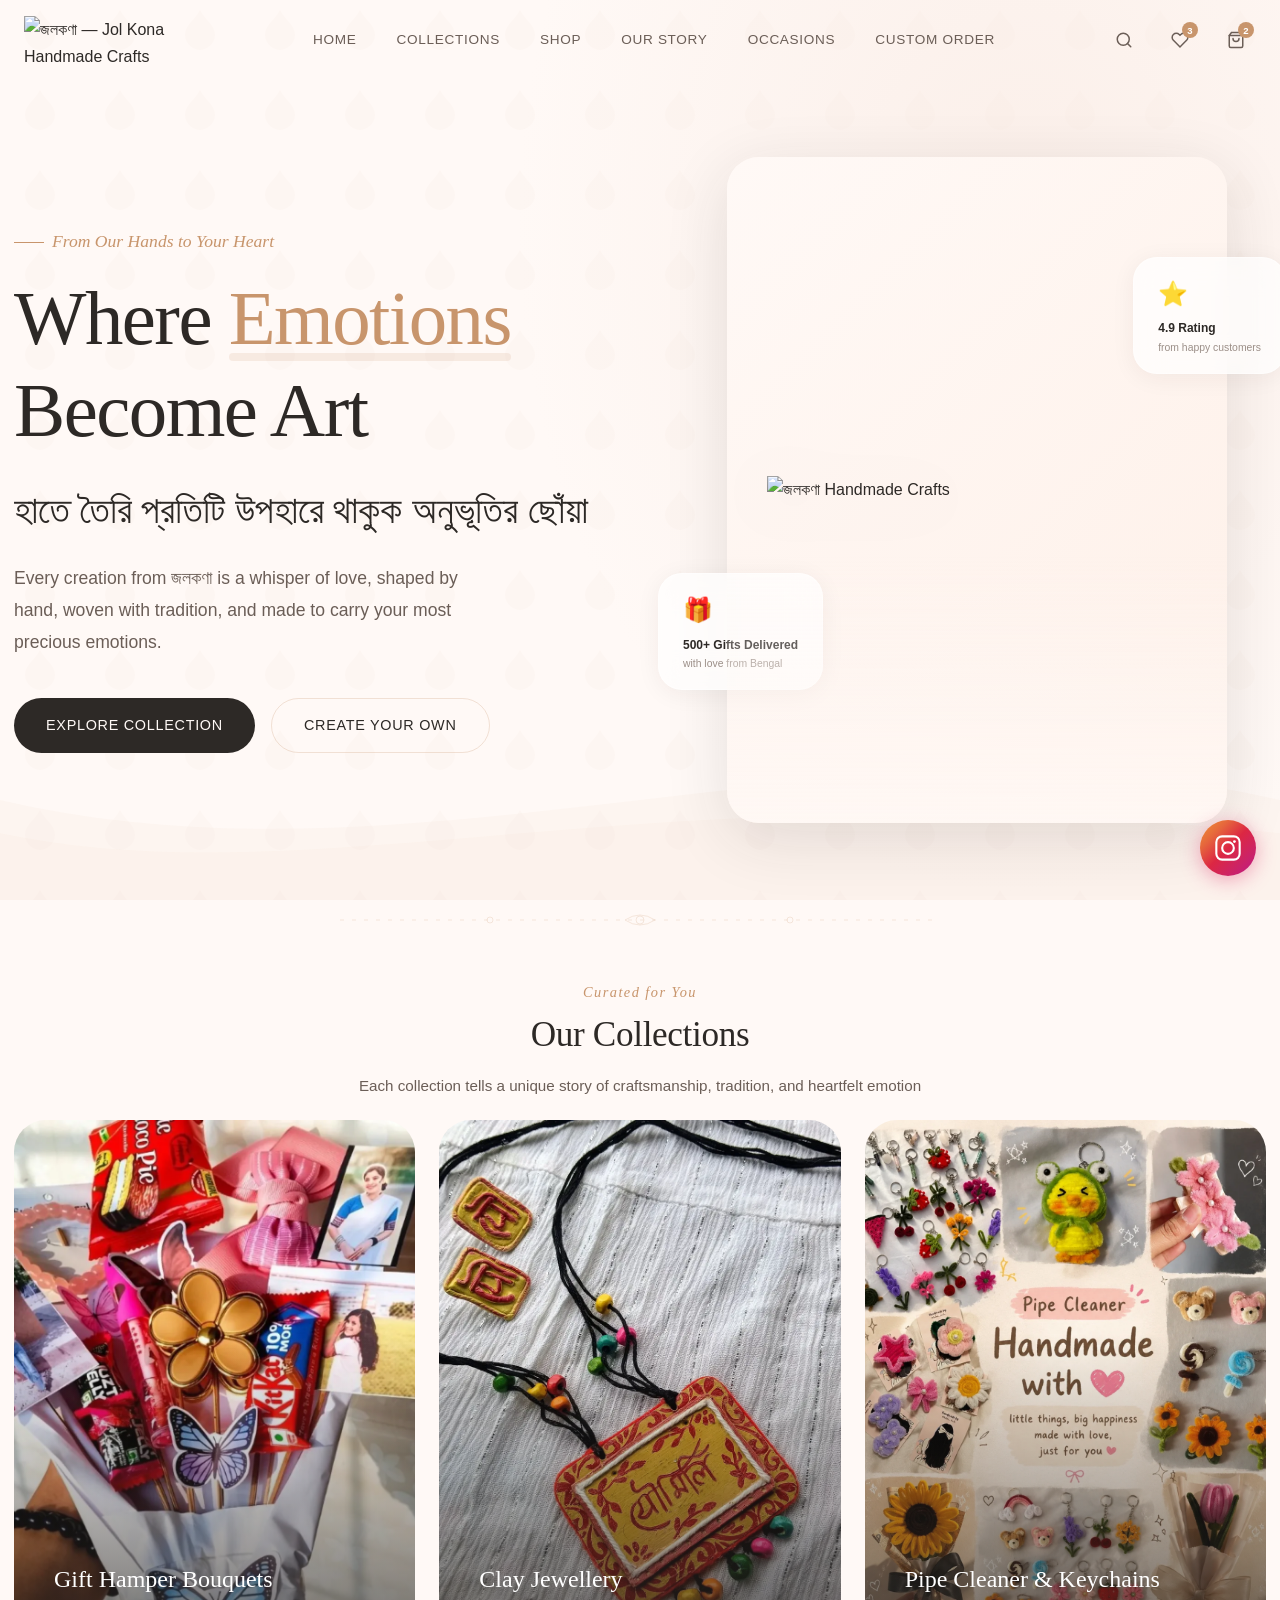
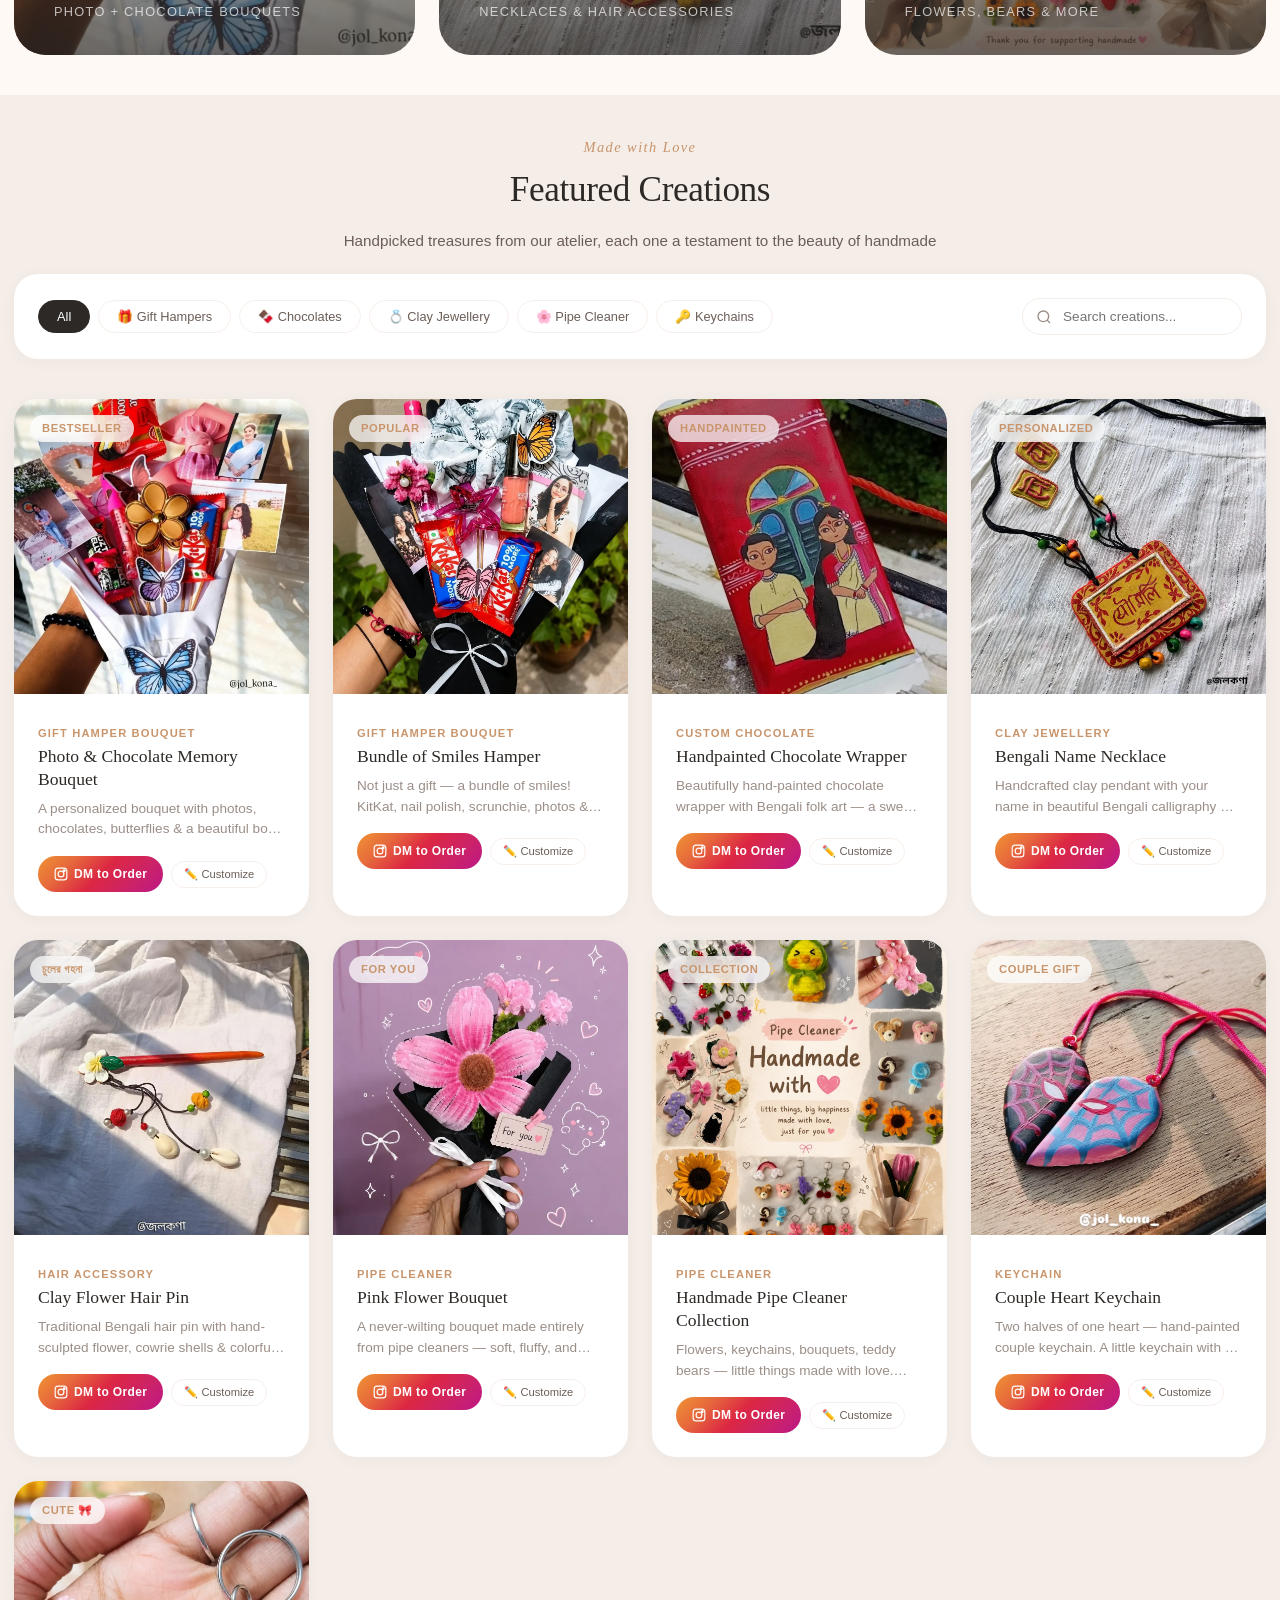
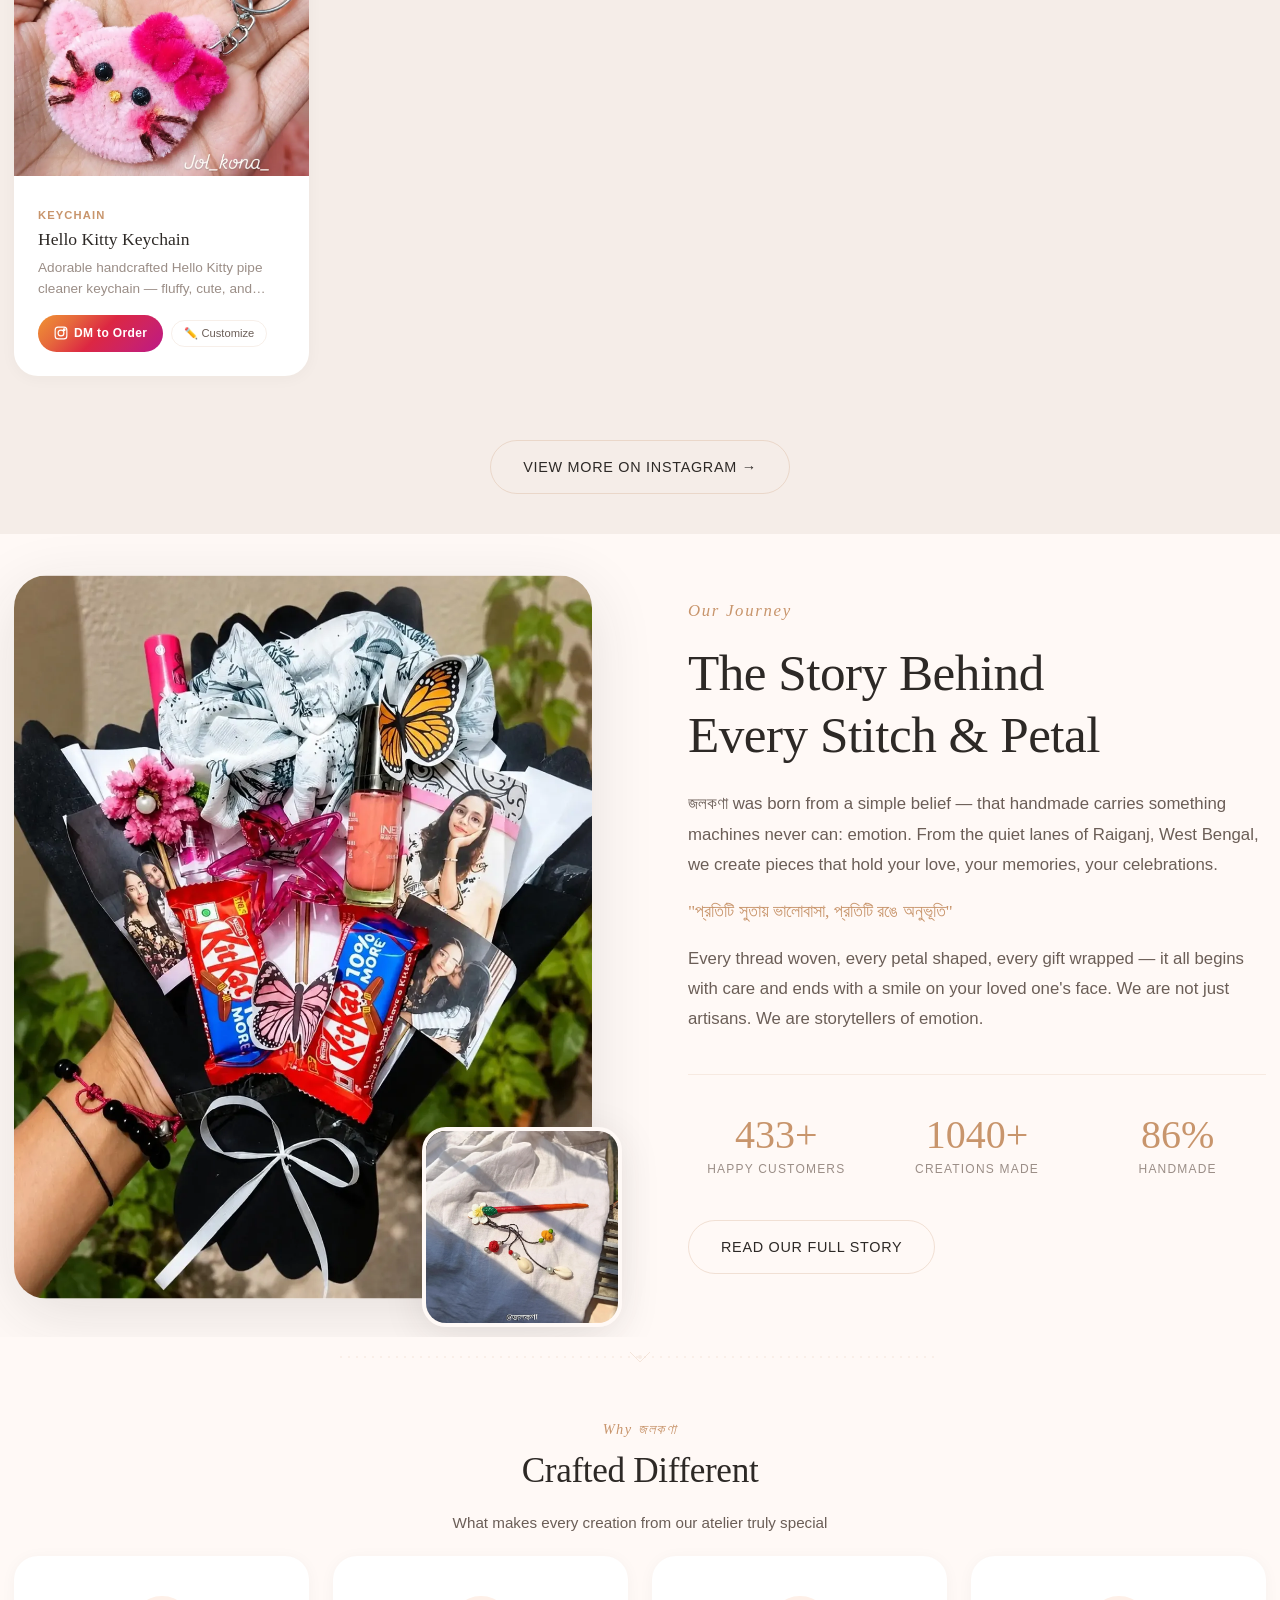
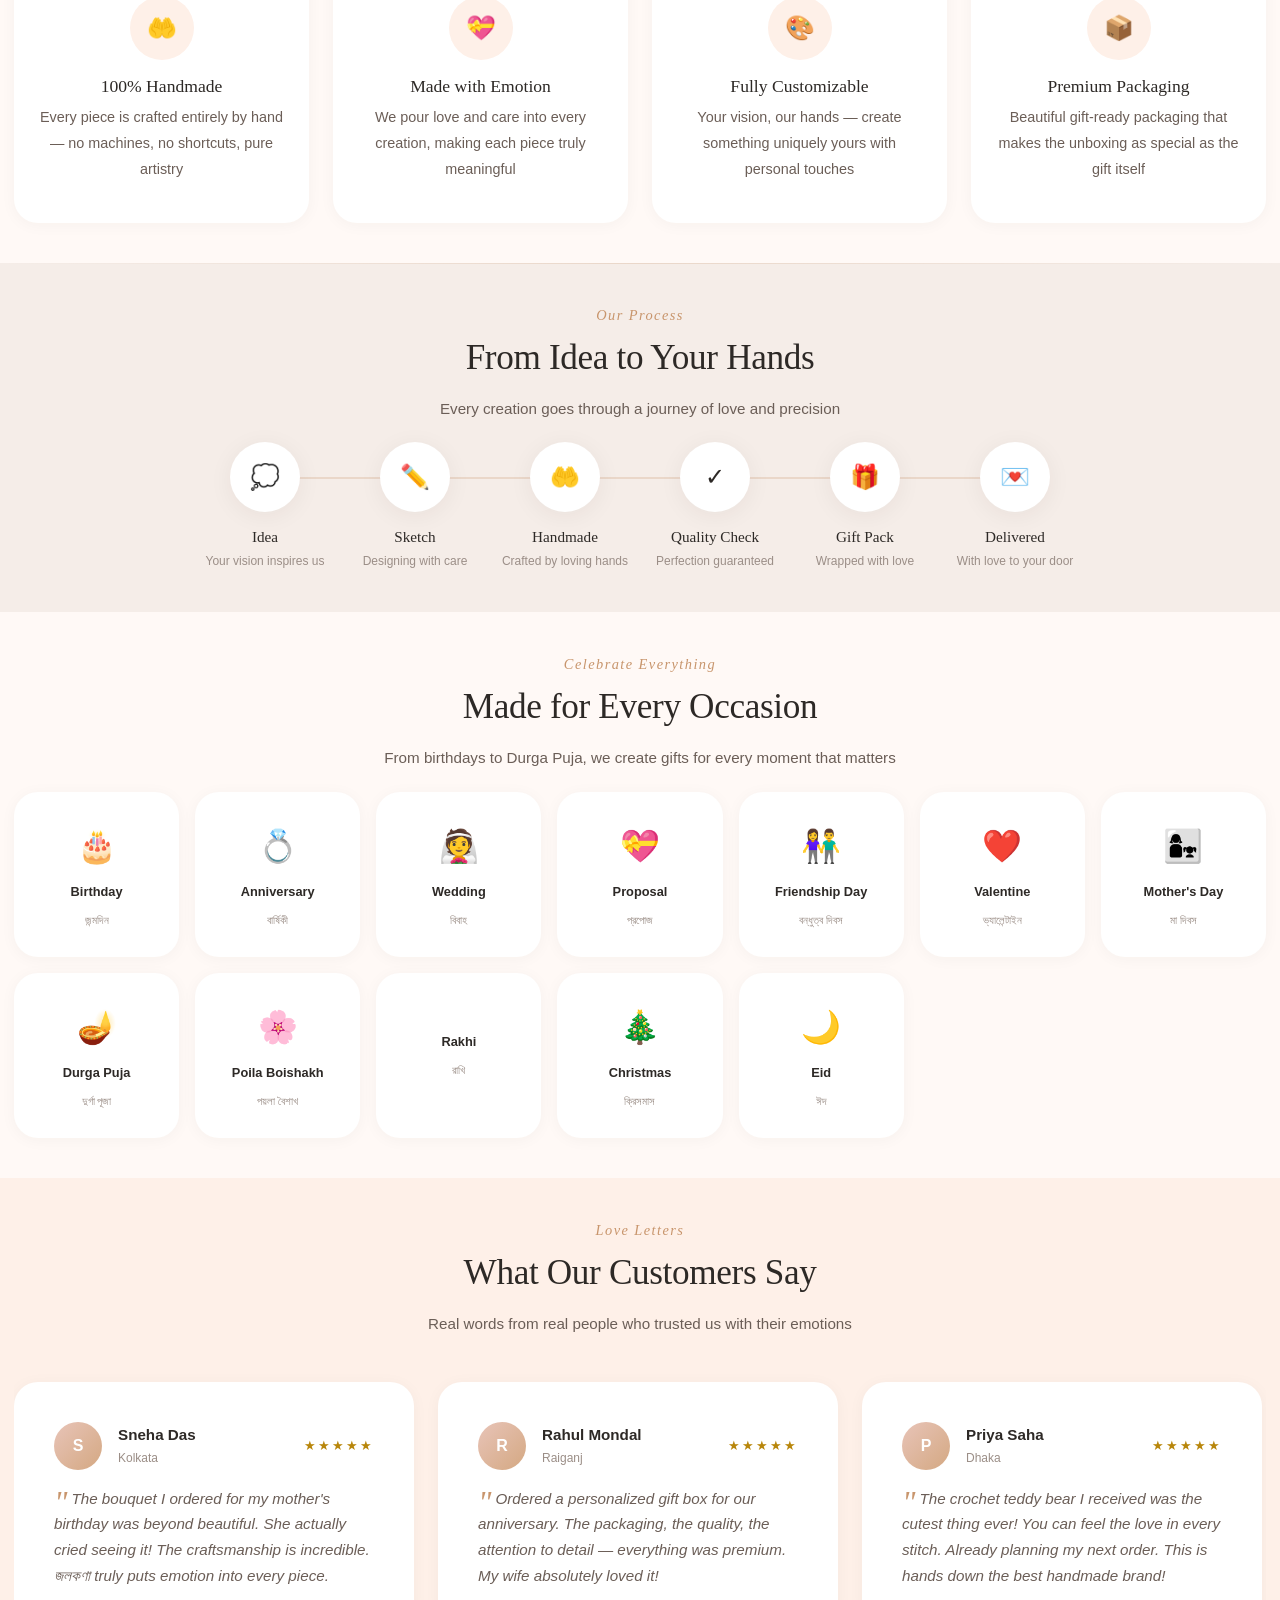
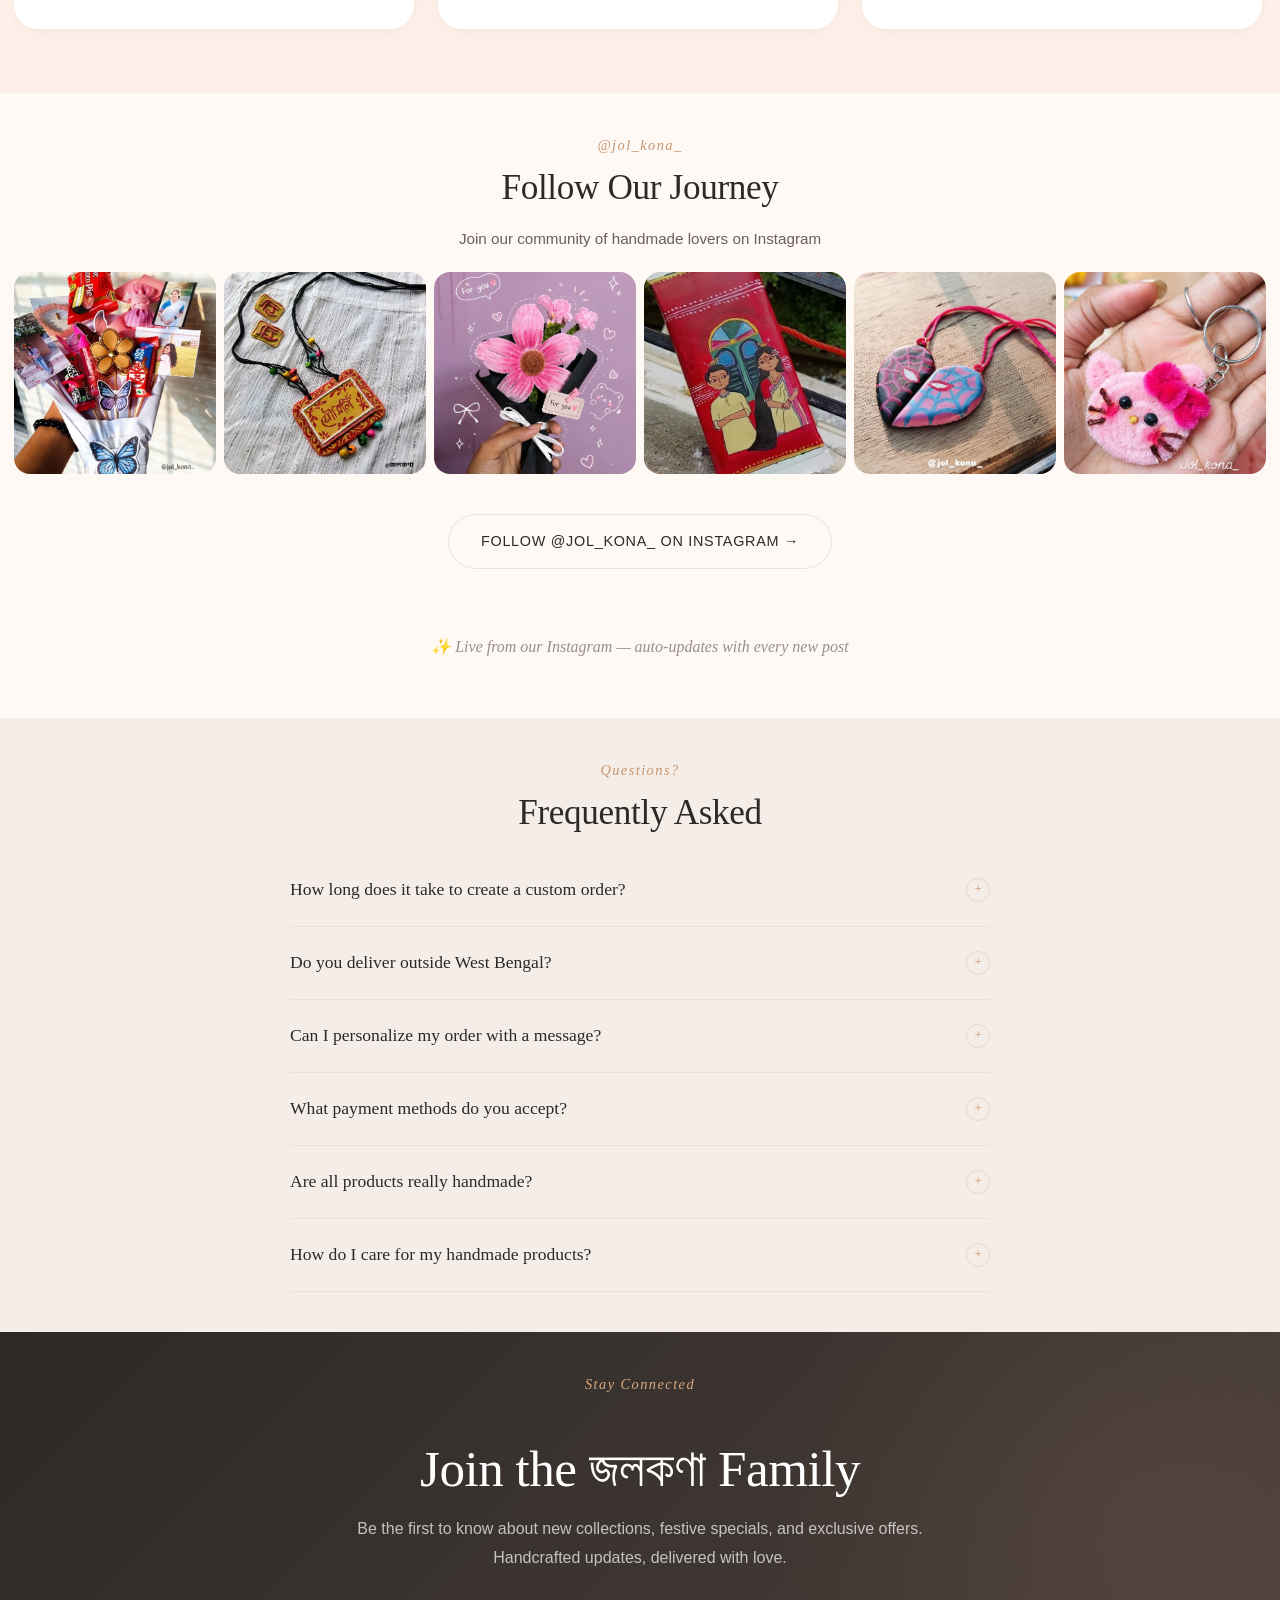
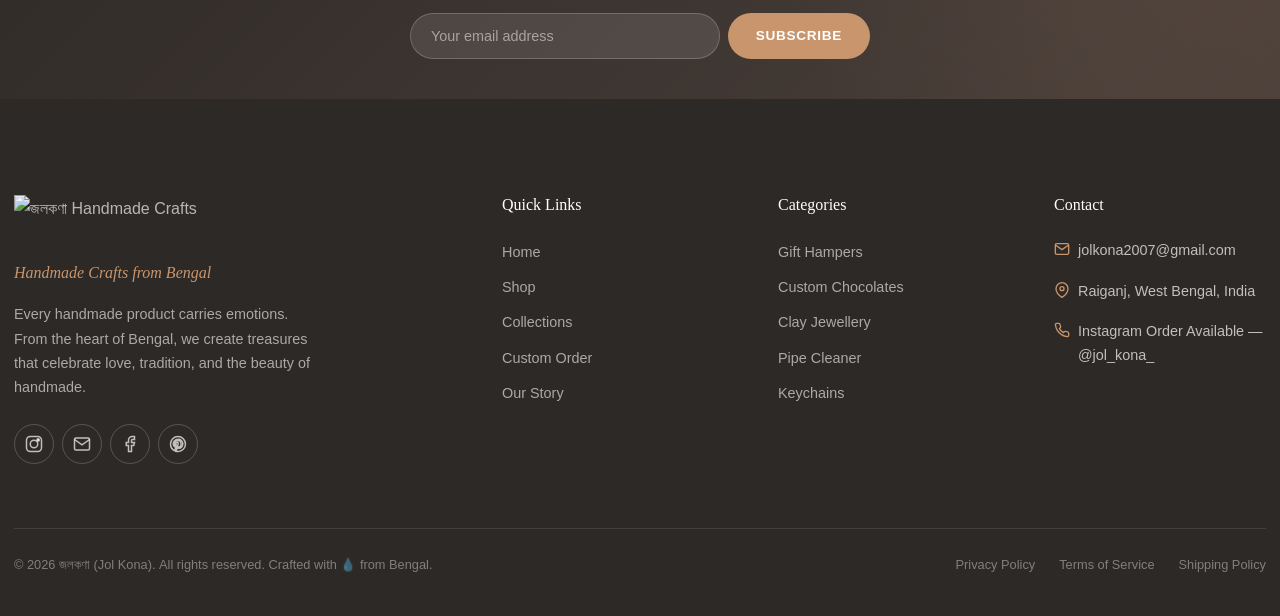
==== commit 673d8e0c: "Remove rakhi icon (🧵) from occasions section Only removed the rakhi icon/emoji. The Rakhi occasion n" ====
--- a/index.html
+++ b/index.html
@@ -682,7 +682,6 @@
           <span class="occasion-name-bengali">পয়লা বৈশাখ</span>
         </div>
         <div class="occasion-card">
-          <span class="occasion-icon">🧵</span>
           <span class="occasion-name">Rakhi</span>
           <span class="occasion-name-bengali">রাখি</span>
         </div>
